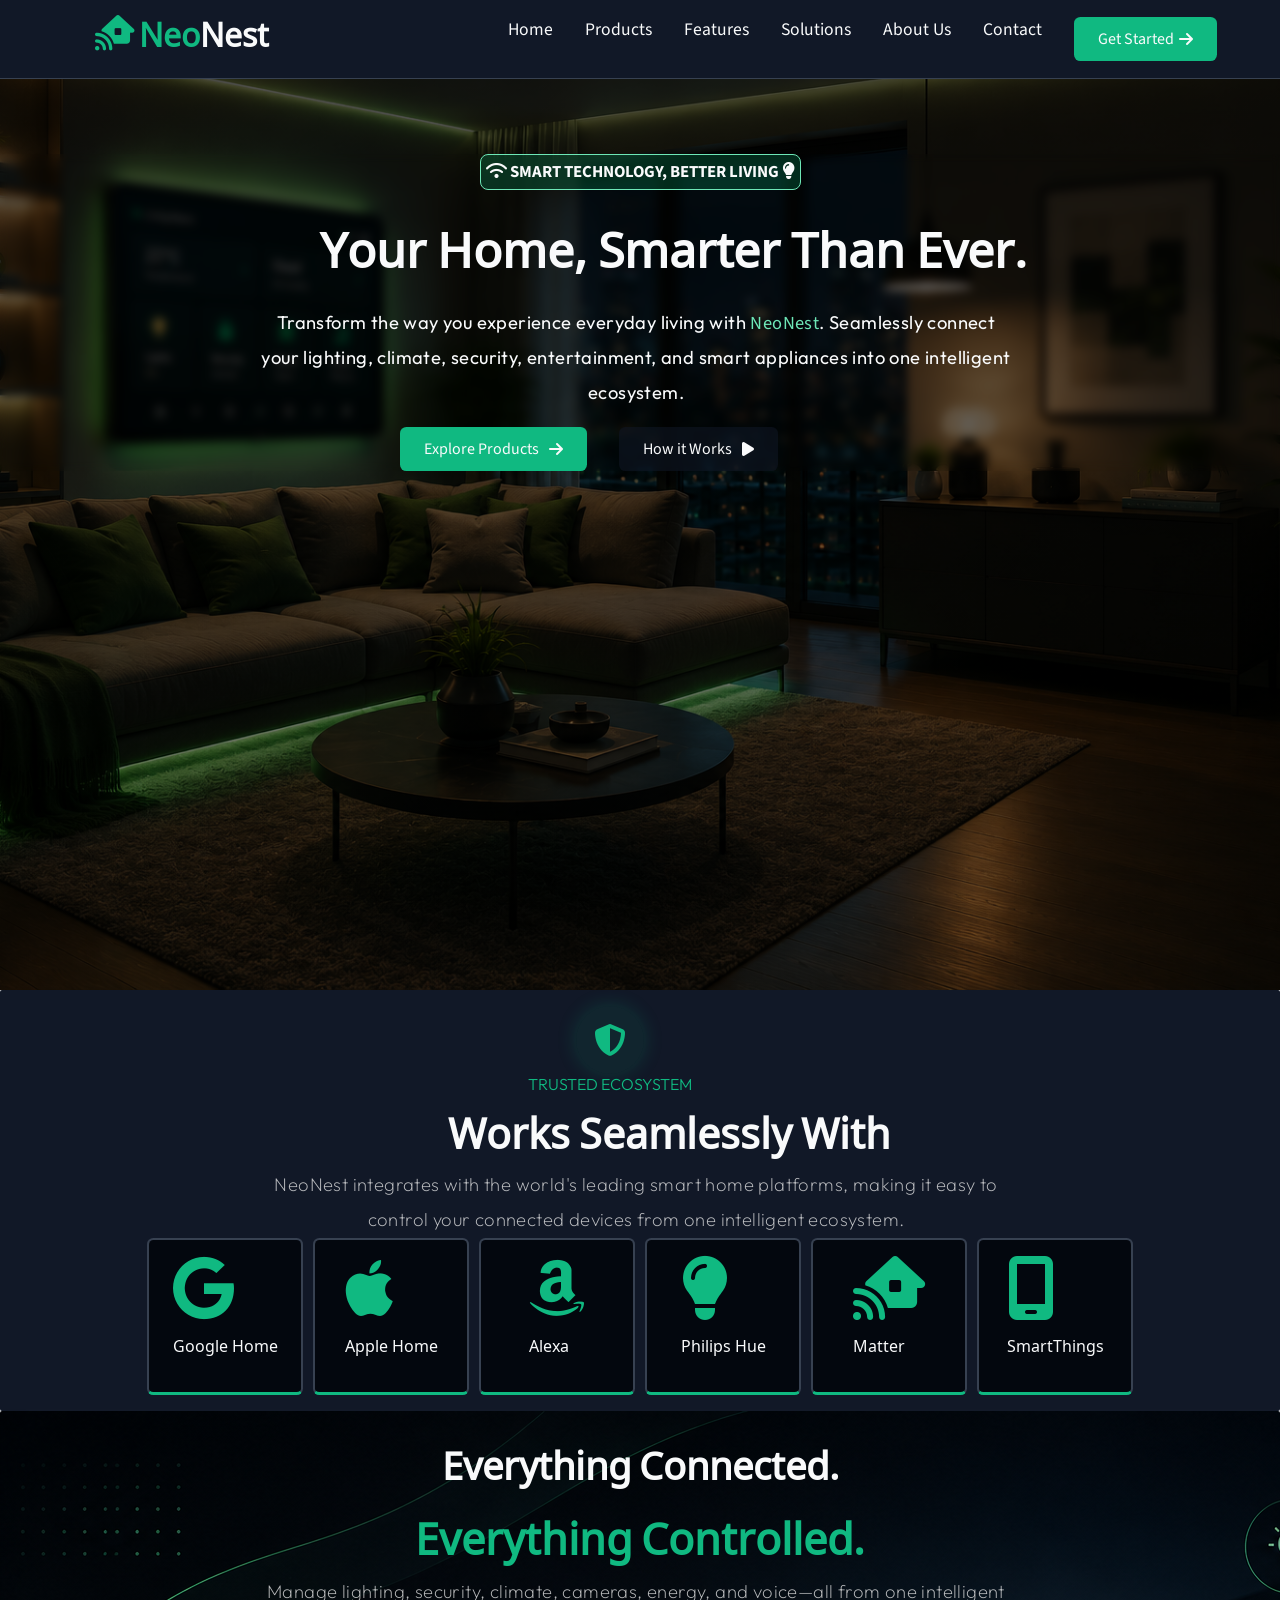
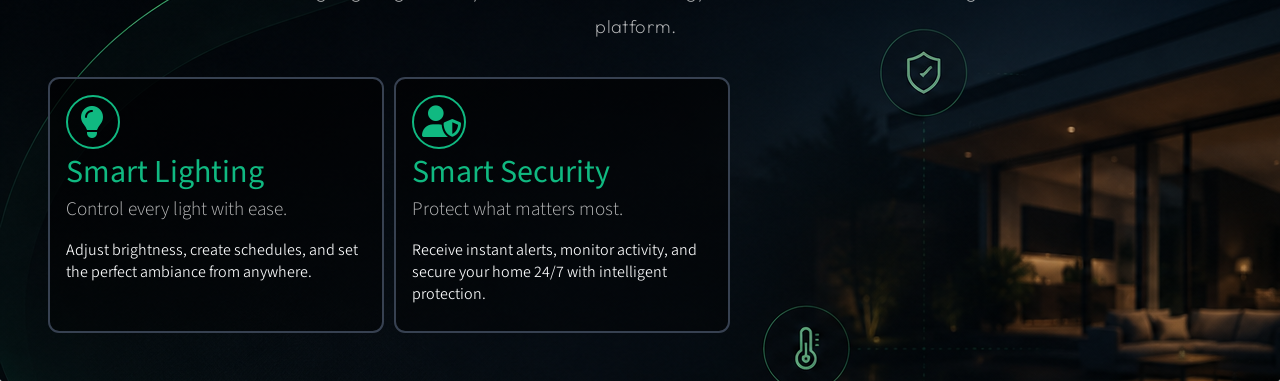
==== index.html @ 8cafb837 "Add files via upload" ====
<!DOCTYPE html>
<html lang="en">
<head>
    <meta charset="UTF-8">
    <meta name="viewport" content="width=device-width, initial-scale=1.0">
    <title>NeoNest</title>
    <link rel="icon" type="image/svg+xml" href="favicon.svg">
    <link rel="stylesheet" href="style.css">
    <link rel="stylesheet" href="https://cdnjs.cloudflare.com/ajax/libs/font-awesome/6.7.2/css/all.min.css">
    <link rel="preconnect" href="https://fonts.googleapis.com">
    <link rel="preconnect" href="https://fonts.gstatic.com" crossorigin>
    <link href="https://fonts.googleapis.com/css2?family=Noto+Sans+Bhaiksuki&family=Outfit:wght@100..900&family=Source+Sans+3:ital,wght@0,200..900;1,200..900&display=swap" rel="stylesheet">
</head>
<body>

 <!-- HEADER  -->

 <!-- NAVBAR  -->

    <header>
        <div class="nav-bar">
            <div class="logo-ctn">
                <div class="curved-line"></div>
             <div class="brand-ctn">
                 <div class="icon-ctn">
              <i class="fa-solid fa-house-signal logo-icon" ></i>  
             </div>
             <div class="name-ctn">
                <h1>Neo<span>Nest</span></h1>
             </div>
             </div>
            </div>
         <nav id="nav-menu" class="nav-menu">
            <ul class="nav-links" id="nav-links">
                <li><a href="#">Home</a></li>
                <li><a href="#">Products</a></li>
                <li><a href="#">Features</a></li>
                <li><a href="#">Solutions</a></li>
                <li><a href="#">About Us</a></li>
                <li><a href="#">Contact</a></li>
            </ul>
            <button class="nav-btn">
                <a href="#">Get Started   </a>
                <i class="fa-solid fa-arrow-right arrow-icon"></i>
            </button>
         </nav>
         <div class="hamburger" id="hamburger">
            <span></span>
            <span></span>
            <span></span>
         </div>
        </div>

        <div class="hero-section">
            <div class="highlight-text">
                <h2><i class="fa-solid fa-wifi"></i>   SMART TECHNOLOGY, BETTER LIVING <i class="fa-solid fa-lightbulb bulb-icon"></i> </h2>
            </div>
            <div class="header-txt">
                <h1 class="hdr1">Your Home, Smarter Than Ever.</h1>
            </div>
            <div class="subtle-ctn">
                <p class="subtle-text">
                    Transform the way you experience everyday living with <span>NeoNest</span>.
                    Seamlessly connect your lighting, climate, security,
                    entertainment, and smart appliances into one intelligent ecosystem.
                </p>
            </div>
            <div class="ctn-btn">
                <button class="ctn1"> 
                    Explore Products <i class="fa-solid fa-arrow-right arrow-icon"></i> 
                </button>
                <button class="ctn2">How it Works <i class="fa-solid fa-play"></i></button>
            </div>
        </div>
    </header>
    <section class="compatibility">
      <div class="container">
            <i class="fa-solid fa-shield-halved security-icon"></i>
        <p class="compatibility-tag">
            TRUSTED ECOSYSTEM
        </p>

        <h2>
            Works Seamlessly With
        </h2>

        <p class="compatibility-text">
            NeoNest integrates with the world's leading smart home
            platforms, making it easy to control your connected devices
            from one intelligent ecosystem.
        </p>

        <div class="brand-logos">

            <div class="brand">
                <i class="fa-brands fa-google google-icon"></i>
                <span>Google Home</span>
            </div>

            <div class="brand">
                <i class="fa-brands fa-apple apple-icon" ></i>
                <span>Apple Home</span>
            </div>

            <div class="brand">
                <i class="fa-brands fa-amazon alexa-icon"></i>
                <span>Alexa</span>
            </div>

            <div class="brand">
                <i class="fa-solid fa-lightbulb philip-icon"></i>
                <span>Philips Hue</span>
            </div>

            <div class="brand">
                <i class="fa-solid fa-house-signal matter-icon"></i>
                <span>Matter</span>
            </div>

            <div class="brand">
                <i class="fa-solid fa-mobile-screen smart-icon"></i>
                <span>SmartThings</span>
            </div>

        </div>

     </div>
    </section>
    <section class="features">
        <div class="features-ctn">
            <h1 class="first-hdr">Everything Connected.</h1>
            <h1 class="sec-hdr">Everything Controlled.</h1>
            <p class="feature-txt">Manage lighting, security, climate, cameras, energy, and voice—all from one intelligent platform.</p>
            <div class="feature-cards">
                <div class="cards">
                    <div class="card-content1">
                        <div class="round-border">
                         <i class="fa-solid fa-lightbulb light-icon"></i>
                        </div>
                       <div class="text-ctn">
                         <h2>Smart Lighting</h2>
                         <h3>Control every light with ease.</h3>
                         <p>Adjust brightness, create schedules, and set the perfect ambiance from anywhere.</p>
                       </div>
                    </div>
                </div>
                <div class="cards">
                    <div class="card-content2">
                        <div class="round-border">
                            <i class="fa-solid fa-user-shield user-shield-icon"></i>
                        </div>
                       <div class="text-ctn">
                         <h2>Smart Security</h2>
                         <h3>Protect what matters most.</h3>
                         <p>Receive instant alerts, monitor activity, and secure your home 24/7 with intelligent protection.</p>
                       </div>
                    </div>
                </div>
            </div>
        </div>
    </section>

    
    <script src="script.js"></script>
</body>
</html>
---- style.css ----
*{
    margin: 0;
    padding: 0;
}

:root{
    --Emerald-green:#10B981;
    --Charcoal:#111827;
    --Off-White:#F9FAFB;
    --Slate:#374151;
    --Mint:#6EE7B7;
}
body{
    background-color: var(--Off-White);
}

header{
    background: 
    linear-gradient(
        rgba(0, 0, 0, 0.712),
        rgba(0, 0, 0, 0.486)
    ),
    url(bg-house.png);
    background-repeat: no-repeat;
    background-position: center;
    background-size: cover;
    min-height: 100vh;
    /* display: flex;
    justify-content: space-between;
    align-items: center;
    padding-bottom: 120px; */
    
    position: relative;
     padding-top: 90px;

}
header::before{
    content:"";
    position:absolute;
    inset:0;

    background:
    linear-gradient(rgba(0,0,0,.6),rgba(0,0,0,.4)),
    url(bg-phone.png);

    background-size:cover;
    background-position:center;

    opacity:0;

    animation:fadeBg 15s infinite ease-in-out;

    z-index:0;
}
header>*{
    position:relative;
    z-index:2;
}
.nav-bar{
    display: flex;
    justify-content: space-around;
    align-items: center;
    backdrop-filter: blur(10px);
    position: fixed;
     top: 0;
    left: 0;
    width: 100%;
    border-bottom: 1px #374151 solid;
    padding: 1rem;
    animation: fadeIn 1.5s ease-in-out;
    z-index: 9999;
    background: #111827;
}
.brand-ctn{
    display: inline-flex;
    color: #10B981;
    gap:5px;
    font-family: "Noto Sans Bhaiksuki";
}

.brand-ctn span{
    color: var(--Off-White);
}
.logo-icon{
    font-size: 35px;
}
nav ul{
    list-style: none;
    display: flex;
    font-size: 1.1rem;
    gap: 2rem;
    margin-left: 5rem;
}
nav ul li a{
    text-decoration: none;
    color: var(--Off-White);
    font-family: "Source Sans 3";
    /* letter-spacing: 1.1; */
    position: relative;
}
.nav-btn a{
    text-decoration: none;
    color: var(--Off-White);
    font-family: "Source Sans 3";
    letter-spacing: 1.1;
    font-size:1rem;
}
nav ul li a:after{
    position: absolute;
    content: "";
    bottom: -5px;
    left: 0;
    width: 0;
    height: 1px;
    background: #6EE7B7;
    transition: width .3s ease;
    border-radius: 2px;
}
nav ul li a:hover::after{
    width: 100%;
}
.nav-menu{
    display: flex;
}

.nav-btn{
    display: flex;
    align-items: center;
    justify-content: center;

    background-color: var(--Emerald-green);
    color: var(--Off-White);
    border: none;
    border-radius: 0.4rem;

    padding: 0.7rem 1.5rem;
    font-size: 1rem;
    font-family: "Source Sans 3";
    gap: 5px;
    margin-left: 2rem;

    animation: slideIn 2s ease;
}
.nav-btn:hover{
    transform: scale( 1.05);
    transition: ease 1s;
    background-color: #016141;
}
.arrow-icon{
    font-size: 1rem;
}
.hamburger{
    display: none;
    flex-direction: column;
    cursor: pointer;
    
    gap: 6px;
    transition: all .3s ease;

}
.hamburger span{
    background-color: var(--Emerald-green);
    width: 25px;
    height: 3px;
    border-radius:2px ;

}
.hamburger.active span:nth-child(1){
    transform: rotate(45deg) translate(10px , 10px);
}

.hamburger.active span:nth-child(2){
    opacity:0;
}
.hamburger.active span:nth-child(3){
    transform: rotate(-45deg) translate(7px , -7px);
}



/* HERO SECTION */


.hero-section{
    /* margin-left: 20rem; */
    margin-top: 4rem;
    backdrop-filter: blur(5px);
}
.highlight-text{
    margin-left: 30rem;
    backdrop-filter: blur (5px);
    background: #09946148;
    border: 1px solid var(--Mint);
    border-radius: 0.5rem;
    color: var(--Off-White);
    font-size: 0.7rem;
    font-family: "Source Sans 3";
    width: max-content;
    padding: .3rem;
    font-weight: 100;
    animation: slideUp 1.5s ease-out;
    cursor: pointer;

}

.hdr1{
 color: var(--Off-White);
 font-family: "Noto Sans Bhaiksuki";
 font-size: 3rem;
 animation: slideIn 1.5s  ease-in;
 margin-left: 20rem;
 margin-top: 2rem;
}
.subtle-ctn{
    padding: 1rem;
}
.subtle-text{
    color: var(--Off-White);
    font-size: 1.15rem;
    font-weight: 400;
    line-height: 1.9;
    letter-spacing: 0.4px;
    animation: fadeIn 2s ease-in-out;
    text-align: center;
    font-family: "Outfit";
   max-width:760px;
   width:90%;
   margin-left: 15rem;
    
}
.subtle-text span{
    color: var(--Mint);
    font-family: "Source sans 3";
    cursor: pointer;
}
.ctn-btn{
    display: flex;
    gap: 2rem;
    margin-left: 25rem;
}
.ctn1{
    display: flex;
    align-items: center;
    justify-content: center;
    background-color: var(--Emerald-green);
    color: var(--Off-White);
    border: none;
    border-radius: 0.4rem;

    padding: 0.7rem 1.5rem;
    font-size: 1rem;
    font-family: "Source Sans 3";
    gap: 10px;


    animation: slideIn 2s ease;
}
.ctn1:hover{
    background-color: #016141;
    box-shadow: inset rgba(0, 0, 0, 0)  ;
    transform: scale(1.1);
    transition: .5s ease;
}
.ctn2{
     display: flex;
    align-items: center;
    justify-content: center;
    backdrop-filter: blur(15px);
    background: #1118278e;
    border: var(--Slate) 2px solid;
    color: var(--Off-White);
    border: none;
    border-radius: 0.4rem;

    padding: 0.7rem 1.5rem;
    font-size: 1rem;
    font-family: "Source Sans 3";
    gap: 10px;


    animation: slideIn 2s ease;
}
.ctn2:hover{
    box-shadow: inset rgba(0, 0, 0, 0)  ;
    transform: scale(1.1);
    transition: .5s ease;
    background: var(--Charcoal);
    box-shadow: inset rgba(0, 0, 0, 0) 2px 4px 15px;
}


/* COMPATIBILTY CTN */

.compatibility{
    background: #111827;
    box-shadow: 20px 20px 20px 0 var(--Off-White);
    border-radius: 2px;
    padding: 1rem;
}

.security-icon{
    color: var(--Emerald-green);
    font-size: 2rem;
    background: rgba(16,185,129,.08);
    padding: 18px;
    border-radius: 50%;
    box-shadow: 0 0 20px rgba(16,185,129,.2);
    margin-left: 35rem;
}
.compatibility-tag{
    margin-left: 32rem;
    font-size: 1rem;
    font-family: "Outfit";
    font-weight: 300;
  color: var(--Emerald-green);
}
.compatibility h2{
    color: var(--Off-White);
 font-family: "Noto Sans Bhaiksuki";
 font-size: 2.56rem;
 animation: slideIn 1.5s  ease-in;
 margin-left: 27rem;
 margin-top: 1rem;
}
.compatibility-text{
     color:#eeeeeec4;
    font-size: 1.15rem;
    font-weight: 200;
    line-height: 1.9;
    letter-spacing: 0.4px;
    animation: fadeIn 2s ease-in-out;
    text-align: center;
    font-family: "Outfit";
   max-width:760px;
   width:90%;
   margin-left: 15rem;
}
.brand-logos{
    display: flex;
    flex-wrap: wrap;
    justify-content: center;
    align-items: center;
    gap: 10px;
    
}
.brand{
    display: grid;
    justify-content: center;
    border: #374151 2px solid;
    padding: 1rem;
    color: var(--Off-White);
    background: #03070e;
    border-radius: 0.4rem;
    width: 120px;
    height: 120px;
    border-bottom: #10B981 3px solid;
    font-family: "Noto Sans Bhaiksuki";
}
.google-icon, .apple-icon, .alexa-icon,.matter-icon, .philip-icon , .smart-icon{
    font-size: 4rem;
    color: #10B981;
}

.features{
   background: url(features-bg.png);
    box-shadow: 20px 20px 20px 0 var(--Off-White);
    border-radius: 2px;
    padding: 1rem;
    
}
.first-hdr{
     color: var(--Off-White);
 font-family: "Noto Sans Bhaiksuki";
 font-size: 2.4rem;
 animation: slideIn 1.5s  ease-in;
 text-align: center;
 margin-top: 1rem;
}
.sec-hdr{
 color: var(--Emerald-green);
 font-family: "Noto Sans Bhaiksuki";
 font-size: 2.66rem;
 animation: slideRight 1.5s  ease-in;
 text-align: center;
 margin-top: 1rem;
}
.feature-txt{
     color: #eeeeeec4;
    font-size: 1.15rem;
    font-weight: 200;
    line-height: 1.9;
    letter-spacing: 0.4px;
    animation: fadeIn 2s ease-in-out;
    text-align: center;
    font-family: "Outfit";
   max-width:760px;
   width:90%;
   margin-left: 15rem;
}
.feature-cards{
    display: flex;
    flex-wrap: wrap;
    margin: 2rem;
    gap : 10px;
}

.card-content1{
    background: linear-gradient(rgba(0, 0, 1, 0.664), rgba(0, 0, 0, 0.397)) , url(https://plus.unsplash.com/premium_photo-1728776080538-653e418842c9?w=500&auto=format&fit=crop&q=60&ixlib=rb-4.1.0&ixid=M3wxMjA3fDB8MHxzZWFyY2h8MjV8fHNtYXJ0JTIwbGlnaHRpbmd8ZW58MHx8MHx8fDA%3D);
    background-position: center;
    background-size: cover;
    padding: 1rem; 
     border: 2.5px solid var(--Slate);
    border-radius: 0.7rem;
    color: var(--Off-White);
    width: 300px;
    height: 220px;
}
.card-content2{
    background: linear-gradient(rgba(0, 0, 1, 0.664), rgba(0, 0, 0, 0.397)) , url(https://plus.unsplash.com/premium_photo-1729436833449-225649403fc0?w=500&auto=format&fit=crop&q=60&ixlib=rb-4.1.0&ixid=M3wxMjA3fDB8MHxzZWFyY2h8MXx8c21hcnQlMjBsb2NrfGVufDB8fDB8fHww);
    background-position: center;
    background-size: cover;
    padding: 1rem; 
     border: 2.5px solid var(--Slate);
    border-radius: 0.7rem;
    color: var(--Off-White);
    width: 300px;
    height: 220px;
}
.round-border{
    border: 2px solid var(--Emerald-green);
    border-radius: 50%;
    width: 50px;
    height: 50px;
}
.light-icon{
    font-size: 2rem;
    color: var(--Emerald-green);
    margin-left: 0.75rem;
    margin-top: 0.6rem;
}
.user-shield-icon{
    font-size: 1.95rem;
    color: var(--Emerald-green);
    margin-left: 0.5rem;
    margin-top: 0.6rem;
}
.text-ctn h2{
    font-family: "Source Sans 3";
    color: var(--Emerald-green);
    font-weight: 400;
    font-size: 2rem;
}
.text-ctn h3{
     font-family: "Source Sans 3";
    color: #eeeeeec4;
    font-weight: 300;
    font-size: 1.2rem;
}
.text-ctn p{
    font-weight: 350;
    font-size: 1rem;
    color: var(--Off-White);
    font-family: "Source Sans 3";
    margin-top: 1rem;
}
/* large screeen */

@media screen and (max-width:1024px){

.nav-bar{
    padding:1rem 2rem;
}

nav ul{
    gap:1.5rem;
    margin-left:2rem;
}

.hero-section{
    margin-top:3rem;
}

.highlight-text{
    margin-left:20rem;
}

.hdr1{
    margin-left:10rem;
    font-size:2.7rem;
}

.subtle-text{
    margin-left:8rem;
    max-width:650px;
    font-size:1.05rem;
}

.ctn-btn{
    margin-left:15rem;
}
.security-icon{
    margin-left:28rem;
}

.compatibility-tag{
    margin-left:25rem;
}

.compatibility h2{
    margin-left:18rem;
    font-size:2.2rem;
}

.compatibility-text{
    margin-left:8rem;
    max-width:650px;
}

.brand{
    width:110px;
    height:110px;
}

.google-icon,
.apple-icon,
.alexa-icon,
.matter-icon,
.philip-icon,
.smart-icon{
    font-size:3.5rem;
}


.features{
    padding:2rem;
}

.first-hdr{
    font-size:2.1rem;
}

.sec-hdr{
    font-size:2.3rem;
}

.feature-txt{
    margin:0 auto;
    max-width:700px;
    font-size:1.05rem;
}

.feature-cards{
    justify-content:center;
    gap:1.5rem;
}

.card-content1,
.card-content2{
    width:280px;
    height:220px;
}

}


/*  TABLETT  */

@media screen and (max-width:768px){

    /* ---------- NAVBAR ---------- */
  
    .hamburger{
        display: flex;
    }
    nav ul{
        display:grid;
    }
    .nav-menu {
    position: absolute;
    top: 70px;
    right: 0px;
    width: 50%;
    flex-direction: column;
    backdrop-filter: blur(15px);
    background-color: #111827;
    gap: 0;
     max-height: 0; 
     overflow: hidden; 
    transition: max-height 0.3s ease;
   z-index: 9999;
   border-radius: 0.4rem;
   

  }

        
    .nav-btn{
        padding: 0.3rem;
        font-size: 0.65rem;
        margin-left: 1.5rem;
        width: 200px;
        margin-top: 2rem;
        margin-bottom: 1rem;
    }

    .arrow-icon{
        font-size: 0.8rem;
    }
    .nav-menu.active {
    max-height: 1000px;
  }

   
    /* ---------- HERO ---------- */

    .hero-section{
        margin-top: 3rem;
        padding: 0 2rem;
        text-align: center;
    }

    .highlight-text{
        margin: 0 auto;
        font-size: .8rem;
    }

    .hdr1{
        margin: 2rem auto 1rem;
        font-size: 2.5rem;
        max-width: 650px;
    }

    .subtle-text{
        margin: 0 auto;
        max-width: 650px;
        font-size: 1rem;
    }

    .ctn-btn{
        justify-content: center;
        margin: 2rem auto 0;
        flex-wrap: wrap;
    }

    /* ---------- COMPATIBILITY ---------- */

    .security-icon{
        display: block;
        margin-left: 20rem;
    }

    .compatibility-tag{
        margin: 1rem auto;
        text-align: center;
    }

    .compatibility h2{
        margin: 1rem auto;
        text-align: center;
        font-size: 2.2rem;
    }

    .compatibility-text{
        margin: 0 auto;
        max-width: 650px;
    }

    .brand-logos{
        gap: 1rem;
    }

    .brand{
        width: 110px;
        height: 110px;
    }

    .google-icon,
    .apple-icon,
    .alexa-icon,
    .matter-icon,
    .philip-icon,
    .smart-icon{
        font-size: 3rem;
    }

.first-hdr{
    font-size:1.9rem;
}

.sec-hdr{
    font-size:2rem;
}

.feature-txt{
    margin:0 auto;
    width:95%;
    font-size:1rem;
}

.feature-cards{
    justify-content:center;
}

.card-content1,
.card-content2{
    width:320px;
    height:220px;
}

.text-ctn h2{
    font-size:1.7rem;
}

.text-ctn h3{
    font-size:1rem;
}

.text-ctn p{
    font-size:.95rem;
}


}


/* MOBILE PHONES RESPONSIVENESS */


@media screen and (max-width:428px){
    .hamburger{
        display: flex;
    }
    nav ul{
        display:grid;
    }
    .nav-menu {
    position: absolute;
    top: 70px;
    right: 0px;
    width: 50%;
    flex-direction: column;
    backdrop-filter: blur(15px);
    background-color: #111827;
    gap: 0;
     max-height: 0; 
     overflow: hidden; 
    transition: max-height 0.3s ease;
   z-index: 9999;
   border-radius: 0.4rem;
   

  }

        
    .nav-btn{
        padding: 0.3rem;
        font-size: 0.65rem;
        margin-left: 1.5rem;
        width: 200px;
        margin-top: 2rem;
        margin-bottom: 1rem;
    }

    .arrow-icon{
        font-size: 0.8rem;
    }


  /* When menu has 'active' class, show it */
  .nav-menu.active {
    max-height: 1000px;
  }

  .hero-section{
    margin: 1rem;
  }

  .highlight-text{
    font-size: 0.5rem;
    margin-top: 4rem;
    margin-left: 8rem;
  }
  .header-text{
    margin-top: 1rem ;
  }
  .hdr1,.compatibility h2{
    font-size: 1.2rem;
    margin-left: 0;
    text-align: center;
  }
  .subtle-text,.compatibility-text{
    margin-left: 0;
    text-align: center;
    font-size: 1rem;
    max-width: fit-content;
  }
  .ctn-btn{
    flex-direction: column;
    margin-left: 0;
  }
  .security-icon{
 margin-left: 15rem;
}
.compatibility-tag{
    margin-left:0 ;
    text-align: center;
    font-size: 0.7rem;
}

.brand{
    height: 100px;
    width: 100px;
}
.google-icon, .apple-icon, .alexa-icon,.matter-icon, .philip-icon , .smart-icon{
    font-size: 3rem;
}

.features{
    padding:1.5rem 1rem;
}

.first-hdr{
    font-size:1.6rem;
}

.sec-hdr{
    font-size:1.8rem;
}

.feature-txt{
    margin:0 auto;
    width:100%;
    font-size:.95rem;
}

.feature-cards{
    margin:1rem 0;
}

.card-content1,
.card-content2{
    width:95%;
    height:auto;
    min-height:220px;
}

.round-border{
    width:45px;
    height:45px;
}

.light-icon,
.user-shield-icon{
    font-size:1.7rem;
}

.text-ctn h2{
    font-size:1.5rem;
}

.text-ctn h3{
    font-size:.95rem;
}

.text-ctn p{
    font-size:.9rem;
}


}
@media screen and (max-width:390px){

    /* ==========================
       NAVBAR
    ========================== */

    .nav-bar{
        justify-content: space-around;
        padding: .8rem 1rem;
    }

    .brand-ctn h1{
        font-size: 1.2rem;
    }

    .logo-icon{
        font-size: 28px;
    }

    .hamburger{
        display: flex;
    }

    .nav-menu{
        position: absolute;
        top: 70px;
        right: 10px;
        width: 75%;
        display: flex;
        flex-direction: column;
        background: #111827;
        backdrop-filter: blur(15px);
        border-radius: .5rem;
        max-height: 0;
        overflow: hidden;
        transition: max-height .35s ease;
    }

    .nav-menu.active{
        max-height: 600px;
    }

    nav ul{
        flex-direction: column;
        gap: 1.3rem;
        margin: 1.5rem 0;
        text-align: center;
    }

    .nav-btn{
        width: 85%;
        margin: 0 auto 1.2rem;
        font-size: .85rem;
        padding: .7rem;
    }

    /* ==========================
       HERO
    ========================== */

    .hero-section{
        margin-top: 2rem;
        padding: 0 1rem;
        text-align: center;
    }

    .highlight-text{
        margin: 0 auto;
        font-size: .65rem;
        padding: .35rem .6rem;
    }

    .hdr1{
        margin: 1.5rem auto;
        font-size: 1.8rem;
        line-height: 1.3;
    }

    .subtle-text{
        margin: 0 auto;
        width: 100%;
        font-size: .95rem;
        line-height: 1.7;
    }

    .ctn-btn{
        margin: 2rem auto 0;
        flex-direction: column;
        align-items: center;
        gap: 1rem;
    }

    .ctn1,
    .ctn2{
        width: 100%;
        justify-content: center;
    }

    /* ==========================
       COMPATIBILITY
    ========================== */

    .compatibility{
        padding: 2rem 1rem;
    }

    .security-icon{
        display: block;
        margin-left: 14rem;
        font-size: 1.8rem;
    }

    .compatibility-tag{
        margin: 1rem auto;
        text-align: center;
        font-size: .8rem;
    }

    .compatibility h2{
        margin: 1rem auto;
        text-align: center;
        font-size: 1.7rem;
        line-height: 1.3;
    }

    .compatibility-text{
        margin: 0 auto;
        width: 100%;
        font-size: .95rem;
        line-height: 1.7;
    }

    .brand-logos{
        gap: .8rem;
    }

    .brand{
        width: 90px;
        height: 90px;
        padding: .8rem;
        font-size: .75rem;
    }

    .google-icon,
    .apple-icon,
    .alexa-icon,
    .matter-icon,
    .philip-icon,
    .smart-icon{
        font-size: 2.5rem;
    }


.first-hdr{
    font-size:1.45rem;
}

.sec-hdr{
    font-size:1.65rem;
}

.feature-txt{
    font-size:.9rem;
}

.card-content1,
.card-content2{
    padding:1rem;
}

.text-ctn h2{
    font-size:1.35rem;
}

.text-ctn h3{
    font-size:.9rem;
}

.text-ctn p{
    font-size:.85rem;
}


}

/* SMALL SCREENS SIZED PHONES */
@media screen and (max-width:360px){

.brand-ctn h1{
    font-size:1rem;
}

.logo-icon{
    font-size:24px;
}

.nav-menu{
    width:82%;
}

.highlight-text{
    font-size:.55rem;
}

.hdr1{
    font-size:1.6rem;
}

.subtle-text{
    font-size:.9rem;
}

.ctn1,
.ctn2{
    width:100%;
    font-size:.9rem;
}

.compatibility h2{
    font-size:1.5rem;
}

.compatibility-text{
    font-size:.9rem;
}

.brand{
    width:80px;
    height:80px;
}
.security-icon{
    margin-left: 13rem;
}

.google-icon,
.apple-icon,
.alexa-icon,
.matter-icon,
.philip-icon,
.smart-icon{
    font-size:2rem;
}

}


/* SMALLER SCREEN SIZED PHONE 32OPX */


@media screen and (max-width:320px){

.nav-bar{
    padding:.8rem;
}

.brand-ctn h1{
    font-size:.9rem;
}

.logo-icon{
    font-size:22px;
}

.nav-menu{
    width:90%;
    right:5%;
}

.highlight-text{
    font-size:.5rem;
    padding:.25rem .5rem;
}

.hdr1{
    font-size:1.35rem;
    line-height:1.3;
}

.subtle-text{
    font-size:.82rem;
    line-height:1.6;
}

.ctn-btn{
    gap:.8rem;
}

.ctn1,
.ctn2{
    width:100%;
    padding:.7rem;
    font-size:.85rem;
}

.security-icon{
    font-size:1.5rem;
}

.compatibility-tag{
    font-size:.7rem;
}

.compatibility h2{
    font-size:1.3rem;
}

.compatibility-text{
    font-size:.82rem;
}

.brand{
    width:70px;
    height:70px;
    font-size:.65rem;
}

.google-icon,
.apple-icon,
.alexa-icon,
.matter-icon,
.philip-icon,
.smart-icon{
    font-size:1.8rem;
}

}



@keyframes fadeBg{

    0%,45%{
        opacity:0;
    }

    50%,95%{
        opacity:1;
    }

    100%{
        opacity:0;
    }

}
@keyframes slideIn {
    0%{
        opacity: 0;
        transform: translateX(50%);
    }
    100%{
        opacity: 1;
         transform: translateX(0);
    }
}
@keyframes fadeIn{
    0%{
        opacity: 0;
    }
    100%{
        opacity:1;
    }
}
@keyframes slideUp{
    0%{
        opacity: 0;
        transform: translateY(70%);
    }
    100%{
        opacity: 1;
        transform: translateY(0);
    }
}
@keyframes slideRight{
    0%{
        opacity:0 ;
        transform: translateX(-50%);
    }
    100%{
        opacity: 1;
        transform: translateX(0);
    }
}
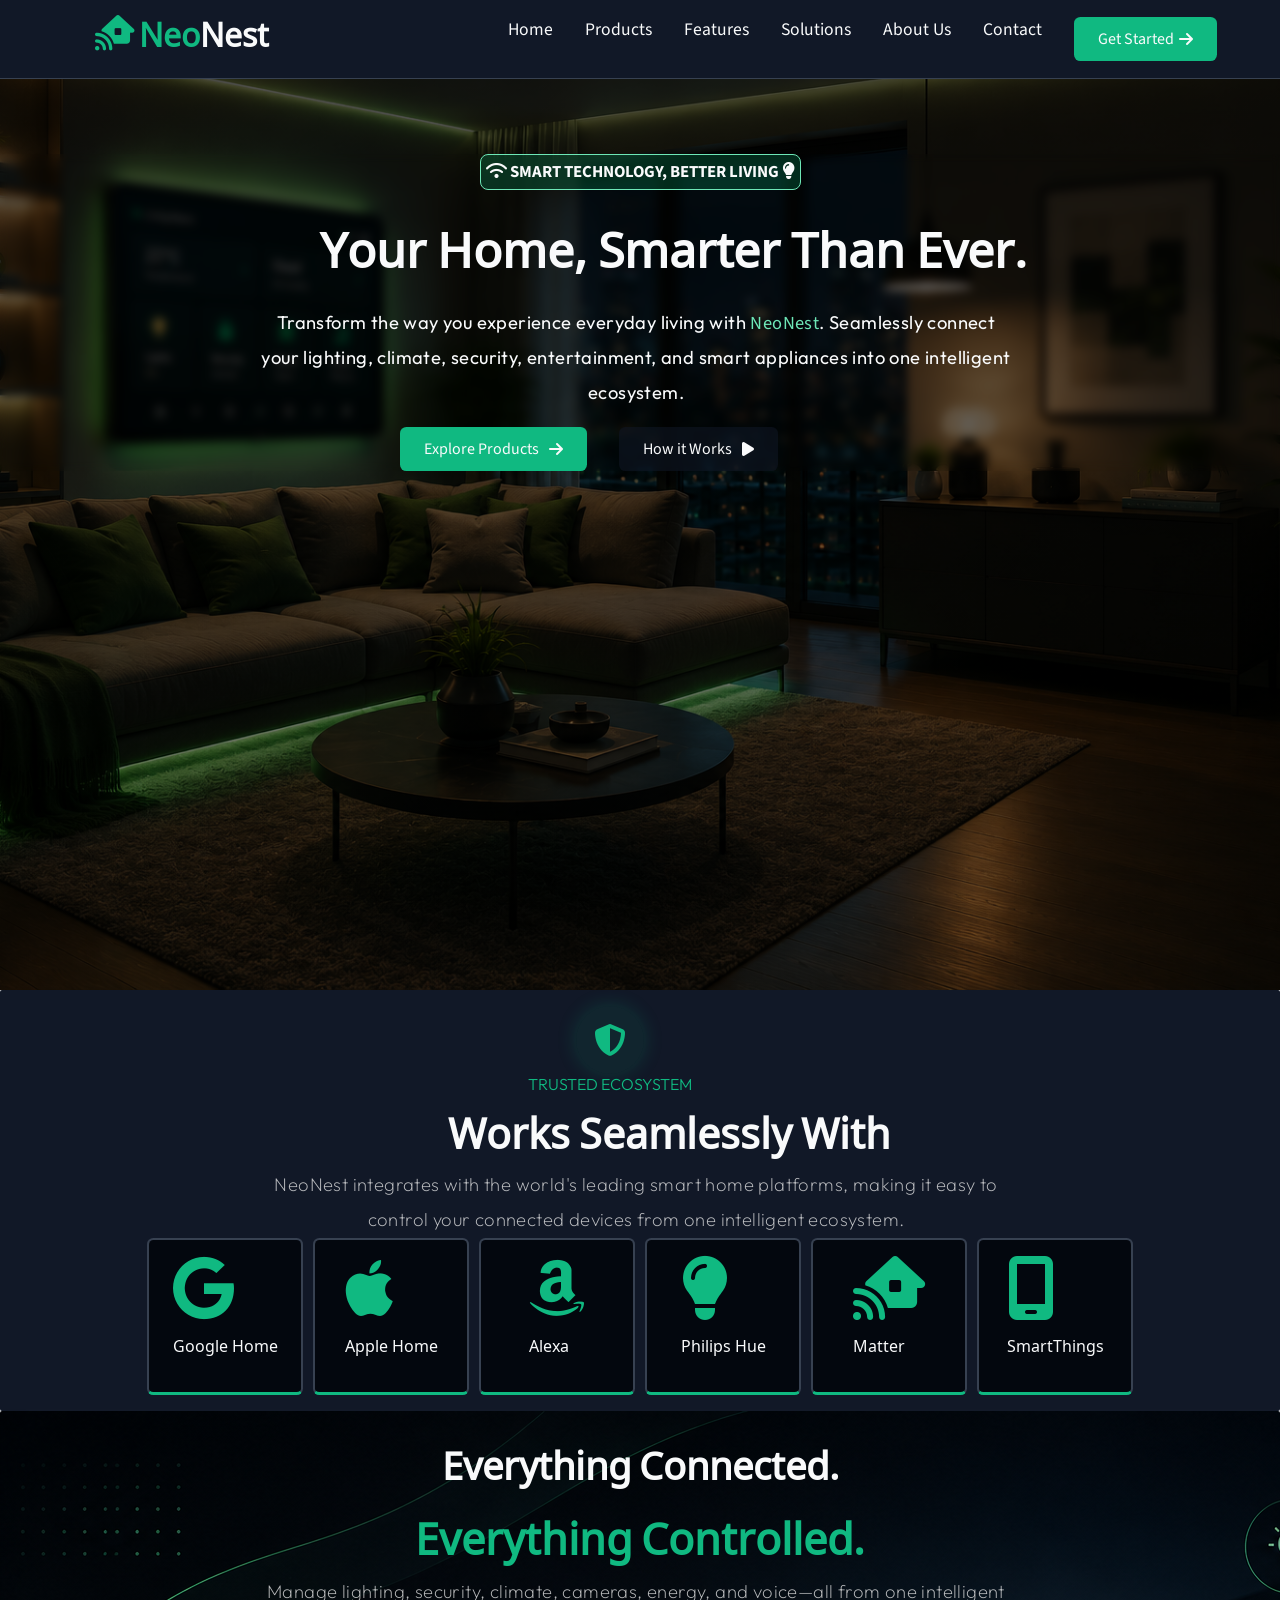
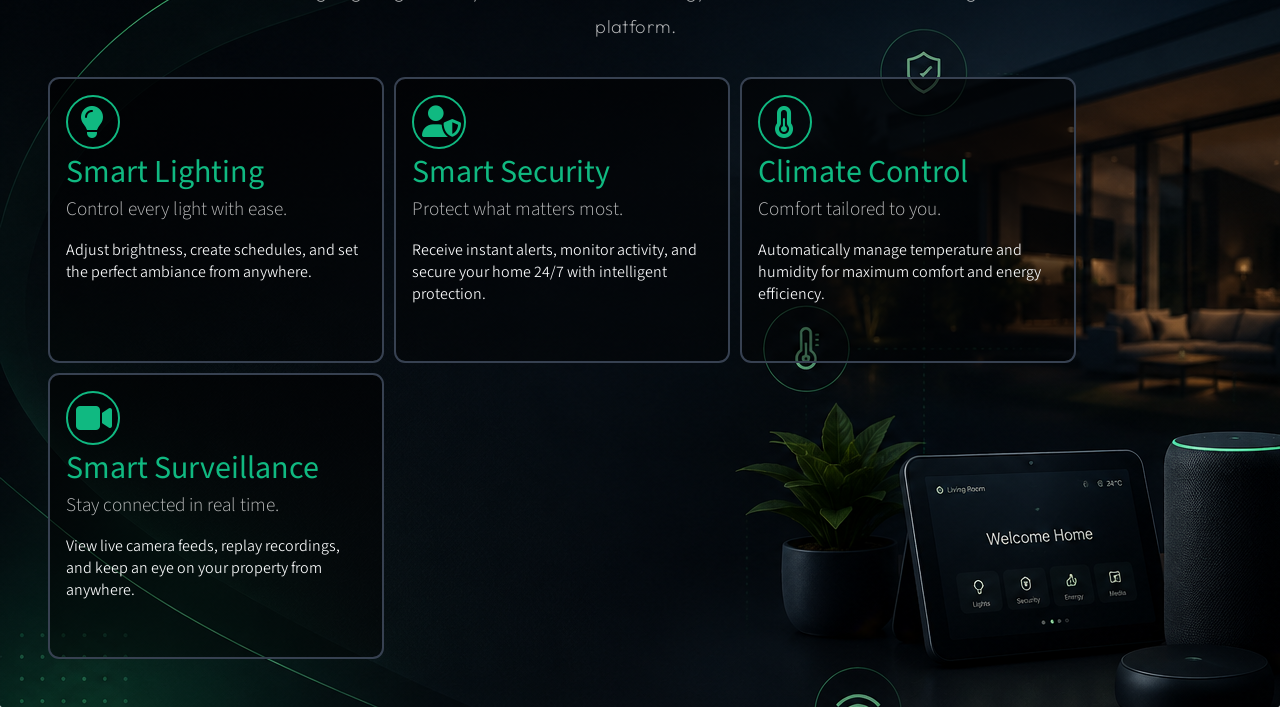
==== commit 5abdceee: "Add files via upload" ====
--- a/index.html
+++ b/index.html
@@ -4,7 +4,7 @@
     <meta charset="UTF-8">
     <meta name="viewport" content="width=device-width, initial-scale=1.0">
     <title>NeoNest</title>
-    <link rel="icon" type="image/svg+xml" href="favicon.svg">
+    <link rel="icon" type="image/svg+xml" href="neonest2.svg">
     <link rel="stylesheet" href="style.css">
     <link rel="stylesheet" href="https://cdnjs.cloudflare.com/ajax/libs/font-awesome/6.7.2/css/all.min.css">
     <link rel="preconnect" href="https://fonts.googleapis.com">
@@ -156,6 +156,31 @@
                        </div>
                     </div>
                 </div>
+                <div class="cards">
+                    <div class="card-content3">
+                        <div class="round-border">
+                            <i class="fa-solid fa-temperature-half temp-icon"></i>
+                        </div>
+                       <div class="text-ctn">
+                         <h2>Climate Control</h2>
+                         <h3>Comfort tailored to you.</h3>
+                         <p>Automatically manage temperature and humidity for maximum comfort and energy efficiency.</p>
+                       </div>
+                    </div>
+                </div>
+                <div class="cards">
+                    <div class="card-content4">
+                        <div class="round-border">
+                            <i class="fa-solid fa-video video-icon"></i>
+                        </div>
+                       <div class="text-ctn">
+                         <h2>Smart Surveillance</h2>
+                         <h3>Stay connected in real time.</h3>
+                         <p>View live camera feeds, replay recordings, and keep an eye on your property from anywhere.</p>
+                       </div>
+                    </div>
+                </div>
+            </div>
             </div>
         </div>
     </section>
--- a/style.css
+++ b/style.css
@@ -400,12 +400,12 @@
 .feature-cards{
     display: flex;
     flex-wrap: wrap;
+    flex: 2;
     margin: 2rem;
     gap : 10px;
 }
 
-.card-content1{
-    background: linear-gradient(rgba(0, 0, 1, 0.664), rgba(0, 0, 0, 0.397)) , url(https://plus.unsplash.com/premium_photo-1728776080538-653e418842c9?w=500&auto=format&fit=crop&q=60&ixlib=rb-4.1.0&ixid=M3wxMjA3fDB8MHxzZWFyY2h8MjV8fHNtYXJ0JTIwbGlnaHRpbmd8ZW58MHx8MHx8fDA%3D);
+.card-content1,.card-content2, .card-content3, .card-content4{
     background-position: center;
     background-size: cover;
     padding: 1rem; 
@@ -413,18 +413,22 @@
     border-radius: 0.7rem;
     color: var(--Off-White);
     width: 300px;
-    height: 220px;
+    height: 250px;
+}
+.card-content3{
+    background: linear-gradient(rgba(0, 0, 1, 0.664), rgba(0, 0, 0, 0.397)) , url(https://media.istockphoto.com/id/1678741974/photo/mother-and-son-at-home-using-a-smart-thermostat.jpg?b=1&s=612x612&w=0&k=20&c=F-74yQ2TMoO8t30bte263fWEkOr9nvjWxRrM4S5ifmE=);
+    background-repeat: no-repeat;
+    background-position: top;
+}
+.card-content4{
+     background: linear-gradient(rgba(0, 0, 1, 0.664), rgba(0, 0, 0, 0.397)) , url(https://plus.unsplash.com/premium_photo-1675016457613-2291390d1bf6?w=500&auto=format&fit=crop&q=60&ixlib=rb-4.1.0&ixid=M3wxMjA3fDB8MHxzZWFyY2h8MXx8Y2N0diUyMG1vbml0b3JpbmclMjBzbWFydCUyMGhvbWVzfGVufDB8fDB8fHww);
+     background-position:right;
+}
+.card-content1{
+    background: linear-gradient(rgba(0, 0, 1, 0.664), rgba(0, 0, 0, 0.397)) , url(https://plus.unsplash.com/premium_photo-1728776080538-653e418842c9?w=500&auto=format&fit=crop&q=60&ixlib=rb-4.1.0&ixid=M3wxMjA3fDB8MHxzZWFyY2h8MjV8fHNtYXJ0JTIwbGlnaHRpbmd8ZW58MHx8MHx8fDA%3D);
 }
 .card-content2{
     background: linear-gradient(rgba(0, 0, 1, 0.664), rgba(0, 0, 0, 0.397)) , url(https://plus.unsplash.com/premium_photo-1729436833449-225649403fc0?w=500&auto=format&fit=crop&q=60&ixlib=rb-4.1.0&ixid=M3wxMjA3fDB8MHxzZWFyY2h8MXx8c21hcnQlMjBsb2NrfGVufDB8fDB8fHww);
-    background-position: center;
-    background-size: cover;
-    padding: 1rem; 
-     border: 2.5px solid var(--Slate);
-    border-radius: 0.7rem;
-    color: var(--Off-White);
-    width: 300px;
-    height: 220px;
 }
 .round-border{
     border: 2px solid var(--Emerald-green);
@@ -440,6 +444,18 @@
 }
 .user-shield-icon{
     font-size: 1.95rem;
+    color: var(--Emerald-green);
+    margin-left: 0.5rem;
+    margin-top: 0.6rem;
+}
+.temp-icon{
+    font-size: 2rem;
+    color: var(--Emerald-green);
+    margin-left: 0.9rem;
+    margin-top: 0.6rem;
+}
+.video-icon{
+    font-size: 2rem;
     color: var(--Emerald-green);
     margin-left: 0.5rem;
     margin-top: 0.6rem;
@@ -462,6 +478,7 @@
     color: var(--Off-White);
     font-family: "Source Sans 3";
     margin-top: 1rem;
+    max-width: 330px;
 }
 /* large screeen */
 
@@ -773,6 +790,7 @@
 
   .hero-section{
     margin: 1rem;
+    padding-top: 2rem;
   }
 
   .highlight-text{
@@ -799,7 +817,7 @@
     margin-left: 0;
   }
   .security-icon{
- margin-left: 15rem;
+ margin-left: 10rem;
 }
 .compatibility-tag{
     margin-left:0 ;
@@ -817,6 +835,7 @@
 
 .features{
     padding:1.5rem 1rem;
+    margin-bottom: 1rem;
 }
 
 .first-hdr{
@@ -837,12 +856,12 @@
     margin:1rem 0;
 }
 
-.card-content1,
-.card-content2{
-    width:95%;
+.card-content1,.card-content2, .card-content3, .card-content4{
+    width:90%;
     height:auto;
     min-height:220px;
 }
+
 
 .round-border{
     width:45px;
@@ -850,7 +869,7 @@
 }
 
 .light-icon,
-.user-shield-icon{
+.user-shield-icon, .temp-icon, .video-icon{
     font-size:1.7rem;
 }
 
@@ -976,7 +995,7 @@
 
     .security-icon{
         display: block;
-        margin-left: 14rem;
+        margin-left: 9.5rem;
         font-size: 1.8rem;
     }
 
@@ -1034,7 +1053,9 @@
 }
 
 .card-content1,
-.card-content2{
+.card-content2, 
+.card-content3,
+.card-content4{
     padding:1rem;
 }
 
@@ -1099,7 +1120,7 @@
     height:80px;
 }
 .security-icon{
-    margin-left: 13rem;
+    margin-left: 9rem;
 }
 
 .google-icon,
@@ -1111,7 +1132,65 @@
     font-size:2rem;
 }
 
-}
+
+
+.first-hdr{
+    font-size:1.3rem;
+}
+
+.sec-hdr{
+    font-size:1.45rem;
+}
+
+.feature-txt{
+    font-size:.85rem;
+    line-height:1.7;
+}
+
+.card-content1,
+.card-content2,
+.card-content3,
+.card-content4{
+    min-height:200px;
+}
+
+.round-border{
+    width:40px;
+    height:40px;
+}
+
+.light-icon,
+.user-shield-icon{
+    font-size:1.5rem;
+    margin-top:.45rem;
+    margin-left:.55rem;
+}
+.temp-icon,
+.video-icon{
+    font-size:1.5rem;
+    margin-top:.45rem;
+    margin-left:0.4rem;
+}
+.temp-icon{
+    font-size:1.5rem;
+    margin-top:.45rem;
+    margin-left:0.6rem;
+}
+.text-ctn h2{
+    font-size:1.2rem;
+}
+
+.text-ctn h3{
+    font-size:.85rem;
+}
+
+.text-ctn p{
+    font-size:.8rem;
+}
+
+}
+
+
 
 
 /* SMALLER SCREEN SIZED PHONE 32OPX */
@@ -1193,6 +1272,58 @@
     font-size:1.8rem;
 }
 
+.features{
+    padding:1rem .8rem;
+}
+
+.first-hdr{
+    font-size:1.15rem;
+}
+
+.sec-hdr{
+    font-size:1.3rem;
+}
+
+.feature-txt{
+    font-size:.8rem;
+}
+
+.card-content1,
+.card-content2,
+.card-content3,
+.card-content4{
+    padding:.8rem;
+    min-height:190px;
+}
+
+.round-border{
+    width:35px;
+    height:35px;
+}
+
+.light-icon,
+.user-shield-icon,
+.temp-icon,
+.video-icon{
+    font-size:1.3rem;
+    margin-left:.45rem;
+    margin-top:.4rem;
+}
+
+.text-ctn h2{
+    font-size:1.1rem;
+}
+
+.text-ctn h3{
+    font-size:.8rem;
+}
+
+.text-ctn p{
+    font-size:.75rem;
+}
+
+
+
 }
 
 
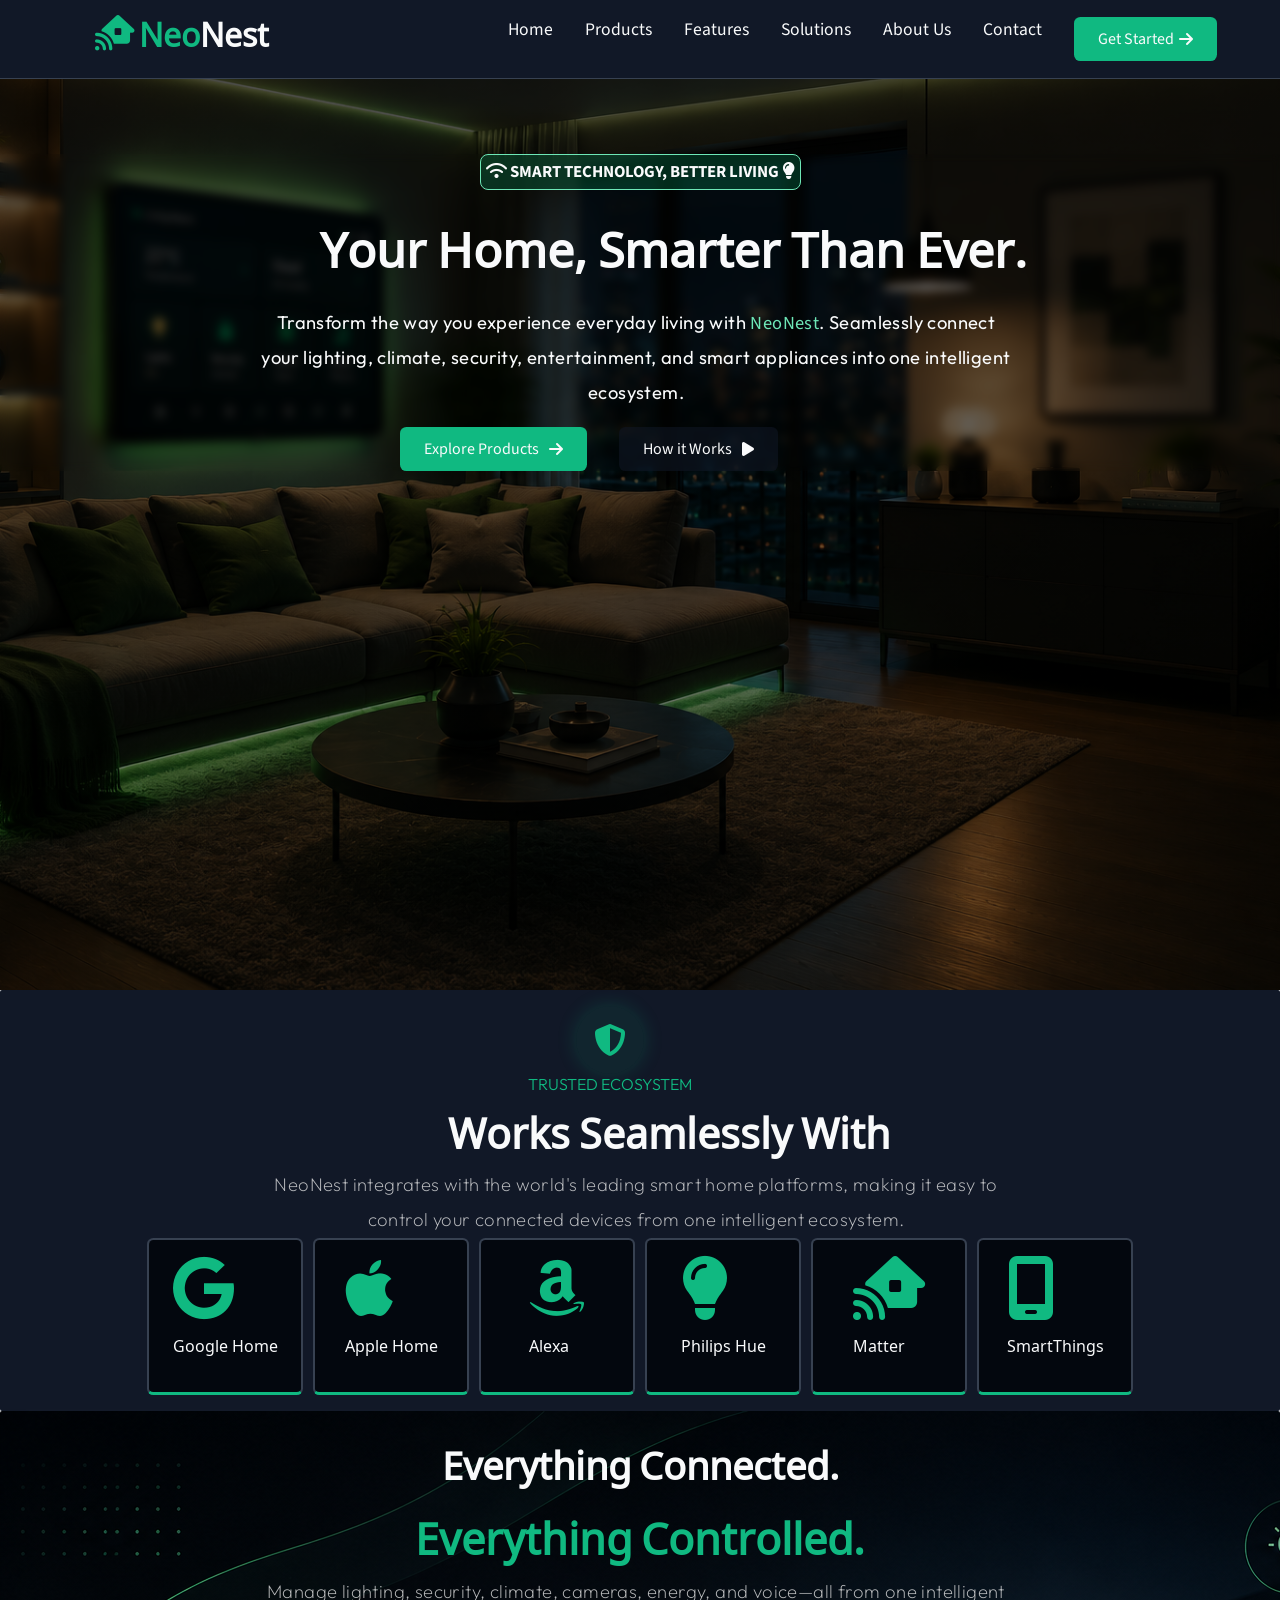
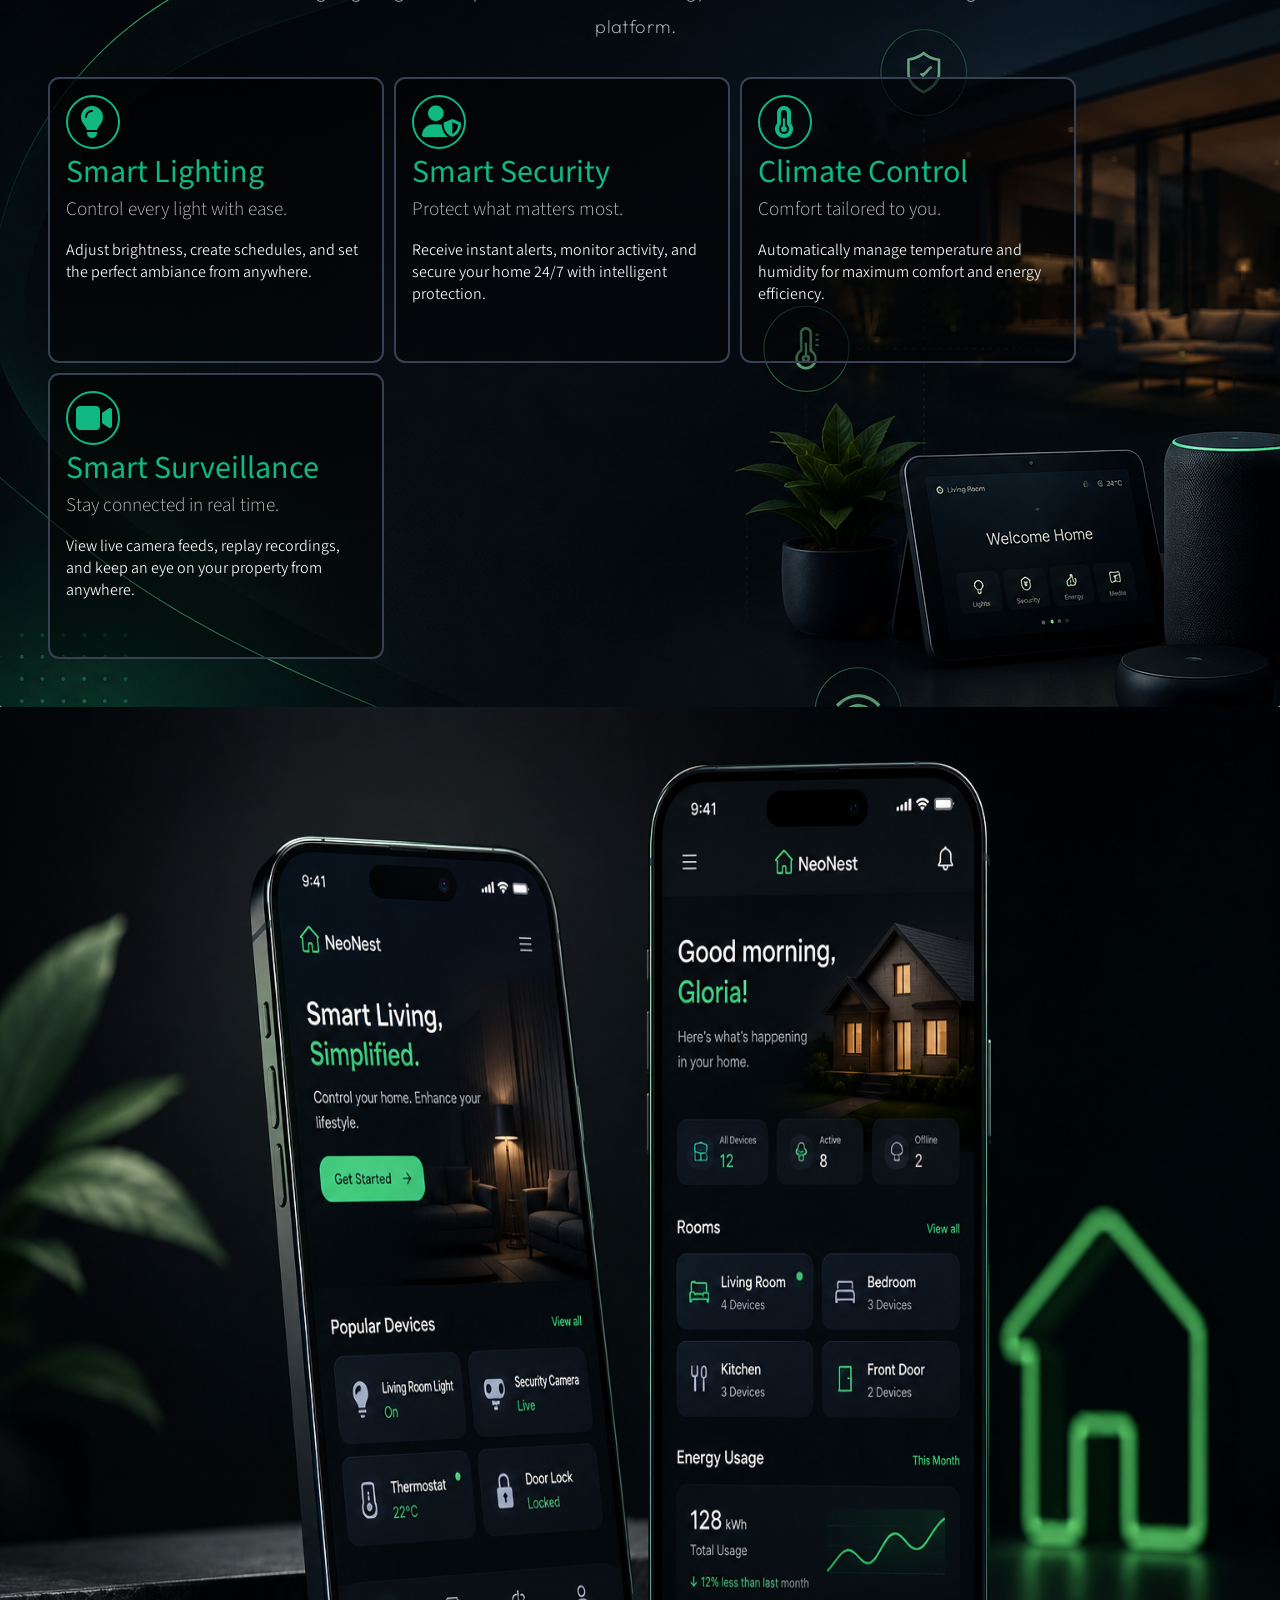
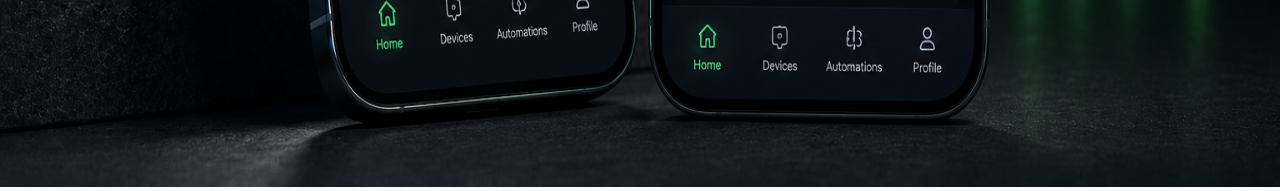
==== commit c90b21f1: "Add files via upload" ====
--- a/index.html
+++ b/index.html
@@ -133,7 +133,7 @@
             <p class="feature-txt">Manage lighting, security, climate, cameras, energy, and voice—all from one intelligent platform.</p>
             <div class="feature-cards">
                 <div class="cards">
-                    <div class="card-content1">
+                    <div class="card-content1 card">
                         <div class="round-border">
                          <i class="fa-solid fa-lightbulb light-icon"></i>
                         </div>
@@ -145,7 +145,7 @@
                     </div>
                 </div>
                 <div class="cards">
-                    <div class="card-content2">
+                    <div class="card-content2 card">
                         <div class="round-border">
                             <i class="fa-solid fa-user-shield user-shield-icon"></i>
                         </div>
@@ -157,7 +157,7 @@
                     </div>
                 </div>
                 <div class="cards">
-                    <div class="card-content3">
+                    <div class="card-content3 card" >
                         <div class="round-border">
                             <i class="fa-solid fa-temperature-half temp-icon"></i>
                         </div>
@@ -169,7 +169,7 @@
                     </div>
                 </div>
                 <div class="cards">
-                    <div class="card-content4">
+                    <div class="card-content4 card">
                         <div class="round-border">
                             <i class="fa-solid fa-video video-icon"></i>
                         </div>
@@ -185,6 +185,12 @@
         </div>
     </section>
 
+    <section class="showcase">
+        <div>
+            <img src="phone.png" alt="" >
+        </div>
+    </section>
+
     
     <script src="script.js"></script>
 </body>
--- a/style.css
+++ b/style.css
@@ -361,6 +361,11 @@
     color: #10B981;
 }
 
+
+/* FEATURE SECTION */
+
+
+
 .features{
    background: url(features-bg.png);
     box-shadow: 20px 20px 20px 0 var(--Off-White);
@@ -405,7 +410,7 @@
     gap : 10px;
 }
 
-.card-content1,.card-content2, .card-content3, .card-content4{
+.card{
     background-position: center;
     background-size: cover;
     padding: 1rem; 
@@ -415,6 +420,11 @@
     width: 300px;
     height: 250px;
 }
+.card:hover{
+    transform: translateY(-10px);
+    background: #111827;
+    transition: .3s ease-in-out;
+}
 .card-content3{
     background: linear-gradient(rgba(0, 0, 1, 0.664), rgba(0, 0, 0, 0.397)) , url(https://media.istockphoto.com/id/1678741974/photo/mother-and-son-at-home-using-a-smart-thermostat.jpg?b=1&s=612x612&w=0&k=20&c=F-74yQ2TMoO8t30bte263fWEkOr9nvjWxRrM4S5ifmE=);
     background-repeat: no-repeat;
@@ -430,6 +440,7 @@
 .card-content2{
     background: linear-gradient(rgba(0, 0, 1, 0.664), rgba(0, 0, 0, 0.397)) , url(https://plus.unsplash.com/premium_photo-1729436833449-225649403fc0?w=500&auto=format&fit=crop&q=60&ixlib=rb-4.1.0&ixid=M3wxMjA3fDB8MHxzZWFyY2h8MXx8c21hcnQlMjBsb2NrfGVufDB8fDB8fHww);
 }
+
 .round-border{
     border: 2px solid var(--Emerald-green);
     border-radius: 50%;
@@ -479,6 +490,16 @@
     font-family: "Source Sans 3";
     margin-top: 1rem;
     max-width: 330px;
+}
+
+
+/* SHOW CASE IMAGE */
+
+
+.showcase img{
+   width: 100%;
+   height: 120vh;
+
 }
 /* large screeen */
 
@@ -735,7 +756,9 @@
 .text-ctn p{
     font-size:.95rem;
 }
-
+.showcase img{
+    height: 60vh;
+}
 
 }
 
@@ -744,6 +767,7 @@
 
 
 @media screen and (max-width:428px){
+
     .hamburger{
         display: flex;
     }
@@ -790,13 +814,13 @@
 
   .hero-section{
     margin: 1rem;
-    padding-top: 2rem;
+    /* padding-top: 2rem; */
   }
 
   .highlight-text{
     font-size: 0.5rem;
     margin-top: 4rem;
-    margin-left: 8rem;
+    margin-left: 4rem;
   }
   .header-text{
     margin-top: 1rem ;
@@ -834,8 +858,8 @@
 }
 
 .features{
-    padding:1.5rem 1rem;
-    margin-bottom: 1rem;
+    /* padding-bottom:1.5rem;
+    margin-bottom: 1rem; */
 }
 
 .first-hdr{
@@ -885,7 +909,10 @@
     font-size:.9rem;
 }
 
-
+.showcase img{
+    height:50vh;
+    padding: 0;
+}
 }
 @media screen and (max-width:390px){
 
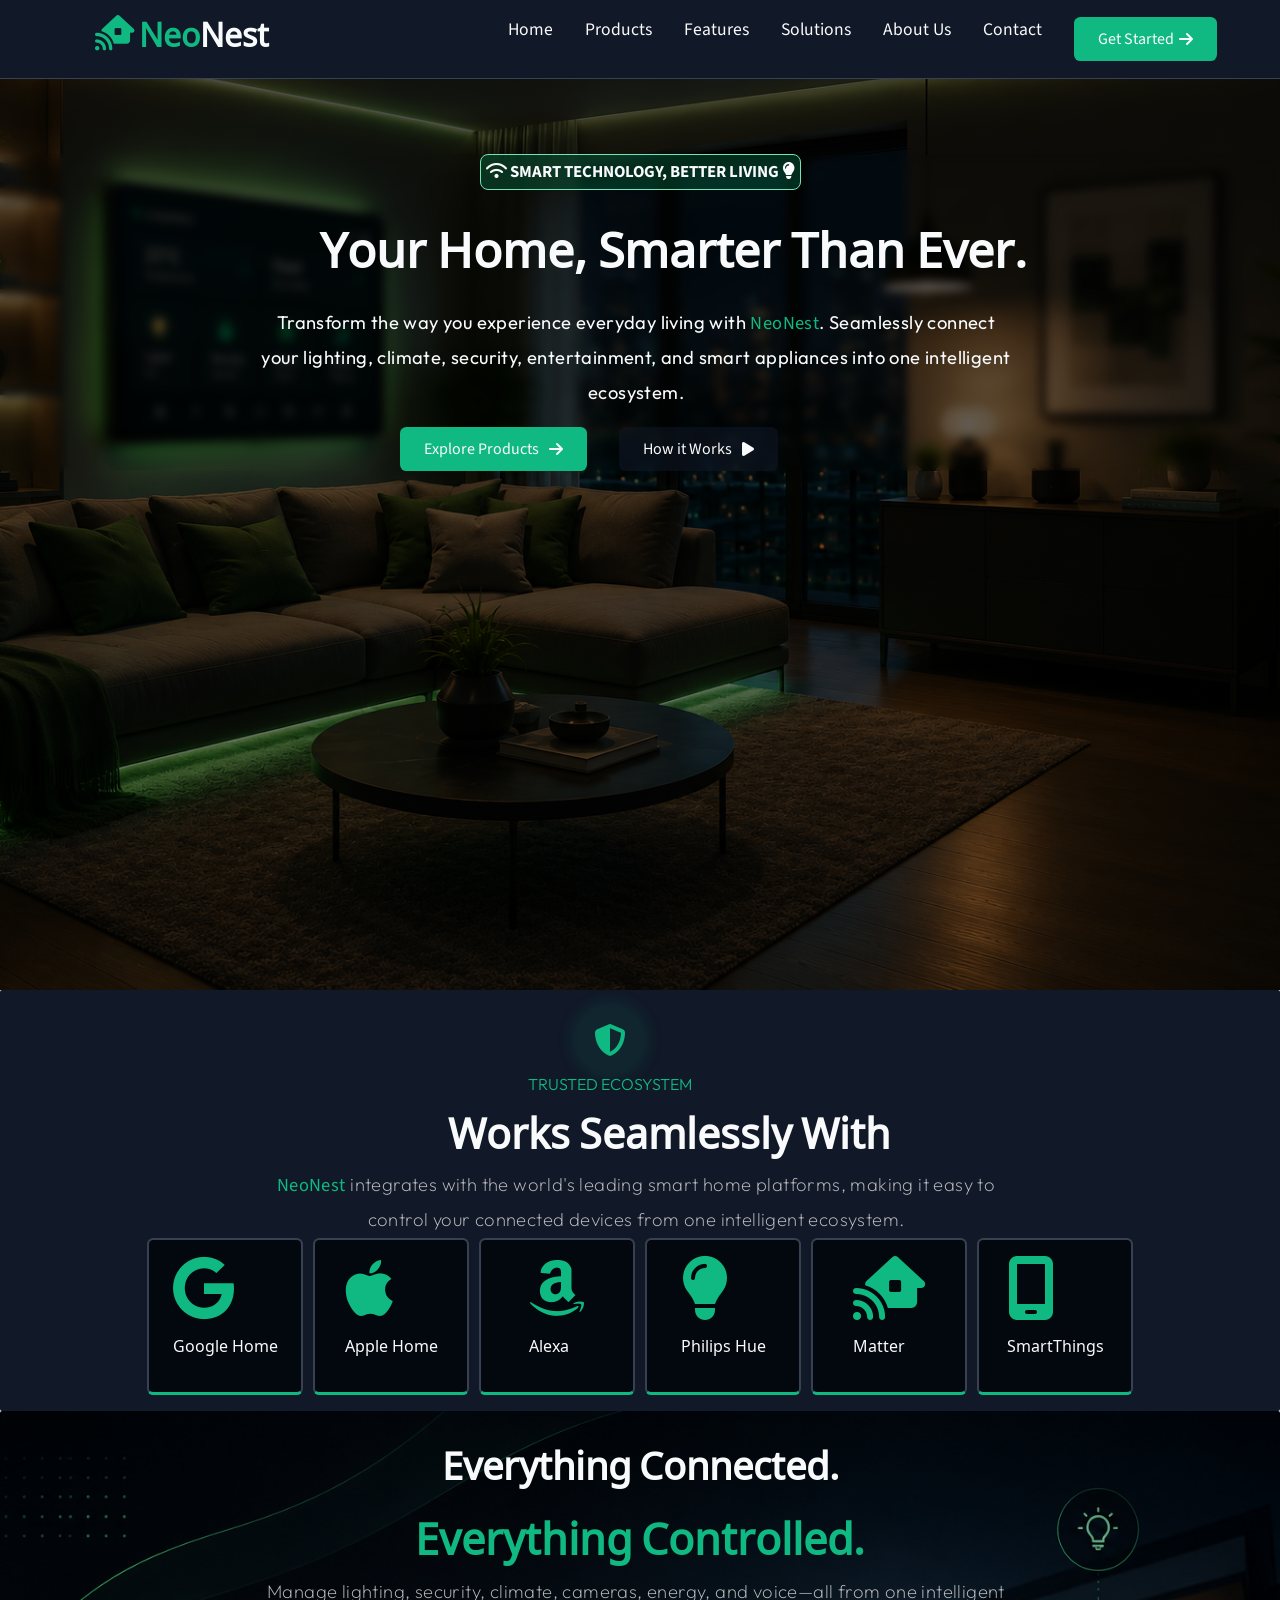
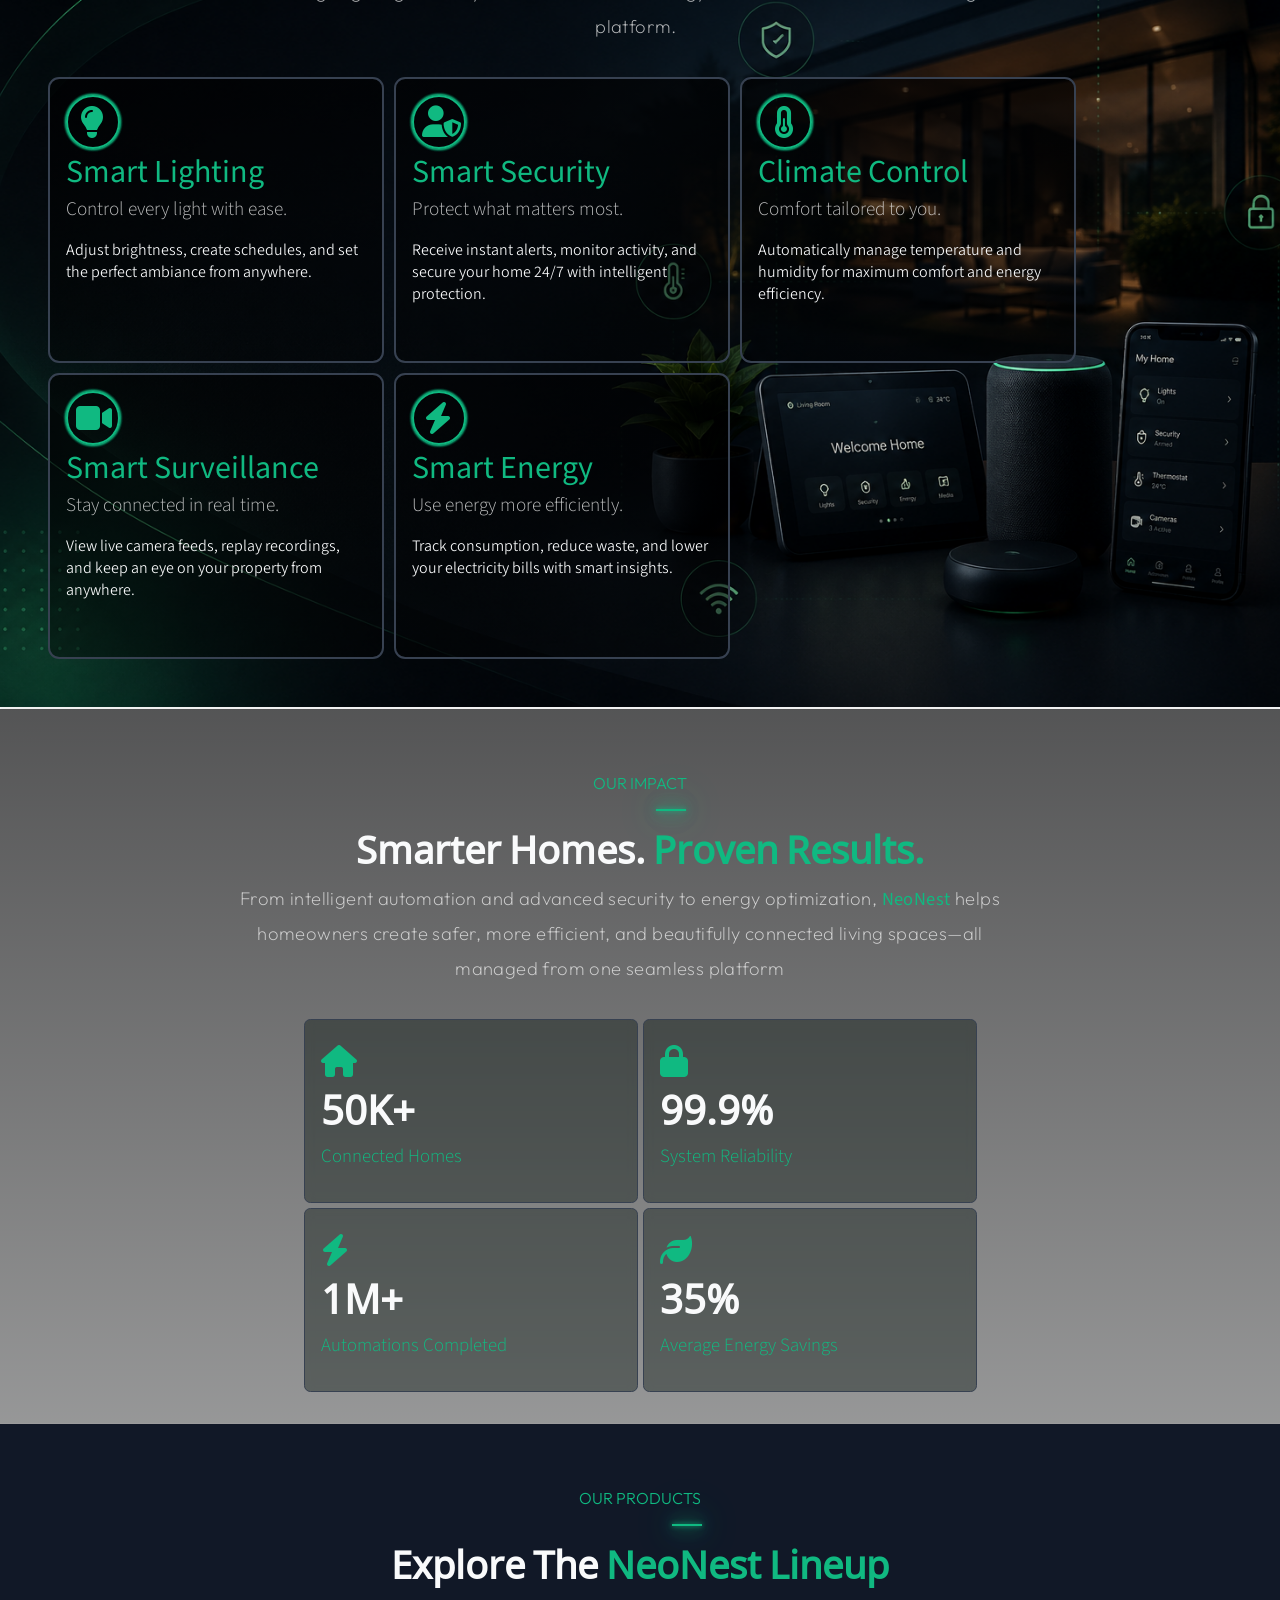
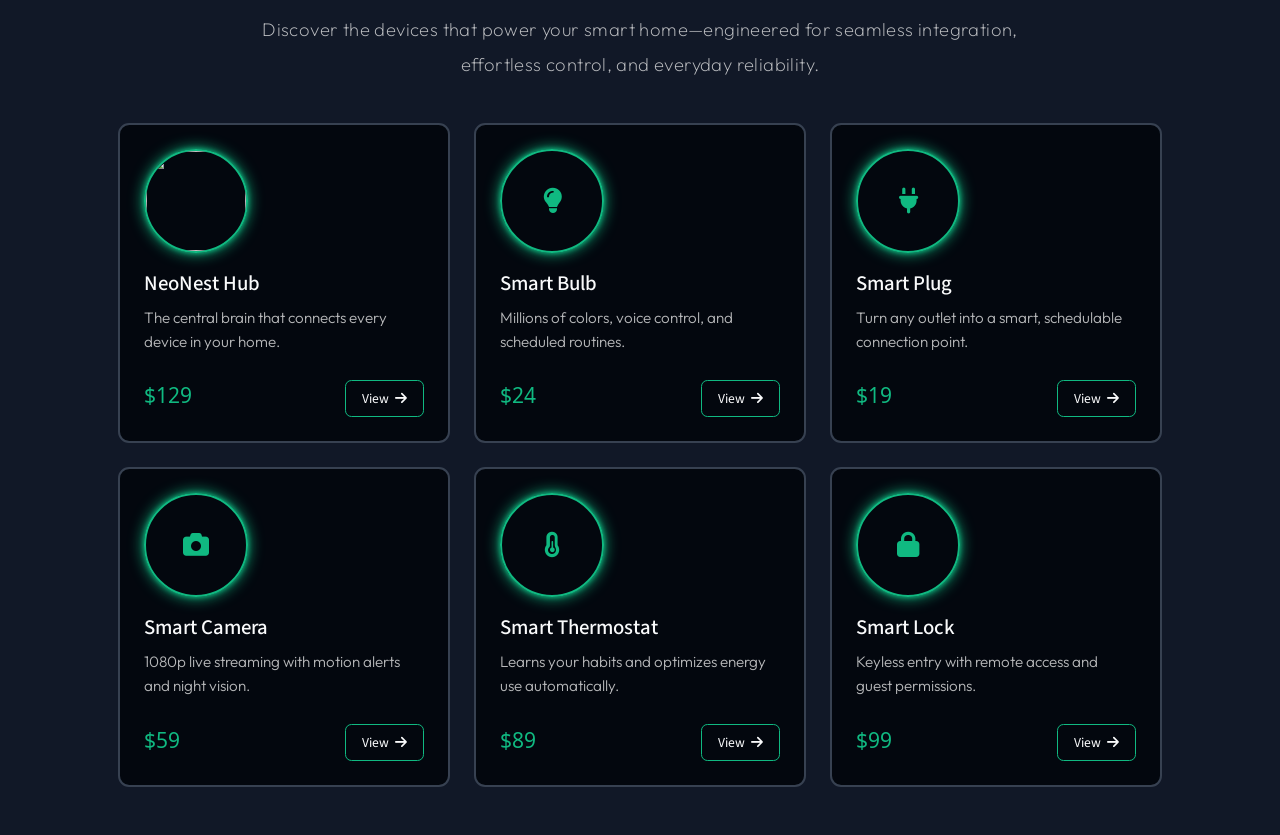
==== commit 1ba97093: "Add files via upload" ====
--- a/index.html
+++ b/index.html
@@ -33,7 +33,7 @@
          <nav id="nav-menu" class="nav-menu">
             <ul class="nav-links" id="nav-links">
                 <li><a href="#">Home</a></li>
-                <li><a href="#">Products</a></li>
+                <li><a href="products.html">Products</a></li>
                 <li><a href="#">Features</a></li>
                 <li><a href="#">Solutions</a></li>
                 <li><a href="#">About Us</a></li>
@@ -60,7 +60,7 @@
             </div>
             <div class="subtle-ctn">
                 <p class="subtle-text">
-                    Transform the way you experience everyday living with <span>NeoNest</span>.
+                    Transform the way you experience everyday living with <span class="green-txt">NeoNest</span>.
                     Seamlessly connect your lighting, climate, security,
                     entertainment, and smart appliances into one intelligent ecosystem.
                 </p>
@@ -85,7 +85,7 @@
         </h2>
 
         <p class="compatibility-text">
-            NeoNest integrates with the world's leading smart home
+            <span class="green-txt">NeoNest</span> integrates with the world's leading smart home
             platforms, making it easy to control your connected devices
             from one intelligent ecosystem.
         </p>
@@ -180,16 +180,146 @@
                        </div>
                     </div>
                 </div>
+                <div class="cards">
+                    <div class="card-content5 card">
+                        <div class="round-border">
+                            <i class="fa-solid fa-bolt bolt-icon"></i>
+                        </div>
+                       <div class="text-ctn">
+                         <h2>Smart Energy</h2>
+                         <h3>Use energy more efficiently.</h3>
+                         <p>Track consumption, reduce waste, and lower your electricity bills with smart insights.</p>
+                       </div>
+                    </div>
+                </div>
             </div>
             </div>
         </div>
     </section>
 
-    <section class="showcase">
-        <div>
-            <img src="phone.png" alt="" >
+    <!-- STATISTICS -->
+
+    <section class="statistics">
+        <div class="stats-ctn">
+            <p class="stats-tag">OUR IMPACT</p>
+            <div class="underline"></div>
+            <h2>Smarter Homes. 
+                <span>Proven Results.</span>
+            </h2>
+            <p class="stats-desc">From intelligent automation and advanced security to energy optimization, <span class="green-txt">NeoNest</span> helps homeowners create safer, more efficient, and beautifully connected living spaces—all managed from one seamless platform</p>
+            <div class="stats">
+                <div class="stat">
+                    <i class="fa-solid fa-house stat-icon"></i>
+                    <h1>50K+</h1>
+                    <h3>Connected Homes</h3>
+                </div>
+                <div class="stat">
+                    <i class="fa-solid fa-lock stat-icon"></i>
+                    <h1>99.9%</h1>
+                    <h3>System Reliability</h3>
+                </div>
+                <div class="stat">
+                    <i class="fa-solid fa-bolt stat-icon"></i>
+                    <h1>1M+</h1>
+                    <h3>Automations Completed</h3>
+                </div>
+                <div class="stat">
+                    <i class="fa-solid fa-leaf stat-icon"></i>
+                    <h1>35%</h1>
+                    <h3>Average Energy Savings</h3>
+                </div>
+            </div>
         </div>
     </section>
+    <!-- PRODUCTS -->
+
+<section class="products">
+    <div class="products-ctn">
+        <p class="products-tag">OUR PRODUCTS</p>
+        <div class="underline"></div>
+        <h2>Explore The <span>NeoNest Lineup</span></h2>
+        <p class="products-desc">
+            Discover the devices that power your smart home—engineered for
+            seamless integration, effortless control, and everyday reliability.
+        </p>
+
+        <div class="product-cards">
+
+            <div class="product">
+                <div class="product-img">
+                    <img src="https://images.unsplash.com/photo-1621685634155-dcb444e2ec98?w=500&auto=format&fit=crop&q=60&ixlib=rb-4.1.0&ixid=M3wxMjA3fDB8MHxzZWFyY2h8NDN8fHNtYXJ0JTIwaG9tZSUyMGNwdXxlbnwwfHwwfHx8MA%3D%3D" alt="">
+                </div>
+                <h3>NeoNest Hub</h3>
+                <p>The central brain that connects every device in your home.</p>
+                <div class="product-footer">
+                    <span class="price">$129</span>
+                    <button class="product-btn">View <i class="fa-solid fa-arrow-right"></i></button>
+                </div>
+            </div>
+
+            <div class="product">
+                <div class="product-img">
+                    <i class="fa-solid fa-lightbulb product-icon"></i>
+                </div>
+                <h3>Smart Bulb</h3>
+                <p>Millions of colors, voice control, and scheduled routines.</p>
+                <div class="product-footer">
+                    <span class="price">$24</span>
+                    <button class="product-btn">View <i class="fa-solid fa-arrow-right"></i></button>
+                </div>
+            </div>
+
+            <div class="product">
+                <div class="product-img">
+                    <i class="fa-solid fa-plug product-icon"></i>
+                </div>
+                <h3>Smart Plug</h3>
+                <p>Turn any outlet into a smart, schedulable connection point.</p>
+                <div class="product-footer">
+                    <span class="price">$19</span>
+                    <button class="product-btn">View <i class="fa-solid fa-arrow-right"></i></button>
+                </div>
+            </div>
+
+            <div class="product">
+                <div class="product-img">
+                    <i class="fa-solid fa-camera product-icon"></i>
+                </div>
+                <h3>Smart Camera</h3>
+                <p>1080p live streaming with motion alerts and night vision.</p>
+                <div class="product-footer">
+                    <span class="price">$59</span>
+                    <button class="product-btn">View <i class="fa-solid fa-arrow-right"></i></button>
+                </div>
+            </div>
+
+            <div class="product">
+                <div class="product-img">
+                    <i class="fa-solid fa-temperature-half product-icon"></i>
+                </div>
+                <h3>Smart Thermostat</h3>
+                <p>Learns your habits and optimizes energy use automatically.</p>
+                <div class="product-footer">
+                    <span class="price">$89</span>
+                    <button class="product-btn">View <i class="fa-solid fa-arrow-right"></i></button>
+                </div>
+            </div>
+
+            <div class="product">
+                <div class="product-img">
+                    <i class="fa-solid fa-lock product-icon"></i>
+                </div>
+                <h3>Smart Lock</h3>
+                <p>Keyless entry with remote access and guest permissions.</p>
+                <div class="product-footer">
+                    <span class="price">$99</span>
+                    <button class="product-btn">View <i class="fa-solid fa-arrow-right"></i></button>
+                </div>
+            </div>
+
+        </div>
+    </div>
+</section>
 
     
     <script src="script.js"></script>
--- a/style.css
+++ b/style.css
@@ -228,10 +228,11 @@
    margin-left: 15rem;
     
 }
-.subtle-text span{
-    color: var(--Mint);
+.green-txt{
+    color: var(--Emerald-green);
     font-family: "Source sans 3";
     cursor: pointer;
+    font-weight: 400;
 }
 .ctn-btn{
     display: flex;
@@ -371,7 +372,10 @@
     box-shadow: 20px 20px 20px 0 var(--Off-White);
     border-radius: 2px;
     padding: 1rem;
-    
+    background-repeat: no-repeat;
+    background-position: center;
+    background-size: cover;
+    border-bottom: 2px solid #eeeeeec4;    
 }
 .first-hdr{
      color: var(--Off-White);
@@ -389,7 +393,7 @@
  text-align: center;
  margin-top: 1rem;
 }
-.feature-txt{
+.feature-txt, .stats-desc{
      color: #eeeeeec4;
     font-size: 1.15rem;
     font-weight: 200;
@@ -421,7 +425,7 @@
     height: 250px;
 }
 .card:hover{
-    transform: translateY(-10px);
+    transform: translateY(-5px);
     background: #111827;
     transition: .3s ease-in-out;
 }
@@ -439,6 +443,9 @@
 }
 .card-content2{
     background: linear-gradient(rgba(0, 0, 1, 0.664), rgba(0, 0, 0, 0.397)) , url(https://plus.unsplash.com/premium_photo-1729436833449-225649403fc0?w=500&auto=format&fit=crop&q=60&ixlib=rb-4.1.0&ixid=M3wxMjA3fDB8MHxzZWFyY2h8MXx8c21hcnQlMjBsb2NrfGVufDB8fDB8fHww);
+}
+.card-content5{
+     background: linear-gradient(rgba(0, 0, 1, 0.664), rgba(0, 0, 0, 0.397)) , url(https://plus.unsplash.com/premium_photo-1729510247926-8e59b295375e?w=500&auto=format&fit=crop&q=60&ixlib=rb-4.1.0&ixid=M3wxMjA3fDB8MHxzZWFyY2h8MzM4fHxzbWFydCUyMGhvbWUlMjBlbmVyZ3l8ZW58MHx8MHx8fDA%3D)
 }
 
 .round-border{
@@ -446,12 +453,18 @@
     border-radius: 50%;
     width: 50px;
     height: 50px;
+    box-shadow:
+    0 0 3px  var(--Emerald-green),
+    0 0 3px var(--Emerald-green),
+    0 0 3px var(--Emerald-green),
+    0 0 3px var(--Emerald-green);
 }
 .light-icon{
     font-size: 2rem;
     color: var(--Emerald-green);
     margin-left: 0.75rem;
     margin-top: 0.6rem;
+
 }
 .user-shield-icon{
     font-size: 1.95rem;
@@ -471,6 +484,13 @@
     margin-left: 0.5rem;
     margin-top: 0.6rem;
 }
+.bolt-icon{ 
+    font-size: 2rem;
+    color: var(--Emerald-green);
+    margin-left: 0.6rem;
+    margin-top: 0.6rem;
+}
+
 .text-ctn h2{
     font-family: "Source Sans 3";
     color: var(--Emerald-green);
@@ -493,14 +513,253 @@
 }
 
 
-/* SHOW CASE IMAGE */
-
-
-.showcase img{
-   width: 100%;
-   height: 120vh;
-
-}
+/* Statistics */
+
+.statistics{
+    background: linear-gradient(rgba(0, 0, 1, 0.664), rgba(0, 0, 0, 0.397)) , url(https://images.unsplash.com/photo-1591452706295-06d0d6abc3aa?w=500&auto=format&fit=crop&q=60&ixlib=rb-4.1.0&ixid=M3wxMjA3fDB8MHxzZWFyY2h8MjAzfHxzbWFydCUyMGhvbWV8ZW58MHx8MHx8fDA%3D);
+    background-position: center;
+    background-size: cover;
+    background-repeat: no-repeat;
+}
+.stats-tag{
+    text-align: center;
+    font-size: 1rem;
+    font-family: "Outfit";
+    font-weight: 300;
+  color: var(--Emerald-green);
+   padding-top: 4rem;
+   cursor: pointer;
+}
+.underline{
+    width: 30px;
+    height: 2px;
+    background-color: var(--Emerald-green);
+    margin-left: 41rem;
+    margin-top: 1rem;
+      box-shadow:
+    0 0 5px  var(--Emerald-green),
+    0 0 15px var(--Emerald-green),
+    0 0 30px var(--Emerald-green),
+    0 0 45px var(--Emerald-green);
+    cursor: pointer;
+}
+
+.stats-ctn h2{
+     color: var(--Off-White);
+ font-family: "Noto Sans Bhaiksuki";
+ font-size: 2.4rem;
+ animation: slideIn 1.5s  ease-in;
+ text-align: center;
+ margin-top: 1rem;
+}
+.stats-ctn span{
+    color: var(--Emerald-green);
+}
+
+.stats-desc{
+     color: #eeeeeec4;
+    font-size: 1.15rem;
+    font-weight: 200;
+    line-height: 1.9;
+    letter-spacing: 0.4px;
+    animation: fadeIn 2s ease-in-out;
+    text-align: center;
+    font-family: "Outfit";
+   max-width:760px;
+   width:90%;
+   text-align: center;
+}
+
+.stats{
+  display: grid;
+  grid-template-columns: repeat(2,0.2fr);
+  padding: 2rem;
+  margin-left: 17rem;
+  gap: 5px;
+}
+
+
+.stat{
+     backdrop-filter: blur(5px);
+     background :#000e0962;
+    border:   #374151 0.5px solid;
+    padding: 1rem;
+    width: 300px;
+    border-radius: 0.4rem;
+    height: 150px;
+}
+.stat:hover{
+    transition: .2s ease;
+    background: #03070e;
+    transform: translateY(-5px);
+}
+.stat-icon{ 
+    font-size: 2rem;
+    color: var(--Emerald-green);
+    margin-top: 0.6rem;
+
+}
+.stat h1{
+    font-family: "Noto Sans Bhaiksuki";
+    font-size: 2.5rem;
+    color: var(--Off-White);
+    margin-top: 0.6rem;
+}
+.stat h3{
+    font-family: "Source Sans 3";
+    color: #10B981;
+    font-weight: 300;
+}
+.stat p{
+    font-weight: 350;
+    font-size: 1rem;
+    color: var(--Off-White);
+    font-family: "Source Sans 3";
+    margin-top: 1rem;
+    max-width: 330px;
+    line-height: 1.6;
+}
+
+
+/* PRODUCTS */
+
+.products{
+    background: var(--Charcoal);
+    padding: 3rem 1rem;
+}
+
+.products-tag{
+    text-align: center;
+    font-size: 1rem;
+    font-family: "Outfit";
+    font-weight: 300;
+    color: var(--Emerald-green);
+    padding-top: 1rem;
+    cursor: pointer;
+}
+
+.products-ctn h2{
+    color: var(--Off-White);
+    font-family: "Noto Sans Bhaiksuki";
+    font-size: 2.4rem;
+    text-align: center;
+    margin-top: 1rem;
+}
+
+.products-ctn span{
+    color: var(--Emerald-green);
+}
+
+.products-desc{
+    color: #eeeeeec4;
+    font-size: 1.15rem;
+    font-weight: 200;
+    line-height: 1.9;
+    letter-spacing: 0.4px;
+    text-align: center;
+    font-family: "Outfit";
+    max-width: 760px;
+    width: 90%;
+    margin: 1rem auto 0;
+}
+
+.product-cards{
+    display: flex;
+    flex-wrap: wrap;
+    justify-content: center;
+    gap: 1.5rem;
+    margin-top: 2.5rem;
+}
+
+.product{
+    background: #03070e;
+    border: 2px solid var(--Slate);
+    border-radius: 0.7rem;
+    padding: 1.5rem;
+    width: 280px;
+    transition: .3s ease-in-out;
+}
+
+.product:hover{
+    transform: translateY(-6px);
+    border-color: var(--Emerald-green);
+}
+
+.product-img{
+    width: 100px;
+    height: 100px;
+    display: flex;
+    align-items: center;
+    justify-content: center;
+    border: 2px solid var(--Emerald-green);
+    border-radius: 50%;
+    margin-bottom: 1rem;
+    box-shadow:
+        0 0 5px var(--Emerald-green),
+        0 0 15px var(--Emerald-green);
+}
+.product-img img{
+    width: 100px;
+    height: 100px;
+    object-fit: cover;
+    overflow: hidden;
+    border-radius: 50%;
+}
+.product-icon{
+    font-size: 1.6rem;
+    color: var(--Emerald-green);
+}
+
+.product h3{
+    font-family: "Source Sans 3";
+    color: var(--Off-White);
+    font-size: 1.3rem;
+    font-weight: 500;
+    margin-bottom: .5rem;
+}
+
+.product p{
+    font-family: "Outfit";
+    color: #eeeeeec4;
+    font-size: .95rem;
+    font-weight: 300;
+    line-height: 1.6;
+    min-height: 55px;
+}
+
+.product-footer{
+    display: flex;
+    justify-content: space-between;
+    align-items: center;
+    margin-top: 1.2rem;
+}
+
+.price{
+    font-family: "Noto Sans Bhaiksuki";
+    color: var(--Emerald-green);
+    font-size: 1.3rem;
+}
+
+.product-btn{
+    display: flex;
+    align-items: center;
+    gap: 6px;
+    background: transparent;
+    border: 1px solid var(--Emerald-green);
+    color: var(--Off-White);
+    font-family: "Source Sans 3";
+    font-size: .85rem;
+    padding: .5rem 1rem;
+    border-radius: 0.4rem;
+    cursor: pointer;
+    transition: .3s ease;
+}
+
+.product-btn:hover{
+    background: var(--Emerald-green);
+    color: var(--Charcoal);
+}
+
 /* large screeen */
 
 @media screen and (max-width:1024px){
@@ -597,6 +856,35 @@
     width:280px;
     height:220px;
 }
+
+
+.stats-ctn h2{
+    font-size:2.2rem;
+}
+
+.stats-desc{
+    margin:0 auto;
+    max-width:700px;
+    font-size:1.05rem;
+}
+
+.underline{
+    margin:1rem auto;
+}
+
+.stats{
+    grid-template-columns:repeat(2,1fr);
+    justify-content:center;
+    margin:2rem auto;
+    gap:1.5rem;
+    max-width:700px;
+}
+
+.stat{
+    width:280px;
+}
+
+
 
 }
 
@@ -756,9 +1044,45 @@
 .text-ctn p{
     font-size:.95rem;
 }
-.showcase img{
-    height: 60vh;
-}
+
+
+
+.stats-tag{
+    font-size:.9rem;
+}
+
+.underline{
+    margin:1rem auto;
+}
+
+.stats-ctn h2{
+    font-size:2rem;
+}
+
+.stats-desc{
+    width:95%;
+    margin:0 auto;
+    font-size:1rem;
+}
+
+.stats{
+    grid-template-columns:1fr 1fr;
+    margin:2rem auto;
+    justify-content:center;
+    gap:1rem;
+    max-width:650px;
+}
+
+.stat{
+    width:280px;
+    height:auto;
+    min-height:170px;
+}
+
+.stat h1{
+    font-size:2.2rem;
+}
+
 
 }
 
@@ -857,10 +1181,6 @@
     font-size: 3rem;
 }
 
-.features{
-    /* padding-bottom:1.5rem;
-    margin-bottom: 1rem; */
-}
 
 .first-hdr{
     font-size:1.6rem;
@@ -880,7 +1200,7 @@
     margin:1rem 0;
 }
 
-.card-content1,.card-content2, .card-content3, .card-content4{
+.card-content1,.card-content2, .card-content3, .card-content4, .card-content5{
     width:90%;
     height:auto;
     min-height:220px;
@@ -893,7 +1213,7 @@
 }
 
 .light-icon,
-.user-shield-icon, .temp-icon, .video-icon{
+.user-shield-icon, .temp-icon, .video-icon, .bolt-icon{
     font-size:1.7rem;
 }
 
@@ -909,11 +1229,56 @@
     font-size:.9rem;
 }
 
-.showcase img{
-    height:50vh;
-    padding: 0;
-}
-}
+
+
+.statistics{
+    padding-bottom:2rem;
+}
+
+.stats-tag{
+    font-size:.8rem;
+}
+
+.underline{
+    margin:1rem auto;
+}
+
+.stats-ctn h2{
+    font-size:1.7rem;
+}
+
+.stats-desc{
+    width:95%;
+    margin:0 auto;
+    font-size:.95rem;
+}
+
+.stats{
+    grid-template-columns:1fr;
+    margin:2rem auto;
+    padding:1rem;
+
+}
+
+.stat{
+    width:90%;
+    height:max-content;
+}
+
+.stat h1{
+    font-size:2rem;
+}
+
+.stat p{
+    font-size:.9rem;
+}
+
+
+}
+
+
+
+
 @media screen and (max-width:390px){
 
     /* ==========================
@@ -1098,6 +1463,35 @@
     font-size:.85rem;
 }
 
+.stats-ctn h2{
+    font-size:1.55rem;
+}
+
+.stats-desc{
+    font-size:.9rem;
+}
+
+.stat{
+    padding:.9rem;
+}
+
+.stat-icon{
+    font-size:1.8rem;
+}
+
+.stat h1{
+    font-size:1.8rem;
+}
+
+.stat h3{
+    font-size:1rem;
+}
+
+.stat p{
+    font-size:.85rem;
+}
+
+
 
 }
 
@@ -1192,7 +1586,6 @@
     margin-top:.45rem;
     margin-left:.55rem;
 }
-.temp-icon,
 .video-icon{
     font-size:1.5rem;
     margin-top:.45rem;
@@ -1214,6 +1607,43 @@
 .text-ctn p{
     font-size:.8rem;
 }
+
+
+
+.stats-tag{
+    font-size:.75rem;
+}
+
+.stats-ctn h2{
+    font-size:1.4rem;
+}
+
+.stats-desc{
+    font-size:.85rem;
+    line-height:1.7;
+}
+
+.stat{
+    min-height:160px;
+}
+
+.stat-icon{
+    font-size:1.6rem;
+}
+
+.stat h1{
+    font-size:1.6rem;
+}
+
+.stat h3{
+    font-size:.95rem;
+}
+
+.stat p{
+    font-size:.8rem;
+}
+
+
 
 }
 
@@ -1350,6 +1780,40 @@
 }
 
 
+.stats-tag{
+    font-size:.7rem;
+}
+
+.stats-ctn h2{
+    font-size:1.25rem;
+}
+
+.stats-desc{
+    font-size:.8rem;
+}
+
+.stat{
+    padding:.8rem;
+}
+
+.stat-icon{
+    font-size:1.4rem;
+}
+
+.stat h1{
+    font-size:1.4rem;
+}
+
+.stat h3{
+    font-size:.85rem;
+}
+
+.stat p{
+    font-size:.75rem;
+    line-height:1.5;
+}
+
+
 
 }
 
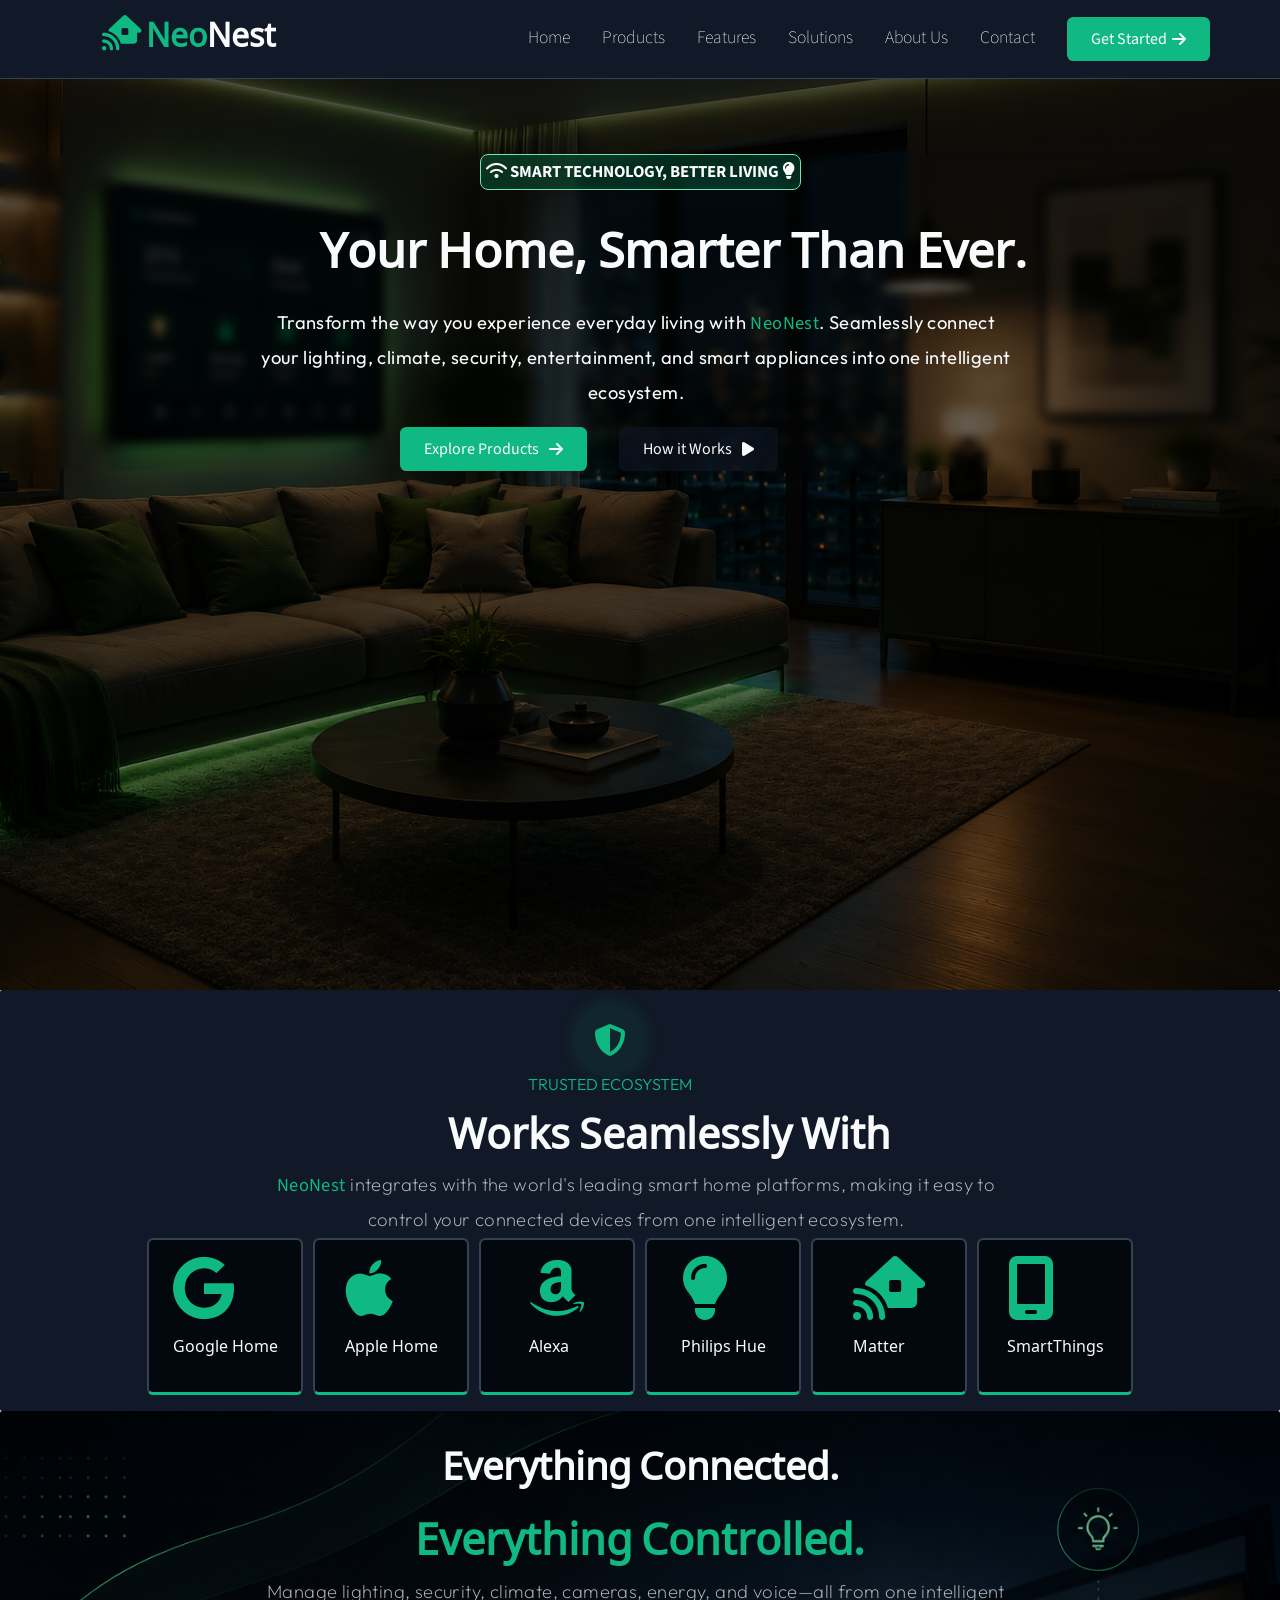
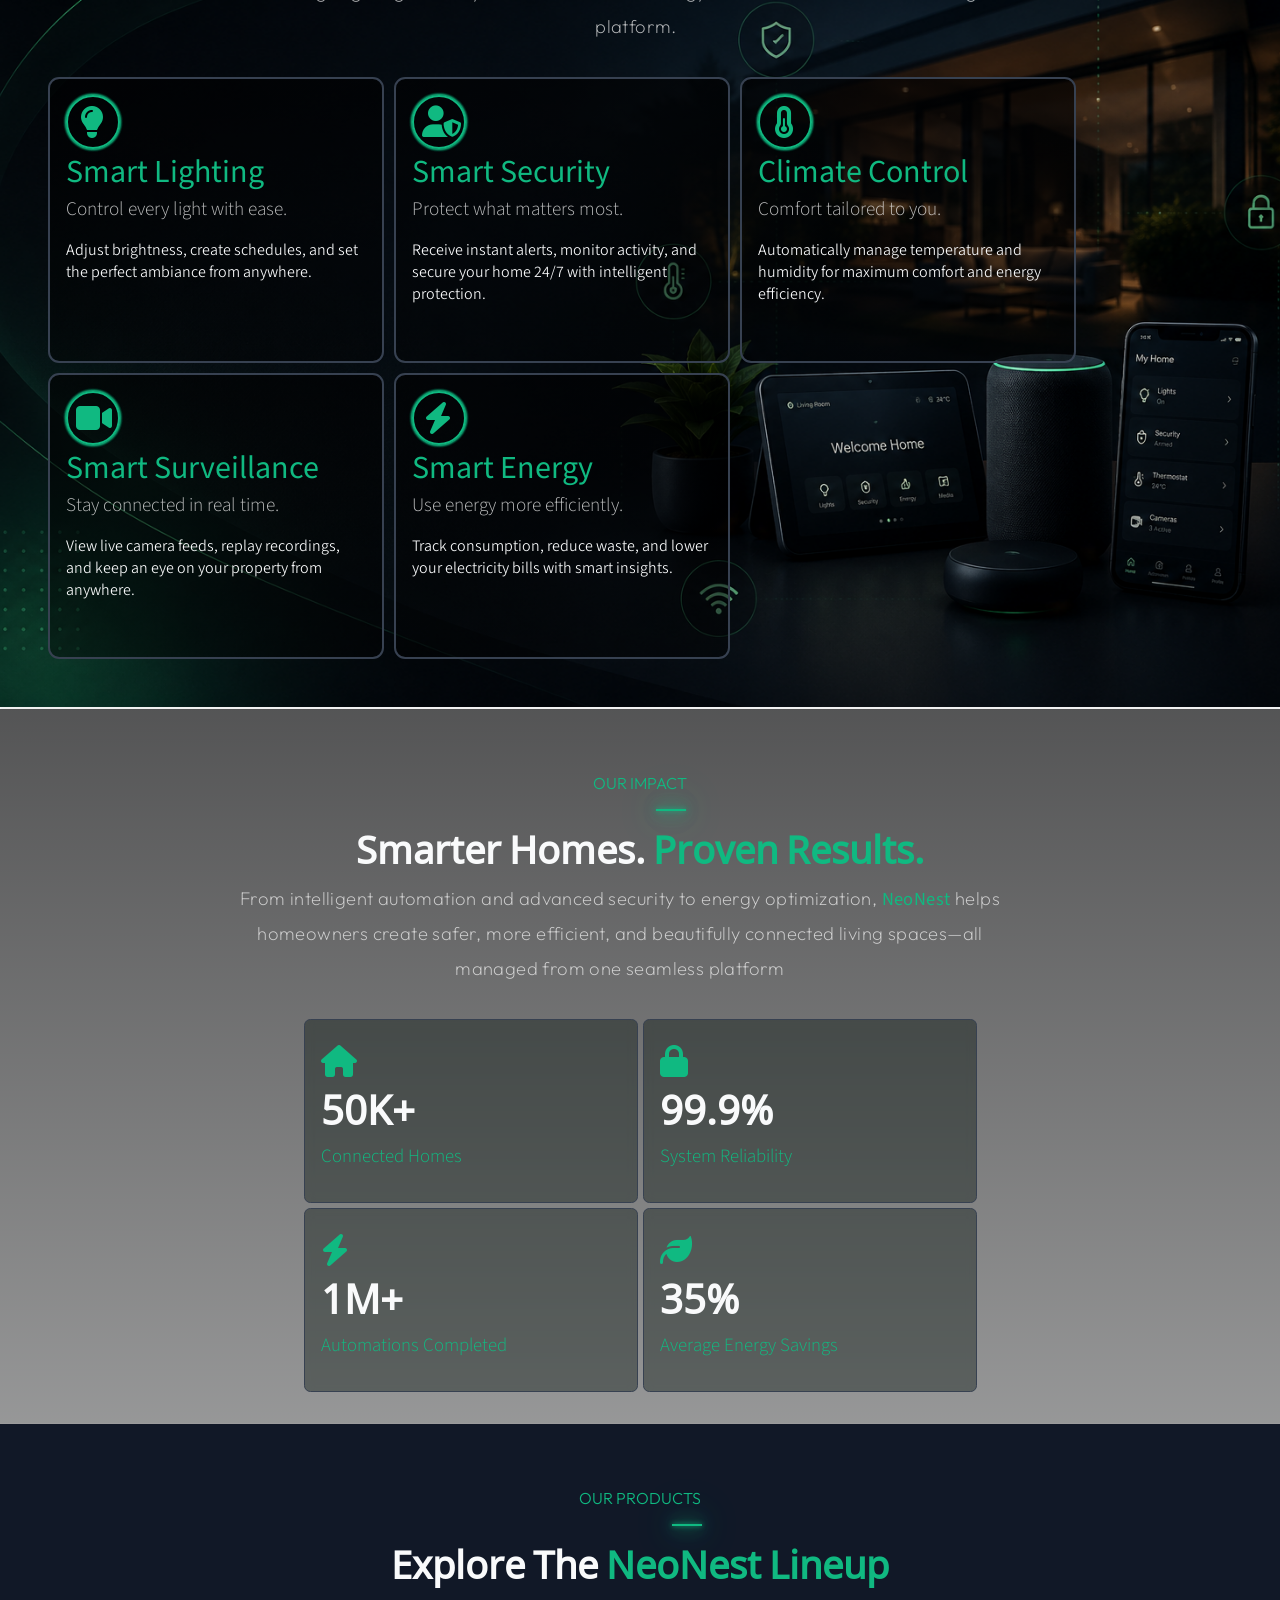
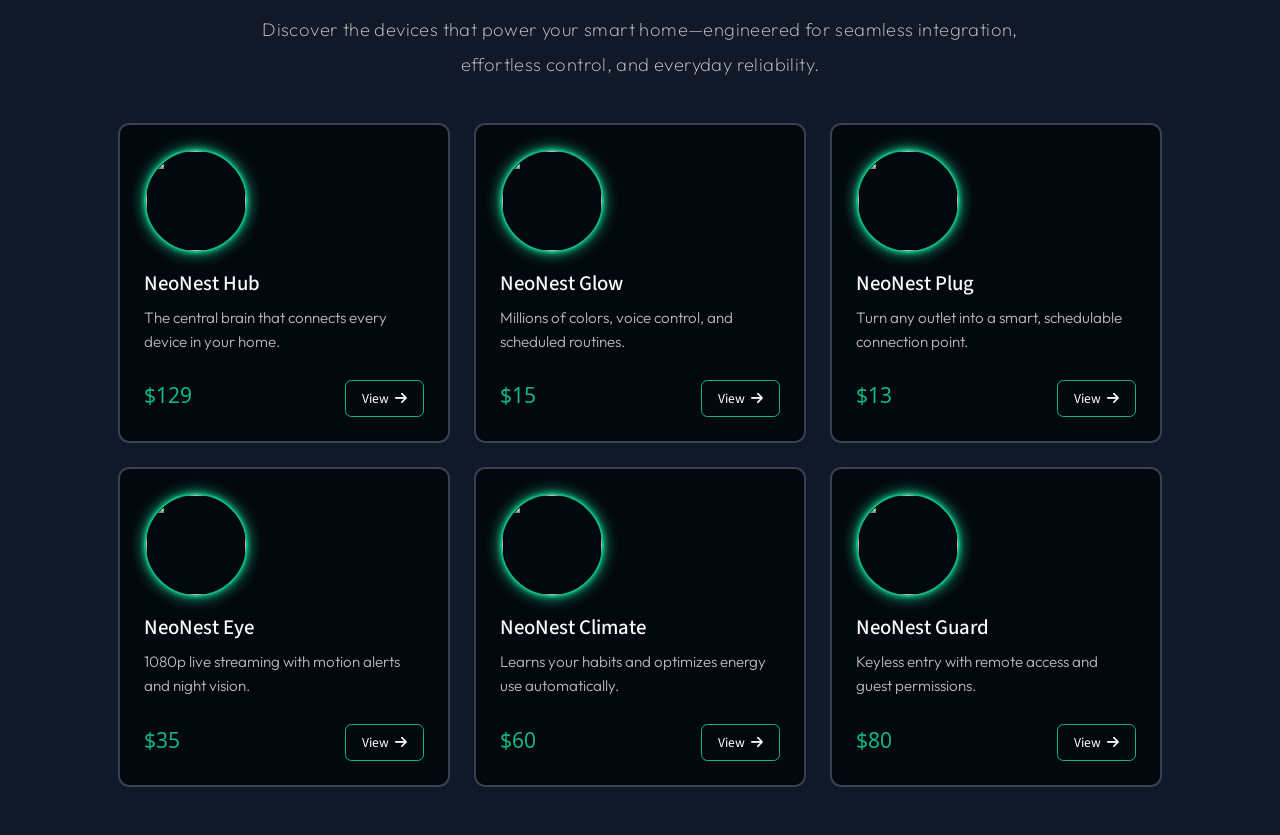
==== commit cbbd7d2c: "Add files via upload" ====
--- a/index.html
+++ b/index.html
@@ -247,76 +247,212 @@
 
             <div class="product">
                 <div class="product-img">
-                    <img src="https://images.unsplash.com/photo-1621685634155-dcb444e2ec98?w=500&auto=format&fit=crop&q=60&ixlib=rb-4.1.0&ixid=M3wxMjA3fDB8MHxzZWFyY2h8NDN8fHNtYXJ0JTIwaG9tZSUyMGNwdXxlbnwwfHwwfHx8MA%3D%3D" alt="">
+                    <img src="https://thegadgetflow.com/wp-content/uploads/2024/01/Homey-Bridge-Wireless-Widely-Compatible-Smart-Hub-01.jpg" alt="">
                 </div>
                 <h3>NeoNest Hub</h3>
                 <p>The central brain that connects every device in your home.</p>
                 <div class="product-footer">
                     <span class="price">$129</span>
-                    <button class="product-btn">View <i class="fa-solid fa-arrow-right"></i></button>
-                </div>
-            </div>
-
-            <div class="product">
-                <div class="product-img">
-                    <i class="fa-solid fa-lightbulb product-icon"></i>
-                </div>
-                <h3>Smart Bulb</h3>
+                    <button class="product-btn " id="openBtn">View <i class="fa-solid fa-arrow-right"></i></button>
+                </div>
+            </div>
+           <div id="modal" class="hidden">
+              <div class="modal-content">
+                 <button id="closeBtn">X</button>
+                 <img src="https://thegadgetflow.com/wp-content/uploads/2024/01/Homey-Bridge-Wireless-Widely-Compatible-Smart-Hub-01.jpg" alt="">
+                 <h1>NeoNest Hub</h1>
+                 <p class="tagline">One hub. Every device. Total control.</p>
+                 <p class="description">NeoNest Hub connects seamlessly with Wi-Fi, Zigbee, and Z-Wave devices, letting you control your entire home from a single app or voice command.</p>
+                 <ul>
+                     <li>Voice assistant integration (Alexa, Google Assistant, Siri)</li>
+                     <li>Real-time energy usage monitoring</li>
+                     <li>Custom automation routines</li>
+                     <li>Security camera feed + motion alerts</li>
+                 </ul>
+                 <p class="price2">$128.99</p>
+
+                </div>
+           </div>
+
+            <div class="product">
+                <div class="product-img">
+                    <img src="https://www.lightology.com/img/prod/original/1195223.jpg" alt="">
+                </div>
+                <h3>NeoNest Glow</h3>
                 <p>Millions of colors, voice control, and scheduled routines.</p>
                 <div class="product-footer">
-                    <span class="price">$24</span>
-                    <button class="product-btn">View <i class="fa-solid fa-arrow-right"></i></button>
-                </div>
-            </div>
-
-            <div class="product">
-                <div class="product-img">
-                    <i class="fa-solid fa-plug product-icon"></i>
-                </div>
-                <h3>Smart Plug</h3>
+                    <span class="price">$15</span>
+                    <button class="product-btn" id="openBtn2">View <i class="fa-solid fa-arrow-right"></i></button>
+                </div>
+            </div>
+             <div id="modal2" class="hidden">
+              <div class="modal-content">
+                 <button id="closeBtn2">X</button>
+                 <img src="https://www.lightology.com/img/prod/original/1195223.jpg" alt="">
+                 <h1>NeoNest Glow — Smart LED Bulb</h1>
+                 <p class="tagline">Light that listens.</p>
+                 <p class="description">NeoNest Glow is a Wi-Fi-enabled smart LED bulb that puts full control of your home's lighting in the palm of your hand — or the sound of your voice. Set the mood, save energy, and never walk into a dark room again.</p>
+                 <ul>
+                     <li>16 million colors + adjustable white tones (warm to cool)</li>
+                     <li>Voice control via Alexa, Google Assistant, Siri</li>
+                     <li>Schedule & automation — lights that turn on/off on your routine</li>
+                     <li>Dimmable from 1%–100%, no flicker</li>
+                     <li>Energy-efficient — up to 25,000 hours lifespan</li>
+                     <li>Works standalone or paired with NeoNest Hub for advanced automations (e.g., sync with door sensors, motion alerts, "movie night" scene)</li>
+                 </ul>
+                 <h2>Specs</h2>
+                 <ul>
+                    <li>9W, equivalent to 60W incandescent</li>
+                    <li>E27/E26 base, Wi-Fi 2.4GHz</li>
+                    <li>No hub required (but hub unlocks advanced scenes)</li>
+                 </ul>
+                 <p class="price2">$14.99 (or $39.99 for a 3-pack)</p>
+
+                </div>
+           </div>
+
+            <div class="product">
+                <div class="product-img">
+                    <img src="https://i5.walmartimages.com/seo/DAYBETTER-Smart-Plug-WiFi-Smart-Outlet-Compatible-Alexa-Google-home-voice-control-Timer-Function-Supports-2-4GHz-Network-No-Hub-Required-15-Amp-Pack_b8ac5494-fb99-4359-b6ad-a69ead553ca4.0cc98c77a248f6b97c251d7950f54662.jpeg" alt="">
+                </div>
+                <h3>NeoNest Plug</h3>
                 <p>Turn any outlet into a smart, schedulable connection point.</p>
                 <div class="product-footer">
-                    <span class="price">$19</span>
-                    <button class="product-btn">View <i class="fa-solid fa-arrow-right"></i></button>
-                </div>
-            </div>
-
-            <div class="product">
-                <div class="product-img">
-                    <i class="fa-solid fa-camera product-icon"></i>
-                </div>
-                <h3>Smart Camera</h3>
+                    <span class="price">$13</span>
+                    <button class="product-btn" id="openBtn3">View <i class="fa-solid fa-arrow-right"></i></button>
+                </div>
+            </div>
+            <div id="modal3" class="hidden">
+              <div class="modal-content">
+                 <button id="closeBtn3">X</button>
+                 <img src="https://i5.walmartimages.com/seo/DAYBETTER-Smart-Plug-WiFi-Smart-Outlet-Compatible-Alexa-Google-home-voice-control-Timer-Function-Supports-2-4GHz-Network-No-Hub-Required-15-Amp-Pack_b8ac5494-fb99-4359-b6ad-a69ead553ca4.0cc98c77a248f6b97c251d7950f54662.jpeg" alt="">
+                 <h1>NeoNest Plug— Smart WiFi Outlet</h1>
+                 <p class="tagline">Any outlet, made smart.</p>
+                 <p class="description">NeoNest Plug turns any regular wall outlet into a smart one. Control lamps, fans, or appliances remotely, set schedules, and track energy usage — all from your phone or with a simple voice command.</p>
+                 <ul>
+                     <li>Voice assistant integration (Alexa, Google Assistant, Siri)</li>
+                     <li>Remote on/off from anywhere via app</li>
+                     <li>Scheduling & timers (e.g. auto-off at night)</li>
+                     <li>Energy monitoring — track how much power connected devices use</li>
+                     <li>Compact design, fits behind furniture without blocking the second outlet</li>
+                 </ul>
+                 <h2>Specs</h2>
+                 <ul>
+                    <li> 10A / 1200W max load</li>
+                    <li> Wi-Fi 2.4GHz</li>
+                    <li> No hub required</li>
+                 </ul>
+                 <p class="price2">$12.99</p>
+
+                </div>
+           </div>
+
+
+            <div class="product">
+                <div class="product-img">
+                    <img src="https://ihrsecurity.com/wp-content/uploads/2025/07/indoor-security-cameras-023-preview-662bee34c6a12.webp" alt="">
+                </div>
+                <h3>NeoNest Eye</h3>
                 <p>1080p live streaming with motion alerts and night vision.</p>
                 <div class="product-footer">
-                    <span class="price">$59</span>
-                    <button class="product-btn">View <i class="fa-solid fa-arrow-right"></i></button>
-                </div>
-            </div>
-
-            <div class="product">
-                <div class="product-img">
-                    <i class="fa-solid fa-temperature-half product-icon"></i>
-                </div>
-                <h3>Smart Thermostat</h3>
+                    <span class="price">$35</span>
+                    <button class="product-btn" id="openBtn4">View <i class="fa-solid fa-arrow-right"></i></button>
+                </div>
+            </div>
+            <div id="modal4" class="hidden">
+              <div class="modal-content">
+                 <button id="closeBtn4">X</button>
+                 <img src="https://ihrsecurity.com/wp-content/uploads/2025/07/indoor-security-cameras-023-preview-662bee34c6a12.webp" alt="">
+                 <h1>NeoNest Eye— Smart Security Camera</h1>
+                 <p class="tagline">Watch over what matters</p>
+                 <p class="description">NeoNest Eye keeps an eye on your home around the clock. With crisp night vision, motion alerts, and two-way audio, you can check in on your space — or talk to whoever's in it — from anywhere in the world.</p>
+                 <ul>
+                     <li>1080p HD video with night vision</li>
+                     <li>Real-time motion & sound alerts sent to your phone</li>
+                     <li>Two-way audio (talk and listen through the camera)</li>
+                     <li>Cloud + local storage options for recordings</li>
+                     <li>Works standalone or integrates with NeoNest Hub for smart automations (e.g. lights turn on when motion is detected)</li>
+                 </ul>
+                 <h2>Specs</h2>
+                 <ul>
+                    <li>130° wide-angle lens</li>
+                    <li>Wi-Fi 2.4GHz/5GHz</li>
+                    <li>Night vision up to 30ft</li>
+                 </ul>
+                 <p class="price2">$34.99</p>
+
+                </div>
+            </div>
+            <div class="product">
+                <div class="product-img">
+                   <img src="https://down-ph.img.susercontent.com/file/sg-11134201-7rce1-m6d5s51xsjwqb9" alt="">
+                </div>
+                <h3>NeoNest Climate</h3>
                 <p>Learns your habits and optimizes energy use automatically.</p>
                 <div class="product-footer">
-                    <span class="price">$89</span>
-                    <button class="product-btn">View <i class="fa-solid fa-arrow-right"></i></button>
-                </div>
-            </div>
-
-            <div class="product">
-                <div class="product-img">
-                    <i class="fa-solid fa-lock product-icon"></i>
-                </div>
-                <h3>Smart Lock</h3>
+                    <span class="price">$60</span>
+                    <button class="product-btn" id="openBtn5">View <i class="fa-solid fa-arrow-right"></i></button>
+                </div>
+            </div>
+            <div id="modal5" class="hidden">
+              <div class="modal-content">
+                 <button id="closeBtn5">X</button>
+                 <img src="https://down-ph.img.susercontent.com/file/sg-11134201-7rce1-m6d5s51xsjwqb9" alt="">
+                 <h1>NeoNest Climate — Smart Thermostat</h1>
+                 <p class="tagline">Comfort that learns you.</p>
+                 <p class="description">NeoNest Climate keeps your home at the perfect temperature — automatically. It learns your daily routine, adjusts heating and cooling to save energy, and lets you control the temperature from anywhere.</p>
+                 <ul>
+                     <li>Learns your schedule and adjusts automatically over time</li>
+                     <li>Remote control from the app — change the temperature before you even get home</li>
+                     <li>Energy usage reports to help cut utility bills</li>
+                     <li>Syncs with NeoNest Hub for whole-home automation (e.g. lower heat when no motion detected)</li>
+                     <li>Voice control (Alexa, Google Assistant, Siri)</li>
+                 </ul>
+                 <h2>Specs</h2>
+                 <ul>
+                    <li>Compatible with most HVAC systems</li>
+                    <li> Wi-Fi 2.4GHz</li>
+                    <li>Touch display</li>
+                 </ul>
+                 <p class="price2">$59.99</p>
+
+                </div>
+            </div>
+            <div class="product">
+                <div class="product-img">
+                    <img src="https://yrhandlock.com/cdn/shop/products/A220SNnew_39e4fe47-81d1-4230-b3ea-433af2fee580_1200x1200.jpg?v=1665993508" alt="">
+                </div>
+                <h3>NeoNest Guard</h3>
                 <p>Keyless entry with remote access and guest permissions.</p>
                 <div class="product-footer">
-                    <span class="price">$99</span>
-                    <button class="product-btn">View <i class="fa-solid fa-arrow-right"></i></button>
-                </div>
-            </div>
-
+                    <span class="price">$80</span>
+                    <button class="product-btn" id="openBtn6">View <i class="fa-solid fa-arrow-right"></i></button>
+                </div>
+            </div>
+            <div id="modal6" class="hidden">
+              <div class="modal-content">
+                 <button id="closeBtn6">X</button>
+                 <img src="https://yrhandlock.com/cdn/shop/products/A220SNnew_39e4fe47-81d1-4230-b3ea-433af2fee580_1200x1200.jpg?v=1665993508" alt="">
+                 <h1>NeoNest Guard — Smart Door Lock</h1>
+                 <p class="tagline">Keyless. Secure. Yours.</p>
+                 <p class="description">NeoNest Guard replaces your everyday lock with a secure, keyless entry system. Unlock your door with a code, your phone, or a fingerprint — and always know who's coming and going, even when you're not home.</p>
+                 <ul>
+                     <li>Keyless entry via PIN code, app, or fingerprint</li>
+                     <li>Auto-lock & auto-unlock based on your location</li>
+                     <li>Real-time entry notifications (know when family or guests come in)</li>
+                     <li>Create temporary access codes for guests or deliveries</li>
+                     <li>Syncs with NeoNest Hub for automations (e.g. lights turn on when you unlock the door)</li>
+                 </ul>
+                 <h2>Specs</h2>
+                  <ul>
+                    <li>Fits standard deadbolts</li>
+                    <li>Wi-Fi + Bluetooth</li>
+                    <li>Battery backup up to 6 months</li>
+                  </ul>
+                 <p class="price2">$79.99</p>
+
+                </div>
+            </div>
         </div>
     </div>
 </section>
--- a/style.css
+++ b/style.css
@@ -760,6 +760,148 @@
     color: var(--Charcoal);
 }
 
+
+
+
+#modal , #modal2, #modal3, #modal4, #modal5, #modal6{
+   position: fixed;
+   top:1rem;
+   left: 0;
+   width: 100%;
+   height: 100%;
+   /* display: flex; */
+   /* overflow-y: auto;
+     /* Firefox 
+    scrollbar-width: 20px;
+    scrollbar-color:   var(--Emerald-green) var(--Off-White); */
+    z-index: 999999;
+    border-radius: 4px;
+    padding: 20px;
+    background: rgba(0, 0, 0, 0.486);
+    backdrop-filter: blur(5px);
+
+
+}
+#modal:not(.hidden) {
+    display: flex;
+    justify-content: center;
+    align-items: center;
+}
+.hidden{
+    display: none;
+}
+
+
+/* Chrome/Edge/Safari */
+.modal-content::-webkit-scrollbar {
+    width: 15px;
+}
+.modal-content::-webkit-scrollbar-track {
+    background: #f1f1f1;
+    border-radius: 10px;
+}
+.modal-content::-webkit-scrollbar-thumb {
+    background: var(--Emerald-green);
+    border-radius: 10px;
+}
+.modal-content::-webkit-scrollbar-thumb:hover {
+    background: #016141;
+}
+.modal-content{
+    background: white;
+    padding: 20px;
+    border-radius: 8px;
+    height: 75vh;
+    margin-left: 4rem;
+    width: 100vh;
+    background: #03070e;
+    border: 2px solid var(--Slate);
+    overflow-y: auto;
+     /* Firefox */
+    scrollbar-width: 20px;
+    scrollbar-color:   var(--Emerald-green) var(--Off-White);
+    animation: fadeIn .2s ease-out , slideUp .2s ease-out;
+    cursor: pointer;
+    display: grid;
+   
+}
+
+.modal-content img{
+    height: 150px;
+    width: 150px;
+    border-radius: 20px ;
+}
+.modal-content h1{
+    color: var(--Emerald-green);
+    font-family: "Source Sans 3";
+    font-weight: 300;
+    text-align: center;
+    font-size: 2rem;
+}
+.modal-content h2{
+     color: var(--Off-White);
+    font-family: "Source Sans 3";
+    font-weight: 300;
+    text-align: left;
+    font-size: 1.6rem;
+}
+.tagline{
+    font-family: "Noto Sans Bhaiksuki";
+    color: var(--Off-White);
+    font-size: 1.5rem;
+    text-align: center;
+    font-weight: 100;
+    margin-top:0.5rem;
+}
+.description{
+     font-family: "outfit";
+    color: #eee;
+    font-size: 0.9rem;
+    font-weight: 100;
+    margin-top: 0.5rem;
+}
+ul{
+    font-size: 1rem;
+    color: #F9FAFB;
+    font-family: "Outfit";
+    font-weight: 200;
+    margin-top: 0.5rem;
+}
+.price2{
+     font-family: "Noto Sans Bhaiksuki";
+    color: var(--Emerald-green);
+    font-size: 1.3rem;
+    margin-top: 0.4rem;
+    text-align: center;
+}
+#closeBtn, #closeBtn2, #closeBtn3, #closeBtn4, #closeBtn5, #closeBtn6{
+    /* padding: 20px; */
+    font-size: 0.75rem;
+    color: #F9FAFB;
+    background-color: #10B981;
+    border-radius: 50%;
+    position: absolute;
+    top: 10px;
+    right: 10px;
+    margin-left: 0; /* remove the 35rem */
+    border: none;
+    width:30px;
+    height:30px;
+    cursor: pointer;
+}
+
+#closeBtn:hover, #closeBtn2:hover, #closeBtn3:hover, #closeBtn4:hover, #closeBtn5:hover, #closeBtn6:hover{
+    background-color: #016141;
+    transition: .3s ease-in-out;
+    transform: translateY(-5px);
+}
+
+
+.modal-content {
+    position: relative; /* add this */
+}
+
+
 /* large screeen */
 
 @media screen and (max-width:1024px){
@@ -852,7 +994,7 @@
 }
 
 .card-content1,
-.card-content2{
+.card-content2, .card-content3, .card-content4, .card-content5{
     width:280px;
     height:220px;
 }
@@ -884,7 +1026,22 @@
     width:280px;
 }
 
-
+  .modal-content {
+        width: 90vw;
+        margin-left: 0;
+        height: 80vh;
+    }
+
+    #closeBtn, #closeBtn2, #closeBtn3, #closeBtn4, #closeBtn5, #closeBtn6 {
+        margin-left: 0;
+        top: 1.5rem;
+        right: 1.5rem;
+        left: auto;
+    }
+
+    .product {
+        width: 240px;
+    }
 
 }
 
@@ -1083,6 +1240,33 @@
     font-size:2.2rem;
 }
 
+.product-cards {
+        gap: 1rem;
+    }
+
+    .product {
+        width: 100%;
+        max-width: 320px;
+    }
+
+    .modal-content {
+        width: 92vw;
+        height: 85vh;
+        padding: 1rem;
+    }
+
+    #modal, #modal2, #modal3, #modal4, #modal5, #modal6 {
+        padding: 10px;
+        top: 0;
+    }
+
+    .modal-content h1 {
+        font-size: 1.6rem;
+    }
+
+    .tagline {
+        font-size: 1.2rem;
+    }
 
 }
 
@@ -1273,6 +1457,25 @@
     font-size:.9rem;
 }
 
+ .modal-content {
+        width: 90vw;
+        height: 80vh;
+        padding: 0.8rem;
+        margin-left: 0%;
+    }
+
+    .modal-content img {
+        width: 120px;
+        height: 120px;
+    }
+
+    #closeBtn, #closeBtn2, #closeBtn3, #closeBtn4, #closeBtn5, #closeBtn6 {
+        top: 0.8rem;
+        right: 0.8rem;
+        width: 26px;
+        height: 26px;
+        font-size:0.7rem;
+    }
 
 }
 
@@ -1491,7 +1694,21 @@
     font-size:.85rem;
 }
 
-
+    .modal-content h1 {
+        font-size: 1.4rem;
+    }
+
+    .modal-content h2 {
+        font-size: 1.3rem;
+    }
+
+    .tagline {
+        font-size: 1.05rem;
+    }
+
+    .description, ul {
+        font-size: 0.85rem;
+    }
 
 }
 
@@ -1643,9 +1860,51 @@
     font-size:.8rem;
 }
 
-
-
-}
+.modal-content h1 {
+        font-size: 1.4rem;
+    }
+
+    .modal-content h2 {
+        font-size: 1.3rem;
+    }
+
+    .tagline {
+        font-size: 1.05rem;
+    }
+
+    .description, ul {
+        font-size: 0.85rem;
+    }
+     .modal-content {
+        width: 96vw;
+        height: 90vh;
+        padding: 0.6rem;
+    }
+
+    .modal-content img {
+        width: 100px;
+        height: 100px;
+    }
+
+    .product {
+        padding: 1rem;
+    }
+
+    .product-img {
+        width: 80px;
+        height: 80px;
+    }
+
+    .product-img img {
+        width: 80px;
+        height: 80px;
+    }
+}
+
+/* Small phones */
+   
+
+
 
 
 
@@ -1813,7 +2072,24 @@
     line-height:1.5;
 }
 
-
+.modal-content {
+        width: 98vw;
+        padding: 0.5rem;
+    }
+
+    .modal-content h1 {
+        font-size: 1.2rem;
+    }
+
+    .tagline {
+        font-size: 0.95rem;
+    }
+
+    #closeBtn, #closeBtn2, #closeBtn3, #closeBtn4, #closeBtn5, #closeBtn6 {
+        width: 24px;
+        height: 24px;
+        font-size: 0.65rem;
+    }
 
 }
 
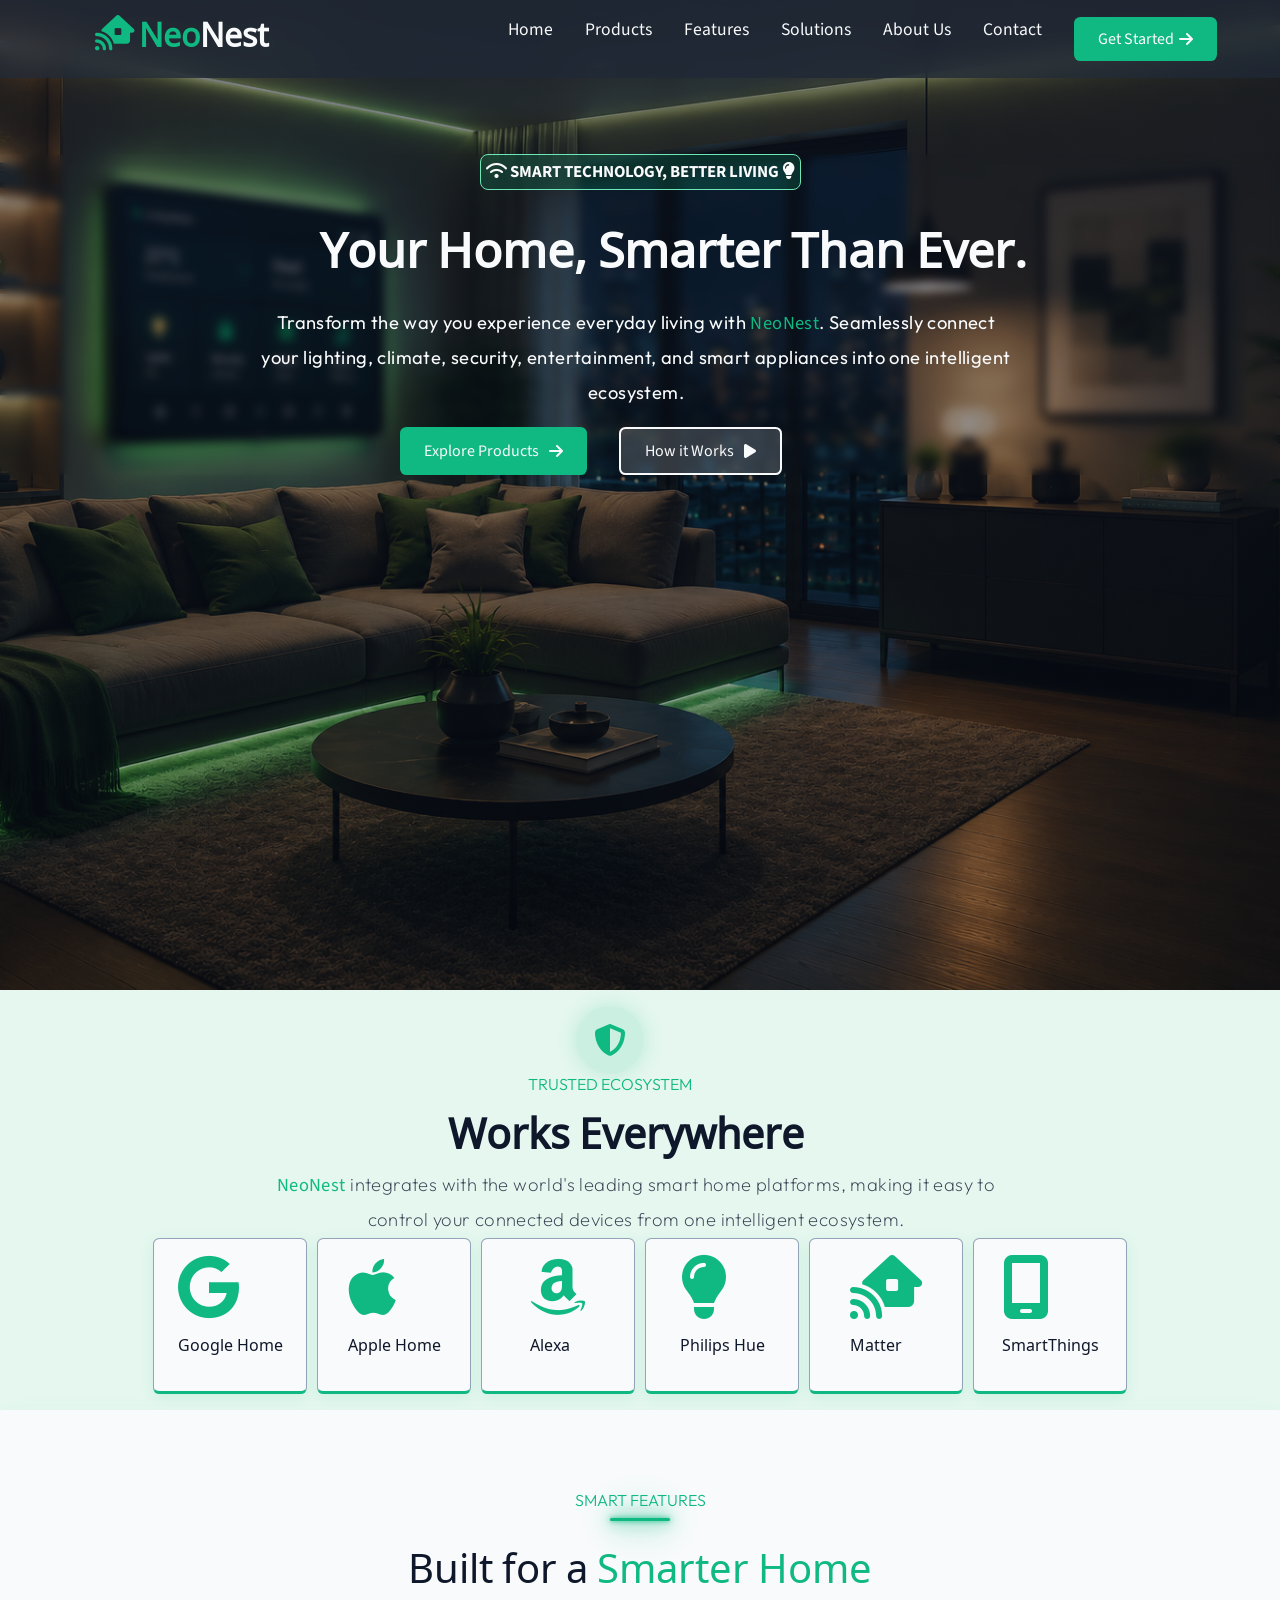
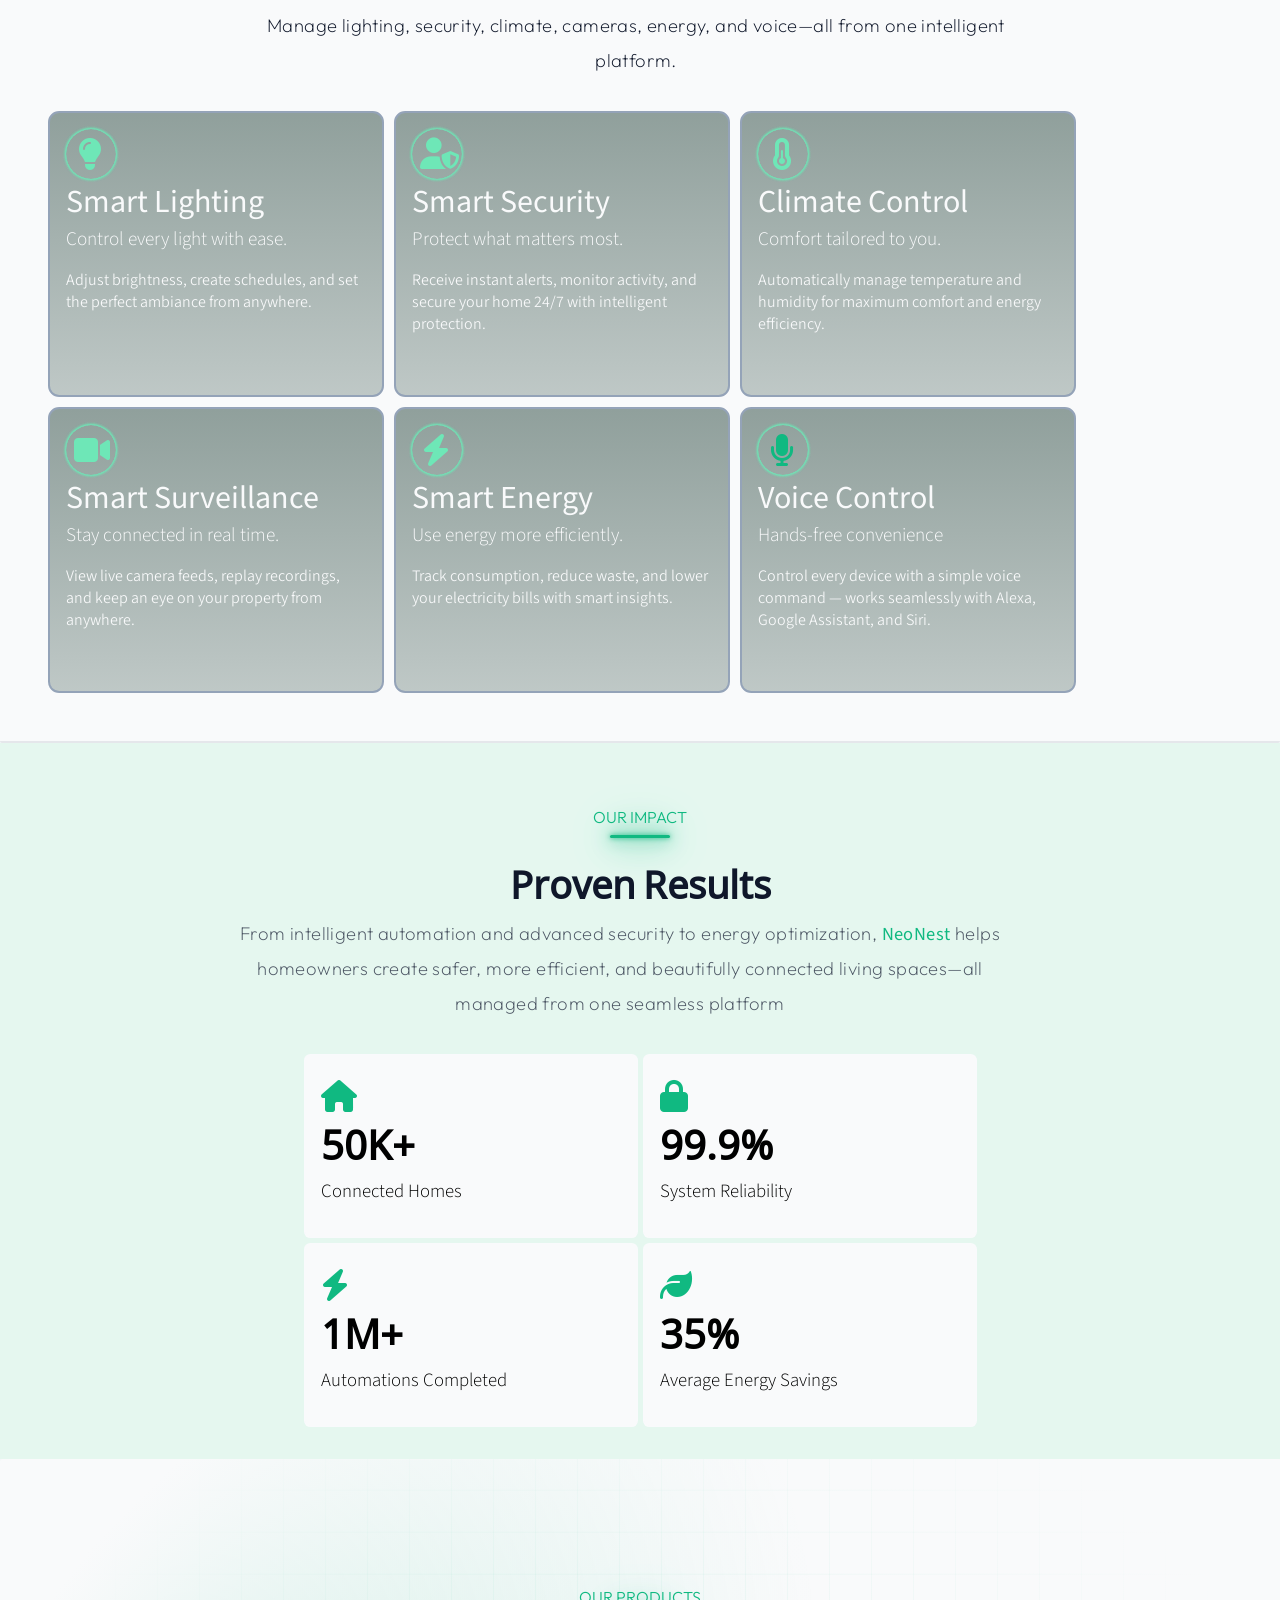
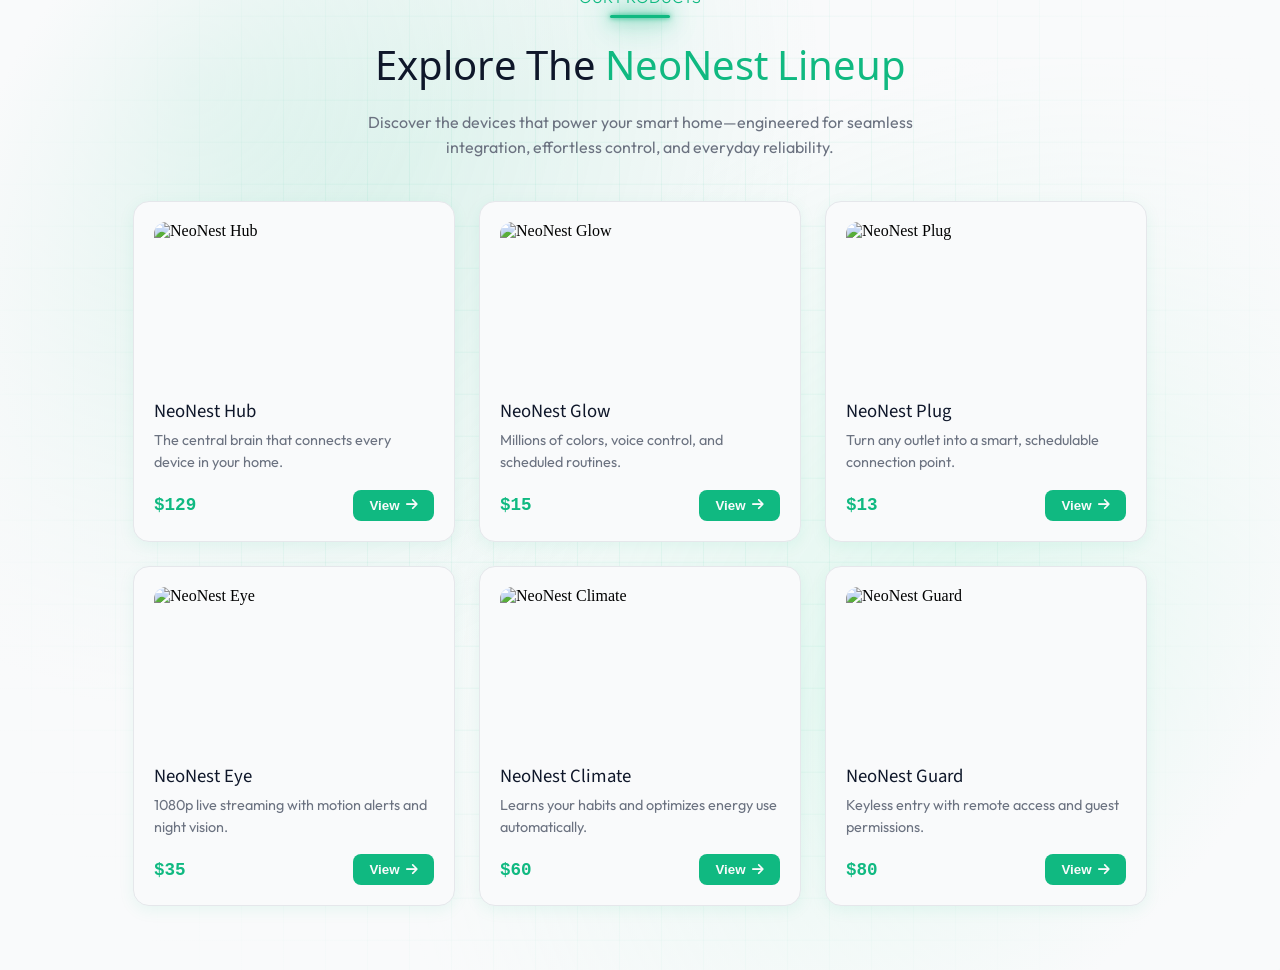
==== commit 4f1b4dcf: "Add files via upload" ====
--- a/index.html
+++ b/index.html
@@ -81,7 +81,7 @@
         </p>
 
         <h2>
-            Works Seamlessly With
+            Works Everywhere
         </h2>
 
         <p class="compatibility-text">
@@ -128,8 +128,11 @@
     </section>
     <section class="features">
         <div class="features-ctn">
-            <h1 class="first-hdr">Everything Connected.</h1>
-            <h1 class="sec-hdr">Everything Controlled.</h1>
+           <div class="features-header">
+             <p class="products-tag">SMART FEATURES</p>
+             <div class="underline"></div>
+             <h2 class="features-hdr">Built for a <span>Smarter Home</span></h2>
+            </div>
             <p class="feature-txt">Manage lighting, security, climate, cameras, energy, and voice—all from one intelligent platform.</p>
             <div class="feature-cards">
                 <div class="cards">
@@ -192,6 +195,16 @@
                        </div>
                     </div>
                 </div>
+                <div class="card card-content6">
+                    <div class="round-border">
+                        <i class="fa-solid fa-microphone mic-icon"></i>
+                    </div>
+                    <div class="text-ctn">
+                        <h2>Voice Control</h2>
+                        <h3>Hands-free convenience</h3>
+                        <p>Control every device with a simple voice command — works seamlessly with Alexa, Google Assistant, and Siri.</p>
+                    </div>
+                </div>
             </div>
             </div>
         </div>
@@ -203,9 +216,7 @@
         <div class="stats-ctn">
             <p class="stats-tag">OUR IMPACT</p>
             <div class="underline"></div>
-            <h2>Smarter Homes. 
-                <span>Proven Results.</span>
-            </h2>
+            <h2>Proven Results</h2>
             <p class="stats-desc">From intelligent automation and advanced security to energy optimization, <span class="green-txt">NeoNest</span> helps homeowners create safer, more efficient, and beautifully connected living spaces—all managed from one seamless platform</p>
             <div class="stats">
                 <div class="stat">
@@ -234,228 +245,238 @@
     <!-- PRODUCTS -->
 
 <section class="products">
-    <div class="products-ctn">
-        <p class="products-tag">OUR PRODUCTS</p>
-        <div class="underline"></div>
-        <h2>Explore The <span>NeoNest Lineup</span></h2>
-        <p class="products-desc">
-            Discover the devices that power your smart home—engineered for
-            seamless integration, effortless control, and everyday reliability.
-        </p>
-
-        <div class="product-cards">
-
-            <div class="product">
-                <div class="product-img">
-                    <img src="https://thegadgetflow.com/wp-content/uploads/2024/01/Homey-Bridge-Wireless-Widely-Compatible-Smart-Hub-01.jpg" alt="">
-                </div>
-                <h3>NeoNest Hub</h3>
-                <p>The central brain that connects every device in your home.</p>
-                <div class="product-footer">
-                    <span class="price">$129</span>
-                    <button class="product-btn " id="openBtn">View <i class="fa-solid fa-arrow-right"></i></button>
-                </div>
-            </div>
-           <div id="modal" class="hidden">
-              <div class="modal-content">
-                 <button id="closeBtn">X</button>
-                 <img src="https://thegadgetflow.com/wp-content/uploads/2024/01/Homey-Bridge-Wireless-Widely-Compatible-Smart-Hub-01.jpg" alt="">
-                 <h1>NeoNest Hub</h1>
-                 <p class="tagline">One hub. Every device. Total control.</p>
-                 <p class="description">NeoNest Hub connects seamlessly with Wi-Fi, Zigbee, and Z-Wave devices, letting you control your entire home from a single app or voice command.</p>
-                 <ul>
-                     <li>Voice assistant integration (Alexa, Google Assistant, Siri)</li>
-                     <li>Real-time energy usage monitoring</li>
-                     <li>Custom automation routines</li>
-                     <li>Security camera feed + motion alerts</li>
-                 </ul>
-                 <p class="price2">$128.99</p>
-
-                </div>
-           </div>
-
-            <div class="product">
-                <div class="product-img">
-                    <img src="https://www.lightology.com/img/prod/original/1195223.jpg" alt="">
-                </div>
-                <h3>NeoNest Glow</h3>
-                <p>Millions of colors, voice control, and scheduled routines.</p>
-                <div class="product-footer">
-                    <span class="price">$15</span>
-                    <button class="product-btn" id="openBtn2">View <i class="fa-solid fa-arrow-right"></i></button>
-                </div>
-            </div>
-             <div id="modal2" class="hidden">
-              <div class="modal-content">
-                 <button id="closeBtn2">X</button>
-                 <img src="https://www.lightology.com/img/prod/original/1195223.jpg" alt="">
-                 <h1>NeoNest Glow — Smart LED Bulb</h1>
-                 <p class="tagline">Light that listens.</p>
-                 <p class="description">NeoNest Glow is a Wi-Fi-enabled smart LED bulb that puts full control of your home's lighting in the palm of your hand — or the sound of your voice. Set the mood, save energy, and never walk into a dark room again.</p>
-                 <ul>
-                     <li>16 million colors + adjustable white tones (warm to cool)</li>
-                     <li>Voice control via Alexa, Google Assistant, Siri</li>
-                     <li>Schedule & automation — lights that turn on/off on your routine</li>
-                     <li>Dimmable from 1%–100%, no flicker</li>
-                     <li>Energy-efficient — up to 25,000 hours lifespan</li>
-                     <li>Works standalone or paired with NeoNest Hub for advanced automations (e.g., sync with door sensors, motion alerts, "movie night" scene)</li>
-                 </ul>
-                 <h2>Specs</h2>
-                 <ul>
-                    <li>9W, equivalent to 60W incandescent</li>
-                    <li>E27/E26 base, Wi-Fi 2.4GHz</li>
-                    <li>No hub required (but hub unlocks advanced scenes)</li>
-                 </ul>
-                 <p class="price2">$14.99 (or $39.99 for a 3-pack)</p>
-
-                </div>
-           </div>
-
-            <div class="product">
-                <div class="product-img">
-                    <img src="https://i5.walmartimages.com/seo/DAYBETTER-Smart-Plug-WiFi-Smart-Outlet-Compatible-Alexa-Google-home-voice-control-Timer-Function-Supports-2-4GHz-Network-No-Hub-Required-15-Amp-Pack_b8ac5494-fb99-4359-b6ad-a69ead553ca4.0cc98c77a248f6b97c251d7950f54662.jpeg" alt="">
-                </div>
-                <h3>NeoNest Plug</h3>
-                <p>Turn any outlet into a smart, schedulable connection point.</p>
-                <div class="product-footer">
-                    <span class="price">$13</span>
-                    <button class="product-btn" id="openBtn3">View <i class="fa-solid fa-arrow-right"></i></button>
-                </div>
-            </div>
-            <div id="modal3" class="hidden">
-              <div class="modal-content">
-                 <button id="closeBtn3">X</button>
-                 <img src="https://i5.walmartimages.com/seo/DAYBETTER-Smart-Plug-WiFi-Smart-Outlet-Compatible-Alexa-Google-home-voice-control-Timer-Function-Supports-2-4GHz-Network-No-Hub-Required-15-Amp-Pack_b8ac5494-fb99-4359-b6ad-a69ead553ca4.0cc98c77a248f6b97c251d7950f54662.jpeg" alt="">
-                 <h1>NeoNest Plug— Smart WiFi Outlet</h1>
-                 <p class="tagline">Any outlet, made smart.</p>
-                 <p class="description">NeoNest Plug turns any regular wall outlet into a smart one. Control lamps, fans, or appliances remotely, set schedules, and track energy usage — all from your phone or with a simple voice command.</p>
-                 <ul>
-                     <li>Voice assistant integration (Alexa, Google Assistant, Siri)</li>
-                     <li>Remote on/off from anywhere via app</li>
-                     <li>Scheduling & timers (e.g. auto-off at night)</li>
-                     <li>Energy monitoring — track how much power connected devices use</li>
-                     <li>Compact design, fits behind furniture without blocking the second outlet</li>
-                 </ul>
-                 <h2>Specs</h2>
-                 <ul>
-                    <li> 10A / 1200W max load</li>
-                    <li> Wi-Fi 2.4GHz</li>
-                    <li> No hub required</li>
-                 </ul>
-                 <p class="price2">$12.99</p>
-
-                </div>
-           </div>
-
-
-            <div class="product">
-                <div class="product-img">
-                    <img src="https://ihrsecurity.com/wp-content/uploads/2025/07/indoor-security-cameras-023-preview-662bee34c6a12.webp" alt="">
-                </div>
-                <h3>NeoNest Eye</h3>
-                <p>1080p live streaming with motion alerts and night vision.</p>
-                <div class="product-footer">
-                    <span class="price">$35</span>
-                    <button class="product-btn" id="openBtn4">View <i class="fa-solid fa-arrow-right"></i></button>
-                </div>
-            </div>
-            <div id="modal4" class="hidden">
-              <div class="modal-content">
-                 <button id="closeBtn4">X</button>
-                 <img src="https://ihrsecurity.com/wp-content/uploads/2025/07/indoor-security-cameras-023-preview-662bee34c6a12.webp" alt="">
-                 <h1>NeoNest Eye— Smart Security Camera</h1>
-                 <p class="tagline">Watch over what matters</p>
-                 <p class="description">NeoNest Eye keeps an eye on your home around the clock. With crisp night vision, motion alerts, and two-way audio, you can check in on your space — or talk to whoever's in it — from anywhere in the world.</p>
-                 <ul>
-                     <li>1080p HD video with night vision</li>
-                     <li>Real-time motion & sound alerts sent to your phone</li>
-                     <li>Two-way audio (talk and listen through the camera)</li>
-                     <li>Cloud + local storage options for recordings</li>
-                     <li>Works standalone or integrates with NeoNest Hub for smart automations (e.g. lights turn on when motion is detected)</li>
-                 </ul>
-                 <h2>Specs</h2>
-                 <ul>
-                    <li>130° wide-angle lens</li>
-                    <li>Wi-Fi 2.4GHz/5GHz</li>
-                    <li>Night vision up to 30ft</li>
-                 </ul>
-                 <p class="price2">$34.99</p>
-
-                </div>
-            </div>
-            <div class="product">
-                <div class="product-img">
-                   <img src="https://down-ph.img.susercontent.com/file/sg-11134201-7rce1-m6d5s51xsjwqb9" alt="">
-                </div>
-                <h3>NeoNest Climate</h3>
-                <p>Learns your habits and optimizes energy use automatically.</p>
-                <div class="product-footer">
-                    <span class="price">$60</span>
-                    <button class="product-btn" id="openBtn5">View <i class="fa-solid fa-arrow-right"></i></button>
-                </div>
-            </div>
-            <div id="modal5" class="hidden">
-              <div class="modal-content">
-                 <button id="closeBtn5">X</button>
-                 <img src="https://down-ph.img.susercontent.com/file/sg-11134201-7rce1-m6d5s51xsjwqb9" alt="">
-                 <h1>NeoNest Climate — Smart Thermostat</h1>
-                 <p class="tagline">Comfort that learns you.</p>
-                 <p class="description">NeoNest Climate keeps your home at the perfect temperature — automatically. It learns your daily routine, adjusts heating and cooling to save energy, and lets you control the temperature from anywhere.</p>
-                 <ul>
-                     <li>Learns your schedule and adjusts automatically over time</li>
-                     <li>Remote control from the app — change the temperature before you even get home</li>
-                     <li>Energy usage reports to help cut utility bills</li>
-                     <li>Syncs with NeoNest Hub for whole-home automation (e.g. lower heat when no motion detected)</li>
-                     <li>Voice control (Alexa, Google Assistant, Siri)</li>
-                 </ul>
-                 <h2>Specs</h2>
-                 <ul>
-                    <li>Compatible with most HVAC systems</li>
-                    <li> Wi-Fi 2.4GHz</li>
-                    <li>Touch display</li>
-                 </ul>
-                 <p class="price2">$59.99</p>
-
-                </div>
-            </div>
-            <div class="product">
-                <div class="product-img">
-                    <img src="https://yrhandlock.com/cdn/shop/products/A220SNnew_39e4fe47-81d1-4230-b3ea-433af2fee580_1200x1200.jpg?v=1665993508" alt="">
-                </div>
-                <h3>NeoNest Guard</h3>
-                <p>Keyless entry with remote access and guest permissions.</p>
-                <div class="product-footer">
-                    <span class="price">$80</span>
-                    <button class="product-btn" id="openBtn6">View <i class="fa-solid fa-arrow-right"></i></button>
-                </div>
-            </div>
-            <div id="modal6" class="hidden">
-              <div class="modal-content">
-                 <button id="closeBtn6">X</button>
-                 <img src="https://yrhandlock.com/cdn/shop/products/A220SNnew_39e4fe47-81d1-4230-b3ea-433af2fee580_1200x1200.jpg?v=1665993508" alt="">
-                 <h1>NeoNest Guard — Smart Door Lock</h1>
-                 <p class="tagline">Keyless. Secure. Yours.</p>
-                 <p class="description">NeoNest Guard replaces your everyday lock with a secure, keyless entry system. Unlock your door with a code, your phone, or a fingerprint — and always know who's coming and going, even when you're not home.</p>
-                 <ul>
-                     <li>Keyless entry via PIN code, app, or fingerprint</li>
-                     <li>Auto-lock & auto-unlock based on your location</li>
-                     <li>Real-time entry notifications (know when family or guests come in)</li>
-                     <li>Create temporary access codes for guests or deliveries</li>
-                     <li>Syncs with NeoNest Hub for automations (e.g. lights turn on when you unlock the door)</li>
-                 </ul>
-                 <h2>Specs</h2>
-                  <ul>
-                    <li>Fits standard deadbolts</li>
-                    <li>Wi-Fi + Bluetooth</li>
-                    <li>Battery backup up to 6 months</li>
-                  </ul>
-                 <p class="price2">$79.99</p>
-
-                </div>
-            </div>
-        </div>
+  <div class="products-ctn">
+    <p class="products-tag">OUR PRODUCTS</p>
+    <div class="underline"></div>
+    <h2>Explore The <span>NeoNest Lineup</span></h2>
+    <p class="products-desc">
+      Discover the devices that power your smart home—engineered for
+      seamless integration, effortless control, and everyday reliability.
+    </p>
+ 
+    <div class="product-cards">
+ 
+      <!-- NeoNest Hub -->
+      <div class="product">
+        <div class="product-img">
+          <img src="https://thegadgetflow.com/wp-content/uploads/2024/01/Homey-Bridge-Wireless-Widely-Compatible-Smart-Hub-01.jpg" alt="NeoNest Hub">
+        </div>
+        <h3>NeoNest Hub</h3>
+        <p>The central brain that connects every device in your home.</p>
+        <div class="product-footer">
+          <span class="price">$129</span>
+          <button class="product-btn" data-modal-target="modal1">View <i class="fa-solid fa-arrow-right"></i></button>
+        </div>
+      </div>
+ 
+      <!-- NeoNest Glow -->
+      <div class="product">
+        <div class="product-img">
+          <img src="https://www.lightology.com/img/prod/original/1195223.jpg" alt="NeoNest Glow">
+        </div>
+        <h3>NeoNest Glow</h3>
+        <p>Millions of colors, voice control, and scheduled routines.</p>
+        <div class="product-footer">
+          <span class="price">$15</span>
+          <button class="product-btn" data-modal-target="modal2">View <i class="fa-solid fa-arrow-right"></i></button>
+        </div>
+      </div>
+ 
+      <!-- NeoNest Plug -->
+      <div class="product">
+        <div class="product-img">
+          <img src="https://i5.walmartimages.com/seo/DAYBETTER-Smart-Plug-WiFi-Smart-Outlet-Compatible-Alexa-Google-home-voice-control-Timer-Function-Supports-2-4GHz-Network-No-Hub-Required-15-Amp-Pack_b8ac5494-fb99-4359-b6ad-a69ead553ca4.0cc98c77a248f6b97c251d7950f54662.jpeg" alt="NeoNest Plug">
+        </div>
+        <h3>NeoNest Plug</h3>
+        <p>Turn any outlet into a smart, schedulable connection point.</p>
+        <div class="product-footer">
+          <span class="price">$13</span>
+          <button class="product-btn" data-modal-target="modal3">View <i class="fa-solid fa-arrow-right"></i></button>
+        </div>
+      </div>
+ 
+      <!-- NeoNest Eye -->
+      <div class="product">
+        <div class="product-img">
+          <img src="https://ihrsecurity.com/wp-content/uploads/2025/07/indoor-security-cameras-023-preview-662bee34c6a12.webp" alt="NeoNest Eye">
+        </div>
+        <h3>NeoNest Eye</h3>
+        <p>1080p live streaming with motion alerts and night vision.</p>
+        <div class="product-footer">
+          <span class="price">$35</span>
+          <button class="product-btn" data-modal-target="modal4">View <i class="fa-solid fa-arrow-right"></i></button>
+        </div>
+      </div>
+ 
+      <!-- NeoNest Climate -->
+      <div class="product">
+        <div class="product-img">
+          <img src="https://down-ph.img.susercontent.com/file/sg-11134201-7rce1-m6d5s51xsjwqb9" alt="NeoNest Climate">
+        </div>
+        <h3>NeoNest Climate</h3>
+        <p>Learns your habits and optimizes energy use automatically.</p>
+        <div class="product-footer">
+          <span class="price">$60</span>
+          <button class="product-btn" data-modal-target="modal5">View <i class="fa-solid fa-arrow-right"></i></button>
+        </div>
+      </div>
+ 
+      <!-- NeoNest Guard -->
+      <div class="product">
+        <div class="product-img">
+          <img src="https://yrhandlock.com/cdn/shop/products/A220SNnew_39e4fe47-81d1-4230-b3ea-433af2fee580_1200x1200.jpg?v=1665993508" alt="NeoNest Guard">
+        </div>
+        <h3>NeoNest Guard</h3>
+        <p>Keyless entry with remote access and guest permissions.</p>
+        <div class="product-footer">
+          <span class="price">$80</span>
+          <button class="product-btn" data-modal-target="modal6">View <i class="fa-solid fa-arrow-right"></i></button>
+        </div>
+      </div>
+ 
     </div>
+  </div>
 </section>
+ 
+<!-- ===== MODALS ===== -->
+ 
+<div id="modal1" class="hidden">
+  <div class="modal-content">
+    <button class="closeBtn" data-modal-close>&times;</button>
+    <img src="https://thegadgetflow.com/wp-content/uploads/2024/01/Homey-Bridge-Wireless-Widely-Compatible-Smart-Hub-01.jpg" alt="NeoNest Hub">
+    <h1>NeoNest Hub</h1>
+    <p class="tagline">One hub. Every device. Total control.</p>
+    <p class="description">NeoNest Hub connects seamlessly with Wi-Fi, Zigbee, and Z-Wave devices, letting you control your entire home from a single app or voice command.</p>
+    <ul>
+      <li>Voice assistant integration (Alexa, Google Assistant, Siri)</li>
+      <li>Real-time energy usage monitoring</li>
+      <li>Custom automation routines</li>
+      <li>Security camera feed + motion alerts</li>
+    </ul>
+    <p class="price2">$128.99</p>
+  </div>
+</div>
+ 
+<div id="modal2" class="hidden">
+  <div class="modal-content">
+    <button class="closeBtn" data-modal-close>&times;</button>
+    <img src="https://www.lightology.com/img/prod/original/1195223.jpg" alt="NeoNest Glow">
+    <h1>NeoNest Glow — Smart LED Bulb</h1>
+    <p class="tagline">Light that listens.</p>
+    <p class="description">NeoNest Glow is a Wi-Fi-enabled smart LED bulb that puts full control of your home's lighting in the palm of your hand — or the sound of your voice. Set the mood, save energy, and never walk into a dark room again.</p>
+    <ul>
+      <li>16 million colors + adjustable white tones (warm to cool)</li>
+      <li>Voice control via Alexa, Google Assistant, Siri</li>
+      <li>Schedule & automation — lights that turn on/off on your routine</li>
+      <li>Dimmable from 1%–100%, no flicker</li>
+      <li>Energy-efficient — up to 25,000 hours lifespan</li>
+      <li>Works standalone or paired with NeoNest Hub for advanced automations (e.g., sync with door sensors, motion alerts, "movie night" scene)</li>
+    </ul>
+    <h2>Specs</h2>
+    <ul>
+      <li>9W, equivalent to 60W incandescent</li>
+      <li>E27/E26 base, Wi-Fi 2.4GHz</li>
+      <li>No hub required (but hub unlocks advanced scenes)</li>
+    </ul>
+    <p class="price2">$14.99 (or $39.99 for a 3-pack)</p>
+  </div>
+</div>
+ 
+<div id="modal3" class="hidden">
+  <div class="modal-content">
+    <button class="closeBtn" data-modal-close>&times;</button>
+    <img src="https://i5.walmartimages.com/seo/DAYBETTER-Smart-Plug-WiFi-Smart-Outlet-Compatible-Alexa-Google-home-voice-control-Timer-Function-Supports-2-4GHz-Network-No-Hub-Required-15-Amp-Pack_b8ac5494-fb99-4359-b6ad-a69ead553ca4.0cc98c77a248f6b97c251d7950f54662.jpeg" alt="NeoNest Plug">
+    <h1>NeoNest Plug — Smart WiFi Outlet</h1>
+    <p class="tagline">Any outlet, made smart.</p>
+    <p class="description">NeoNest Plug turns any regular wall outlet into a smart one. Control lamps, fans, or appliances remotely, set schedules, and track energy usage — all from your phone or with a simple voice command.</p>
+    <ul>
+      <li>Voice assistant integration (Alexa, Google Assistant, Siri)</li>
+      <li>Remote on/off from anywhere via app</li>
+      <li>Scheduling & timers (e.g. auto-off at night)</li>
+      <li>Energy monitoring — track how much power connected devices use</li>
+      <li>Compact design, fits behind furniture without blocking the second outlet</li>
+    </ul>
+    <h2>Specs</h2>
+    <ul>
+      <li>10A / 1200W max load</li>
+      <li>Wi-Fi 2.4GHz</li>
+      <li>No hub required</li>
+    </ul>
+    <p class="price2">$12.99</p>
+  </div>
+</div>
+ 
+<div id="modal4" class="hidden">
+  <div class="modal-content">
+    <button class="closeBtn" data-modal-close>&times;</button>
+    <img src="https://ihrsecurity.com/wp-content/uploads/2025/07/indoor-security-cameras-023-preview-662bee34c6a12.webp" alt="NeoNest Eye">
+    <h1>NeoNest Eye — Smart Security Camera</h1>
+    <p class="tagline">Watch over what matters</p>
+    <p class="description">NeoNest Eye keeps an eye on your home around the clock. With crisp night vision, motion alerts, and two-way audio, you can check in on your space — or talk to whoever's in it — from anywhere in the world.</p>
+    <ul>
+      <li>1080p HD video with night vision</li>
+      <li>Real-time motion & sound alerts sent to your phone</li>
+      <li>Two-way audio (talk and listen through the camera)</li>
+      <li>Cloud + local storage options for recordings</li>
+      <li>Works standalone or integrates with NeoNest Hub for smart automations (e.g. lights turn on when motion is detected)</li>
+    </ul>
+    <h2>Specs</h2>
+    <ul>
+      <li>130° wide-angle lens</li>
+      <li>Wi-Fi 2.4GHz/5GHz</li>
+      <li>Night vision up to 30ft</li>
+    </ul>
+    <p class="price2">$34.99</p>
+  </div>
+</div>
+ 
+<div id="modal5" class="hidden">
+  <div class="modal-content">
+    <button class="closeBtn" data-modal-close>&times;</button>
+    <img src="https://down-ph.img.susercontent.com/file/sg-11134201-7rce1-m6d5s51xsjwqb9" alt="NeoNest Climate">
+    <h1>NeoNest Climate — Smart Thermostat</h1>
+    <p class="tagline">Comfort that learns you.</p>
+    <p class="description">NeoNest Climate keeps your home at the perfect temperature — automatically. It learns your daily routine, adjusts heating and cooling to save energy, and lets you control the temperature from anywhere.</p>
+    <ul>
+      <li>Learns your schedule and adjusts automatically over time</li>
+      <li>Remote control from the app — change the temperature before you even get home</li>
+      <li>Energy usage reports to help cut utility bills</li>
+      <li>Syncs with NeoNest Hub for whole-home automation (e.g. lower heat when no motion detected)</li>
+      <li>Voice control (Alexa, Google Assistant, Siri)</li>
+    </ul>
+    <h2>Specs</h2>
+    <ul>
+      <li>Compatible with most HVAC systems</li>
+      <li>Wi-Fi 2.4GHz</li>
+      <li>Touch display</li>
+    </ul>
+    <p class="price2">$59.99</p>
+  </div>
+</div>
+ 
+<div id="modal6" class="hidden">
+  <div class="modal-content">
+    <button class="closeBtn" data-modal-close>&times;</button>
+    <img src="https://yrhandlock.com/cdn/shop/products/A220SNnew_39e4fe47-81d1-4230-b3ea-433af2fee580_1200x1200.jpg?v=1665993508" alt="NeoNest Guard">
+    <h1>NeoNest Guard — Smart Door Lock</h1>
+    <p class="tagline">Keyless. Secure. Yours.</p>
+    <p class="description">NeoNest Guard replaces your everyday lock with a secure, keyless entry system. Unlock your door with a code, your phone, or a fingerprint — and always know who's coming and going, even when you're not home.</p>
+    <ul>
+      <li>Keyless entry via PIN code, app, or fingerprint</li>
+      <li>Auto-lock & auto-unlock based on your location</li>
+      <li>Real-time entry notifications (know when family or guests come in)</li>
+      <li>Create temporary access codes for guests or deliveries</li>
+      <li>Syncs with NeoNest Hub for automations (e.g. lights turn on when you unlock the door)</li>
+    </ul>
+    <h2>Specs</h2>
+    <ul>
+      <li>Fits standard deadbolts</li>
+      <li>Wi-Fi + Bluetooth</li>
+      <li>Battery backup up to 6 months</li>
+    </ul>
+    <p class="price2">$79.99</p>
+  </div>
+</div>
 
     
     <script src="script.js"></script>
--- a/style.css
+++ b/style.css
@@ -5,31 +5,28 @@
 
 :root{
     --Emerald-green:#10B981;
-    --Charcoal:#111827;
+    --Charcoal:#1F2937;      /* lightened from #111827 */
     --Off-White:#F9FAFB;
-    --Slate:#374151;
+    --Slate:#94A3B8;         /* lightened from #374151 */
     --Mint:#6EE7B7;
+    --Deep:#0F172A;          /* kept for text/small accents only, not big backgrounds */
+    --Panel:#E5F7EF;         /* new: soft mint-tinted panel bg for light sections */
 }
 body{
     background-color: var(--Off-White);
 }
 
 header{
-    background: 
+    background:
     linear-gradient(
-        rgba(0, 0, 0, 0.712),
-        rgba(0, 0, 0, 0.486)
+        rgba(15, 23, 42, 0.55),
+        rgba(15, 23, 42, 0.35)
     ),
     url(bg-house.png);
     background-repeat: no-repeat;
     background-position: center;
     background-size: cover;
     min-height: 100vh;
-    /* display: flex;
-    justify-content: space-between;
-    align-items: center;
-    padding-bottom: 120px; */
-    
     position: relative;
      padding-top: 90px;
 
@@ -40,7 +37,7 @@
     inset:0;
 
     background:
-    linear-gradient(rgba(0,0,0,.6),rgba(0,0,0,.4)),
+    linear-gradient(rgba(15,23,42,.45),rgba(15,23,42,.3)),
     url(bg-phone.png);
 
     background-size:cover;
@@ -65,11 +62,10 @@
      top: 0;
     left: 0;
     width: 100%;
-    border-bottom: 1px #374151 solid;
     padding: 1rem;
     animation: fadeIn 1.5s ease-in-out;
     z-index: 9999;
-    background: #111827;
+    background: #1F2937c0;
 }
 .brand-ctn{
     display: inline-flex;
@@ -95,7 +91,6 @@
     text-decoration: none;
     color: var(--Off-White);
     font-family: "Source Sans 3";
-    /* letter-spacing: 1.1; */
     position: relative;
 }
 .nav-btn a{
@@ -144,7 +139,7 @@
 .nav-btn:hover{
     transform: scale( 1.05);
     transition: ease 1s;
-    background-color: #016141;
+    background-color: #059669;
 }
 .arrow-icon{
     font-size: 1rem;
@@ -182,14 +177,13 @@
 
 
 .hero-section{
-    /* margin-left: 20rem; */
     margin-top: 4rem;
     backdrop-filter: blur(5px);
 }
 .highlight-text{
     margin-left: 30rem;
     backdrop-filter: blur (5px);
-    background: #09946148;
+    background: #10B98130;
     border: 1px solid var(--Mint);
     border-radius: 0.5rem;
     color: var(--Off-White);
@@ -257,7 +251,7 @@
     animation: slideIn 2s ease;
 }
 .ctn1:hover{
-    background-color: #016141;
+    background-color: #059669;
     box-shadow: inset rgba(0, 0, 0, 0)  ;
     transform: scale(1.1);
     transition: .5s ease;
@@ -267,10 +261,9 @@
     align-items: center;
     justify-content: center;
     backdrop-filter: blur(15px);
-    background: #1118278e;
-    border: var(--Slate) 2px solid;
+    background: #F9FAFB2e;
+    border: var(--Off-White) 2px solid;
     color: var(--Off-White);
-    border: none;
     border-radius: 0.4rem;
 
     padding: 0.7rem 1.5rem;
@@ -285,7 +278,7 @@
     box-shadow: inset rgba(0, 0, 0, 0)  ;
     transform: scale(1.1);
     transition: .5s ease;
-    background: var(--Charcoal);
+    background: #F9FAFB55;
     box-shadow: inset rgba(0, 0, 0, 0) 2px 4px 15px;
 }
 
@@ -293,8 +286,8 @@
 /* COMPATIBILTY CTN */
 
 .compatibility{
-    background: #111827;
-    box-shadow: 20px 20px 20px 0 var(--Off-White);
+    background: var(--Panel);
+    box-shadow: 0 10px 30px rgba(16,185,129,.08);
     border-radius: 2px;
     padding: 1rem;
 }
@@ -302,7 +295,7 @@
 .security-icon{
     color: var(--Emerald-green);
     font-size: 2rem;
-    background: rgba(16,185,129,.08);
+    background: rgba(16,185,129,.12);
     padding: 18px;
     border-radius: 50%;
     box-shadow: 0 0 20px rgba(16,185,129,.2);
@@ -316,7 +309,7 @@
   color: var(--Emerald-green);
 }
 .compatibility h2{
-    color: var(--Off-White);
+    color: var(--Deep);
  font-family: "Noto Sans Bhaiksuki";
  font-size: 2.56rem;
  animation: slideIn 1.5s  ease-in;
@@ -324,7 +317,7 @@
  margin-top: 1rem;
 }
 .compatibility-text{
-     color:#eeeeeec4;
+     color:#374151;
     font-size: 1.15rem;
     font-weight: 200;
     line-height: 1.9;
@@ -347,15 +340,16 @@
 .brand{
     display: grid;
     justify-content: center;
-    border: #374151 2px solid;
+    border: var(--Slate) 1px solid;
     padding: 1rem;
-    color: var(--Off-White);
-    background: #03070e;
+    color: var(--Deep);
+    background: var(--Off-White);
     border-radius: 0.4rem;
     width: 120px;
     height: 120px;
     border-bottom: #10B981 3px solid;
     font-family: "Noto Sans Bhaiksuki";
+    box-shadow: 0 4px 14px rgba(16,185,129,.1);
 }
 .google-icon, .apple-icon, .alexa-icon,.matter-icon, .philip-icon , .smart-icon{
     font-size: 4rem;
@@ -368,33 +362,30 @@
 
 
 .features{
-   background: url(features-bg.png);
-    box-shadow: 20px 20px 20px 0 var(--Off-White);
+    background: var(--Off-White);
+    box-shadow: 0 10px 30px rgba(16,185,129,.06);
     border-radius: 2px;
     padding: 1rem;
     background-repeat: no-repeat;
     background-position: center;
     background-size: cover;
-    border-bottom: 2px solid #eeeeeec4;    
-}
-.first-hdr{
-     color: var(--Off-White);
- font-family: "Noto Sans Bhaiksuki";
- font-size: 2.4rem;
- animation: slideIn 1.5s  ease-in;
- text-align: center;
- margin-top: 1rem;
-}
-.sec-hdr{
- color: var(--Emerald-green);
- font-family: "Noto Sans Bhaiksuki";
- font-size: 2.66rem;
- animation: slideRight 1.5s  ease-in;
- text-align: center;
- margin-top: 1rem;
+    border-bottom: 2px solid #E5E7EB;
+}
+.features-hdr{
+    color: var(--Deep);
+    font-family: "Noto Sans Bhaiksuki", sans-serif;
+    font-weight: 300;
+    font-size: 2.5rem;
+    text-align: center;
+    margin-bottom: 0.5rem;
+    animation: slideIn 1.5s ease-in;
+}
+
+.features-hdr span{
+    color: var(--Emerald-green);
 }
 .feature-txt, .stats-desc{
-     color: #eeeeeec4;
+     color: var(--Deep);
     font-size: 1.15rem;
     font-weight: 200;
     line-height: 1.9;
@@ -418,7 +409,7 @@
     background-position: center;
     background-size: cover;
     padding: 1rem; 
-     border: 2.5px solid var(--Slate);
+     border: 2px solid var(--Slate);
     border-radius: 0.7rem;
     color: var(--Off-White);
     width: 300px;
@@ -426,87 +417,102 @@
 }
 .card:hover{
     transform: translateY(-5px);
-    background: #111827;
+    border-color: var(--Emerald-green);
     transition: .3s ease-in-out;
 }
+/* lightened overlays so the photos read brighter, green tint added for cohesion */
 .card-content3{
-    background: linear-gradient(rgba(0, 0, 1, 0.664), rgba(0, 0, 0, 0.397)) , url(https://media.istockphoto.com/id/1678741974/photo/mother-and-son-at-home-using-a-smart-thermostat.jpg?b=1&s=612x612&w=0&k=20&c=F-74yQ2TMoO8t30bte263fWEkOr9nvjWxRrM4S5ifmE=);
+    background: linear-gradient(rgba(16,50,40,0.45), rgba(16,50,40,0.25)) , url(https://media.istockphoto.com/id/1678741974/photo/mother-and-son-at-home-using-a-smart-thermostat.jpg?b=1&s=612x612&w=0&k=20&c=F-74yQ2TMoO8t30bte263fWEkOr9nvjWxRrM4S5ifmE=);
     background-repeat: no-repeat;
     background-position: top;
 }
 .card-content4{
-     background: linear-gradient(rgba(0, 0, 1, 0.664), rgba(0, 0, 0, 0.397)) , url(https://plus.unsplash.com/premium_photo-1675016457613-2291390d1bf6?w=500&auto=format&fit=crop&q=60&ixlib=rb-4.1.0&ixid=M3wxMjA3fDB8MHxzZWFyY2h8MXx8Y2N0diUyMG1vbml0b3JpbmclMjBzbWFydCUyMGhvbWVzfGVufDB8fDB8fHww);
+     background: linear-gradient(rgba(16,50,40,0.45), rgba(16,50,40,0.25)) , url(https://plus.unsplash.com/premium_photo-1675016457613-2291390d1bf6?w=500&auto=format&fit=crop&q=60&ixlib=rb-4.1.0&ixid=M3wxMjA3fDB8MHxzZWFyY2h8MXx8Y2N0diUyMG1vbml0b3JpbmclMjBzbWFydCUyMGhvbWVzfGVufDB8fDB8fHww);
      background-position:right;
 }
 .card-content1{
-    background: linear-gradient(rgba(0, 0, 1, 0.664), rgba(0, 0, 0, 0.397)) , url(https://plus.unsplash.com/premium_photo-1728776080538-653e418842c9?w=500&auto=format&fit=crop&q=60&ixlib=rb-4.1.0&ixid=M3wxMjA3fDB8MHxzZWFyY2h8MjV8fHNtYXJ0JTIwbGlnaHRpbmd8ZW58MHx8MHx8fDA%3D);
+    background: linear-gradient(rgba(16,50,40,0.45), rgba(16,50,40,0.25)) , url(https://plus.unsplash.com/premium_photo-1728776080538-653e418842c9?w=500&auto=format&fit=crop&q=60&ixlib=rb-4.1.0&ixid=M3wxMjA3fDB8MHxzZWFyY2h8MjV8fHNtYXJ0JTIwbGlnaHRpbmd8ZW58MHx8MHx8fDA%3D);
 }
 .card-content2{
-    background: linear-gradient(rgba(0, 0, 1, 0.664), rgba(0, 0, 0, 0.397)) , url(https://plus.unsplash.com/premium_photo-1729436833449-225649403fc0?w=500&auto=format&fit=crop&q=60&ixlib=rb-4.1.0&ixid=M3wxMjA3fDB8MHxzZWFyY2h8MXx8c21hcnQlMjBsb2NrfGVufDB8fDB8fHww);
+    background: linear-gradient(rgba(16,50,40,0.45), rgba(16,50,40,0.25)) , url(https://plus.unsplash.com/premium_photo-1729436833449-225649403fc0?w=500&auto=format&fit=crop&q=60&ixlib=rb-4.1.0&ixid=M3wxMjA3fDB8MHxzZWFyY2h8MXx8c21hcnQlMjBsb2NrfGVufDB8fDB8fHww);
 }
 .card-content5{
-     background: linear-gradient(rgba(0, 0, 1, 0.664), rgba(0, 0, 0, 0.397)) , url(https://plus.unsplash.com/premium_photo-1729510247926-8e59b295375e?w=500&auto=format&fit=crop&q=60&ixlib=rb-4.1.0&ixid=M3wxMjA3fDB8MHxzZWFyY2h8MzM4fHxzbWFydCUyMGhvbWUlMjBlbmVyZ3l8ZW58MHx8MHx8fDA%3D)
-}
+     background: linear-gradient(rgba(16,50,40,0.45), rgba(16,50,40,0.25)) , url(https://plus.unsplash.com/premium_photo-1729510247926-8e59b295375e?w=500&auto=format&fit=crop&q=60&ixlib=rb-4.1.0&ixid=M3wxMjA3fDB8MHxzZWFyY2h8MzM4fHxzbWFydCUyMGhvbWUlMjBlbmVyZ3l8ZW58MHx8MHx8fDA%3D)
+}
+.card-content6{
+    background: linear-gradient(rgba(16,50,40,0.45), rgba(16,50,40,0.25)),
+      url(https://images.unsplash.com/photo-1512446816042-444d641267d4?w=350&h=250&fit=crop&q=80);
+    background-repeat: no-repeat;
+    background-position: center;
+    background-size: cover;
+}
+
 
 .round-border{
-    border: 2px solid var(--Emerald-green);
+    border: 2px solid var(--mint);
     border-radius: 50%;
     width: 50px;
     height: 50px;
     box-shadow:
-    0 0 3px  var(--Emerald-green),
-    0 0 3px var(--Emerald-green),
-    0 0 3px var(--Emerald-green),
-    0 0 3px var(--Emerald-green);
+    0 0 3px  var(--Mint),
+    0 0 3px var(--Mint),
+    0 0 3px var(--Mint),
+    0 0 3px var(--Mint);
 }
 .light-icon{
+    font-size: 2rem;
+    color: var(--Mint);
+    margin-left: 0.75rem;
+    margin-top: 0.6rem;
+
+}
+.user-shield-icon{
+    font-size: 1.95rem;
+    color: var(--Mint);
+    margin-left: 0.5rem;
+    margin-top: 0.6rem;
+}
+.temp-icon{
+    font-size: 2rem;
+    color: var(--Mint);
+    margin-left: 0.9rem;
+    margin-top: 0.6rem;
+}
+.video-icon{
+    font-size: 2rem;
+    color: var(--Mint);
+    margin-left: 0.5rem;
+    margin-top: 0.6rem;
+}
+.bolt-icon{ 
+    font-size: 2rem;
+    color: var(--Mint);
+    margin-left: 0.6rem;
+    margin-top: 0.6rem;
+}
+.mic-icon{
     font-size: 2rem;
     color: var(--Emerald-green);
     margin-left: 0.75rem;
     margin-top: 0.6rem;
-
-}
-.user-shield-icon{
-    font-size: 1.95rem;
-    color: var(--Emerald-green);
-    margin-left: 0.5rem;
-    margin-top: 0.6rem;
-}
-.temp-icon{
-    font-size: 2rem;
-    color: var(--Emerald-green);
-    margin-left: 0.9rem;
-    margin-top: 0.6rem;
-}
-.video-icon{
-    font-size: 2rem;
-    color: var(--Emerald-green);
-    margin-left: 0.5rem;
-    margin-top: 0.6rem;
-}
-.bolt-icon{ 
-    font-size: 2rem;
-    color: var(--Emerald-green);
-    margin-left: 0.6rem;
-    margin-top: 0.6rem;
 }
 
 .text-ctn h2{
     font-family: "Source Sans 3";
-    color: var(--Emerald-green);
+    color: var(--slate);
     font-weight: 400;
     font-size: 2rem;
 }
 .text-ctn h3{
      font-family: "Source Sans 3";
-    color: #eeeeeec4;
+    color: var(--off-White);
     font-weight: 300;
     font-size: 1.2rem;
 }
 .text-ctn p{
     font-weight: 350;
     font-size: 1rem;
-    color: var(--Off-White);
+    color: var(--off-White);
     font-family: "Source Sans 3";
     margin-top: 1rem;
     max-width: 330px;
@@ -516,36 +522,37 @@
 /* Statistics */
 
 .statistics{
-    background: linear-gradient(rgba(0, 0, 1, 0.664), rgba(0, 0, 0, 0.397)) , url(https://images.unsplash.com/photo-1591452706295-06d0d6abc3aa?w=500&auto=format&fit=crop&q=60&ixlib=rb-4.1.0&ixid=M3wxMjA3fDB8MHxzZWFyY2h8MjAzfHxzbWFydCUyMGhvbWV8ZW58MHx8MHx8fDA%3D);
+    /* background: linear-gradient(rgba(16,50,40,0.5), rgba(16,50,40,0.3)) , url(https://images.unsplash.com/photo-1591452706295-06d0d6abc3aa?w=500&auto=format&fit=crop&q=60&ixlib=rb-4.1.0&ixid=M3wxMjA3fDB8MHxzZWFyY2h8MjAzfHxzbWFydCUyMGhvbWV8ZW58MHx8MHx8fDA%3D); */
     background-position: center;
     background-size: cover;
     background-repeat: no-repeat;
+    background-color: var(--Panel);
 }
 .stats-tag{
     text-align: center;
     font-size: 1rem;
     font-family: "Outfit";
     font-weight: 300;
-  color: var(--Emerald-green);
+  color: #10B981;
    padding-top: 4rem;
    cursor: pointer;
 }
 .underline{
     width: 30px;
     height: 2px;
-    background-color: var(--Emerald-green);
+    background-color: #059669;
     margin-left: 41rem;
     margin-top: 1rem;
       box-shadow:
-    0 0 5px  var(--Emerald-green),
-    0 0 15px var(--Emerald-green),
-    0 0 30px var(--Emerald-green),
-    0 0 45px var(--Emerald-green);
+    0 0 5px  #10B981,
+    0 0 15px #10B981,
+    0 0 30px #10B981,
+    0 0 45px #10B981;
     cursor: pointer;
 }
 
 .stats-ctn h2{
-     color: var(--Off-White);
+     color: var(--Deep);
  font-family: "Noto Sans Bhaiksuki";
  font-size: 2.4rem;
  animation: slideIn 1.5s  ease-in;
@@ -553,11 +560,11 @@
  margin-top: 1rem;
 }
 .stats-ctn span{
-    color: var(--Emerald-green);
+    color: #10B981;;
 }
 
 .stats-desc{
-     color: #eeeeeec4;
+     color: #4B5563;
     font-size: 1.15rem;
     font-weight: 200;
     line-height: 1.9;
@@ -580,9 +587,9 @@
 
 
 .stat{
-     backdrop-filter: blur(5px);
-     background :#000e0962;
-    border:   #374151 0.5px solid;
+     backdrop-filter: blur(8px);
+     background: var(--Off-White);
+    border: rgba(249,250,251,.35) 0.5px solid;
     padding: 1rem;
     width: 300px;
     border-radius: 0.4rem;
@@ -590,30 +597,30 @@
 }
 .stat:hover{
     transition: .2s ease;
-    background: #03070e;
+    background: rgba(16,185,129,.12);
     transform: translateY(-5px);
 }
 .stat-icon{ 
     font-size: 2rem;
-    color: var(--Emerald-green);
+    color: #10B981;
     margin-top: 0.6rem;
 
 }
 .stat h1{
     font-family: "Noto Sans Bhaiksuki";
     font-size: 2.5rem;
-    color: var(--Off-White);
+    color: var(--deep);
     margin-top: 0.6rem;
 }
 .stat h3{
     font-family: "Source Sans 3";
-    color: #10B981;
+    color: var(--deep);
     font-weight: 300;
 }
 .stat p{
     font-weight: 350;
     font-size: 1rem;
-    color: var(--Off-White);
+    color: var(--slate);
     font-family: "Source Sans 3";
     margin-top: 1rem;
     max-width: 330px;
@@ -623,283 +630,298 @@
 
 /* PRODUCTS */
 
-.products{
-    background: var(--Charcoal);
-    padding: 3rem 1rem;
-}
-
-.products-tag{
+.products {
+    position: relative;
+    overflow: hidden;
+    border-radius: 2px;
+    background-color: var(--Off-White);
+    background-image:
+      radial-gradient(circle at 15% 20%, rgba(16, 185, 129, 0.18) 0%, transparent 45%),
+      radial-gradient(circle at 85% 80%, rgba(110, 231, 183, 0.22) 0%, transparent 50%),
+      linear-gradient(rgba(16, 185, 129, 0.06) 1px, transparent 1px),
+      linear-gradient(90deg, rgba(16, 185, 129, 0.06) 1px, transparent 1px);
+    background-size: auto, auto, 42px 42px, 42px 42px;
+    background-position: center, center, center, center;
+    padding: 4rem 1.5rem;
+}
+
+.products::before {
+    content: "";
+    position: absolute;
+    inset: 0;
+    background: radial-gradient(circle at center, transparent 40%, var(--Off-White) 85%);
+    pointer-events: none;
+}
+
+.products-ctn {
+    position: relative;
+    z-index: 1;
+    max-width: 1200px;
+    margin: 0 auto;
     text-align: center;
+  }
+ 
+  .products-tag {
+     text-align: center;
     font-size: 1rem;
     font-family: "Outfit";
     font-weight: 300;
-    color: var(--Emerald-green);
-    padding-top: 1rem;
-    cursor: pointer;
-}
-
-.products-ctn h2{
-    color: var(--Off-White);
-    font-family: "Noto Sans Bhaiksuki";
-    font-size: 2.4rem;
+  color: var(--Emerald-green);
+   padding-top: 4rem;
+   cursor: pointer;
+  }
+ 
+  .underline {
+    width: 60px;
+    height: 3px;
+    background: var(--Emerald-green);
+    margin: 0.5rem auto 1.5rem;
+    border-radius: 4px;
+  }
+ 
+  .products h2 {
+    color: var(--Deep);
+    font-family: "Noto Sans Bhaiksuki", sans-serif;
+    font-weight: 300;
+    font-size: 2.5rem;
+    margin-bottom: 0.5rem;
     text-align: center;
-    margin-top: 1rem;
-}
-
-.products-ctn span{
-    color: var(--Emerald-green);
-}
-
-.products-desc{
-    color: #eeeeeec4;
-    font-size: 1.15rem;
-    font-weight: 200;
-    line-height: 1.9;
-    letter-spacing: 0.4px;
-    text-align: center;
-    font-family: "Outfit";
-    max-width: 760px;
-    width: 90%;
-    margin: 1rem auto 0;
-}
-
-.product-cards{
+  }
+ 
+  .products h2 span { color: var(--Emerald-green); }
+ 
+  .products-desc {
+    color: #6B7280;
+    max-width: 560px;
+    margin: 0.75rem auto 2.5rem;
+    line-height: 1.6;
+    font-family: "Outfit", sans-serif;
+  }
+ 
+  .product-cards {
     display: flex;
     flex-wrap: wrap;
     justify-content: center;
     gap: 1.5rem;
-    margin-top: 2.5rem;
-}
-
-.product{
-    background: #03070e;
-    border: 2px solid var(--Slate);
-    border-radius: 0.7rem;
-    padding: 1.5rem;
+  }
+ 
+  .product {
+    background: var(--Off-White);
+    border: 1px solid #E5E7EB;
+    border-radius: 16px;
+    padding: 1.25rem;
+    text-align: left;
+    box-shadow: 0 4px 16px rgba(16,185,129,.08);
+    transition: transform 0.2s ease, border-color 0.2s ease;
     width: 280px;
-    transition: .3s ease-in-out;
-}
-
-.product:hover{
-    transform: translateY(-6px);
+  }
+ 
+  .product:hover {
+    transform: translateY(-4px);
     border-color: var(--Emerald-green);
-}
-
-.product-img{
-    width: 100px;
-    height: 100px;
-    display: flex;
-    align-items: center;
-    justify-content: center;
-    border: 2px solid var(--Emerald-green);
-    border-radius: 50%;
+    box-shadow: 0 8px 24px rgba(16,185,129,.15);
+  }
+ 
+  .product-img {
+    width: 100%;
+    height: 160px;
+    border-radius: 12px;
+    overflow: hidden;
     margin-bottom: 1rem;
-    box-shadow:
-        0 0 5px var(--Emerald-green),
-        0 0 15px var(--Emerald-green);
-}
-.product-img img{
-    width: 100px;
-    height: 100px;
+  }
+ 
+  .product-img img {
+    width: 100%;
+    height: 100%;
     object-fit: cover;
-    overflow: hidden;
-    border-radius: 50%;
-}
-.product-icon{
-    font-size: 1.6rem;
-    color: var(--Emerald-green);
-}
-
-.product h3{
-    font-family: "Source Sans 3";
-    color: var(--Off-White);
-    font-size: 1.3rem;
-    font-weight: 500;
-    margin-bottom: .5rem;
-}
-
-.product p{
-    font-family: "Outfit";
-    color: #eeeeeec4;
-    font-size: .95rem;
-    font-weight: 300;
-    line-height: 1.6;
-    min-height: 55px;
-}
-
-.product-footer{
+  }
+ 
+  .product h3 {
+    color: var(--Deep);
+    font-family: "Source Sans 3", sans-serif;
+    font-weight: 400;
+    margin: 0 0 0.4rem;
+  }
+ 
+  .product > p {
+    color: #6B7280;
+    font-size: 0.9rem;
+    line-height: 1.5;
+    margin: 0 0 1rem;
+    font-family: "Outfit", sans-serif;
+  }
+ 
+  .product-footer {
     display: flex;
     justify-content: space-between;
     align-items: center;
-    margin-top: 1.2rem;
-}
-
-.price{
-    font-family: "Noto Sans Bhaiksuki";
+  }
+ 
+  .price {
     color: var(--Emerald-green);
-    font-size: 1.3rem;
-}
-
-.product-btn{
+    font-weight: 600;
+    font-size: 1.1rem;
+    font-family: 'Courier New', Courier, monospace;
+  }
+ 
+  .product-btn {
+    background: var(--Emerald-green);
+    color: var(--Off-White);
+    border: none;
+    padding: 0.5rem 1rem;
+    border-radius: 8px;
+    font-weight: 600;
+    cursor: pointer;
     display: flex;
     align-items: center;
-    gap: 6px;
-    background: transparent;
-    border: 1px solid var(--Emerald-green);
-    color: var(--Off-White);
-    font-family: "Source Sans 3";
-    font-size: .85rem;
-    padding: .5rem 1rem;
-    border-radius: 0.4rem;
-    cursor: pointer;
-    transition: .3s ease;
-}
-
-.product-btn:hover{
-    background: var(--Emerald-green);
-    color: var(--Charcoal);
-}
-
-
-
-
-#modal , #modal2, #modal3, #modal4, #modal5, #modal6{
-   position: fixed;
-   top:1rem;
-   left: 0;
-   width: 100%;
-   height: 100%;
-   /* display: flex; */
-   /* overflow-y: auto;
-     /* Firefox 
-    scrollbar-width: 20px;
-    scrollbar-color:   var(--Emerald-green) var(--Off-White); */
+    gap: 0.4rem;
+    transition: background-color 0.2s ease;
+  }
+ 
+  .product-btn:hover {
+    background: #059669;
+  }
+ 
+  /* ===== MODALS ===== */
+  [id^="modal"] {
+    position: fixed;
+    inset: 0;
     z-index: 999999;
-    border-radius: 4px;
     padding: 20px;
-    background: rgba(0, 0, 0, 0.486);
-    backdrop-filter: blur(5px);
-
-
-}
-#modal:not(.hidden) {
+    background: rgba(15, 23, 42, 0.45);
+    backdrop-filter: blur(6px);
+    opacity: 0;
+    pointer-events: none;
+    transition: opacity 0.25s ease;
+  }
+ 
+  [id^="modal"]:not(.hidden) {
     display: flex;
     justify-content: center;
     align-items: center;
-}
-.hidden{
-    display: none;
-}
-
-
-/* Chrome/Edge/Safari */
-.modal-content::-webkit-scrollbar {
-    width: 15px;
-}
-.modal-content::-webkit-scrollbar-track {
-    background: #f1f1f1;
-    border-radius: 10px;
-}
-.modal-content::-webkit-scrollbar-thumb {
+    opacity: 1;
+    pointer-events: auto;
+  }
+ 
+  .hidden { display: none; }
+ 
+  .modal-content {
+    position: relative;
+    background: var(--Off-White);
+    border: 1px solid #E5E7EB;
+    border-radius: 16px;
+    padding: 24px;
+    height: 75vh;
+    width: min(90vw, 640px);
+    overflow-y: auto;
+    cursor: default;
+    box-shadow: 0 20px 50px rgba(16,185,129,.15);
+    scrollbar-width: thin;
+    scrollbar-color: var(--Emerald-green) transparent;
+    transform: translateY(24px) scale(0.97);
+    opacity: 0;
+    animation: modalIn 0.28s cubic-bezier(0.22, 1, 0.36, 1) forwards;
+  }
+ 
+  @keyframes modalIn {
+    to {
+      transform: translateY(0) scale(1);
+      opacity: 1;
+    }
+  }
+ 
+  .modal-content::-webkit-scrollbar { width: 8px; }
+  .modal-content::-webkit-scrollbar-track { background: transparent; }
+  .modal-content::-webkit-scrollbar-thumb {
     background: var(--Emerald-green);
     border-radius: 10px;
-}
-.modal-content::-webkit-scrollbar-thumb:hover {
-    background: #016141;
-}
-.modal-content{
-    background: white;
-    padding: 20px;
-    border-radius: 8px;
-    height: 75vh;
-    margin-left: 4rem;
-    width: 100vh;
-    background: #03070e;
-    border: 2px solid var(--Slate);
-    overflow-y: auto;
-     /* Firefox */
-    scrollbar-width: 20px;
-    scrollbar-color:   var(--Emerald-green) var(--Off-White);
-    animation: fadeIn .2s ease-out , slideUp .2s ease-out;
-    cursor: pointer;
-    display: grid;
-   
-}
-
-.modal-content img{
+  }
+ 
+  .modal-content img {
     height: 150px;
     width: 150px;
-    border-radius: 20px ;
-}
-.modal-content h1{
+    border-radius: 20px;
+    object-fit: cover;
+    margin: 0 auto;
+    display: block;
+    box-shadow: 0 8px 24px rgba(16, 185, 129, 0.25);
+  }
+ 
+  .modal-content h1 {
     color: var(--Emerald-green);
-    font-family: "Source Sans 3";
+    font-family: "Source Sans 3", sans-serif;
     font-weight: 300;
     text-align: center;
     font-size: 2rem;
-}
-.modal-content h2{
-     color: var(--Off-White);
-    font-family: "Source Sans 3";
+    margin-top: 0.75rem;
+  }
+ 
+  .modal-content h2 {
+    color: var(--Deep);
+    font-family: "Source Sans 3", sans-serif;
     font-weight: 300;
     text-align: left;
-    font-size: 1.6rem;
-}
-.tagline{
-    font-family: "Noto Sans Bhaiksuki";
-    color: var(--Off-White);
-    font-size: 1.5rem;
+    font-size: 1.4rem;
+    margin-top: 1.25rem;
+  }
+ 
+  .tagline {
+    font-family: "Noto Sans Bhaiksuki", sans-serif;
+    color: var(--Deep);
+    font-size: 1.4rem;
     text-align: center;
     font-weight: 100;
-    margin-top:0.5rem;
-}
-.description{
-     font-family: "outfit";
-    color: #eee;
+    margin-top: 0.4rem;
+  }
+ 
+  .description {
+    font-family: "Outfit", sans-serif;
+    color: #374151;
     font-size: 0.9rem;
-    font-weight: 100;
-    margin-top: 0.5rem;
-}
-ul{
+    margin-top: 0.75rem;
+    line-height: 1.5;
+  }
+ 
+  .modal-content ul {
     font-size: 1rem;
-    color: #F9FAFB;
-    font-family: "Outfit";
+    color: #374151;
+    font-family: "Outfit", sans-serif;
     font-weight: 200;
     margin-top: 0.5rem;
-}
-.price2{
-     font-family: "Noto Sans Bhaiksuki";
+    padding-left: 1.2rem;
+  }
+ 
+  .modal-content ul li { margin-bottom: 0.3rem; }
+ 
+  .price2 {
+    font-family: "Noto Sans Bhaiksuki", sans-serif;
     color: var(--Emerald-green);
     font-size: 1.3rem;
-    margin-top: 0.4rem;
+    margin-top: 0.75rem;
     text-align: center;
-}
-#closeBtn, #closeBtn2, #closeBtn3, #closeBtn4, #closeBtn5, #closeBtn6{
-    /* padding: 20px; */
-    font-size: 0.75rem;
-    color: #F9FAFB;
-    background-color: #10B981;
+    font-weight: 600;
+  }
+ 
+  [data-modal-close] {
+    font-size: 1.1rem;
+    line-height: 1;
+    color: var(--Off-White);
+    background-color: var(--Emerald-green);
     border-radius: 50%;
     position: absolute;
-    top: 10px;
-    right: 10px;
-    margin-left: 0; /* remove the 35rem */
+    top: 12px;
+    right: 12px;
     border: none;
-    width:30px;
-    height:30px;
+    width: 32px;
+    height: 32px;
     cursor: pointer;
-}
-
-#closeBtn:hover, #closeBtn2:hover, #closeBtn3:hover, #closeBtn4:hover, #closeBtn5:hover, #closeBtn6:hover{
-    background-color: #016141;
-    transition: .3s ease-in-out;
-    transform: translateY(-5px);
-}
-
-
-.modal-content {
-    position: relative; /* add this */
-}
+    transition: background-color 0.2s ease, transform 0.2s ease;
+  }
+ 
+  [data-modal-close]:hover {
+    background-color: #059669;
+    transform: rotate(90deg);
+  }
 
 
 /* large screeen */
@@ -1065,7 +1087,7 @@
     width: 50%;
     flex-direction: column;
     backdrop-filter: blur(15px);
-    background-color: #111827;
+    background-color: var(--Charcoal);
     gap: 0;
      max-height: 0; 
      overflow: hidden; 
@@ -1289,7 +1311,7 @@
     width: 50%;
     flex-direction: column;
     backdrop-filter: blur(15px);
-    background-color: #111827;
+    background-color: var(--Charcoal);
     gap: 0;
      max-height: 0; 
      overflow: hidden; 
@@ -1322,7 +1344,6 @@
 
   .hero-section{
     margin: 1rem;
-    /* padding-top: 2rem; */
   }
 
   .highlight-text{
@@ -1512,7 +1533,7 @@
         width: 75%;
         display: flex;
         flex-direction: column;
-        background: #111827;
+        background: var(--Charcoal);
         backdrop-filter: blur(15px);
         border-radius: .5rem;
         max-height: 0;
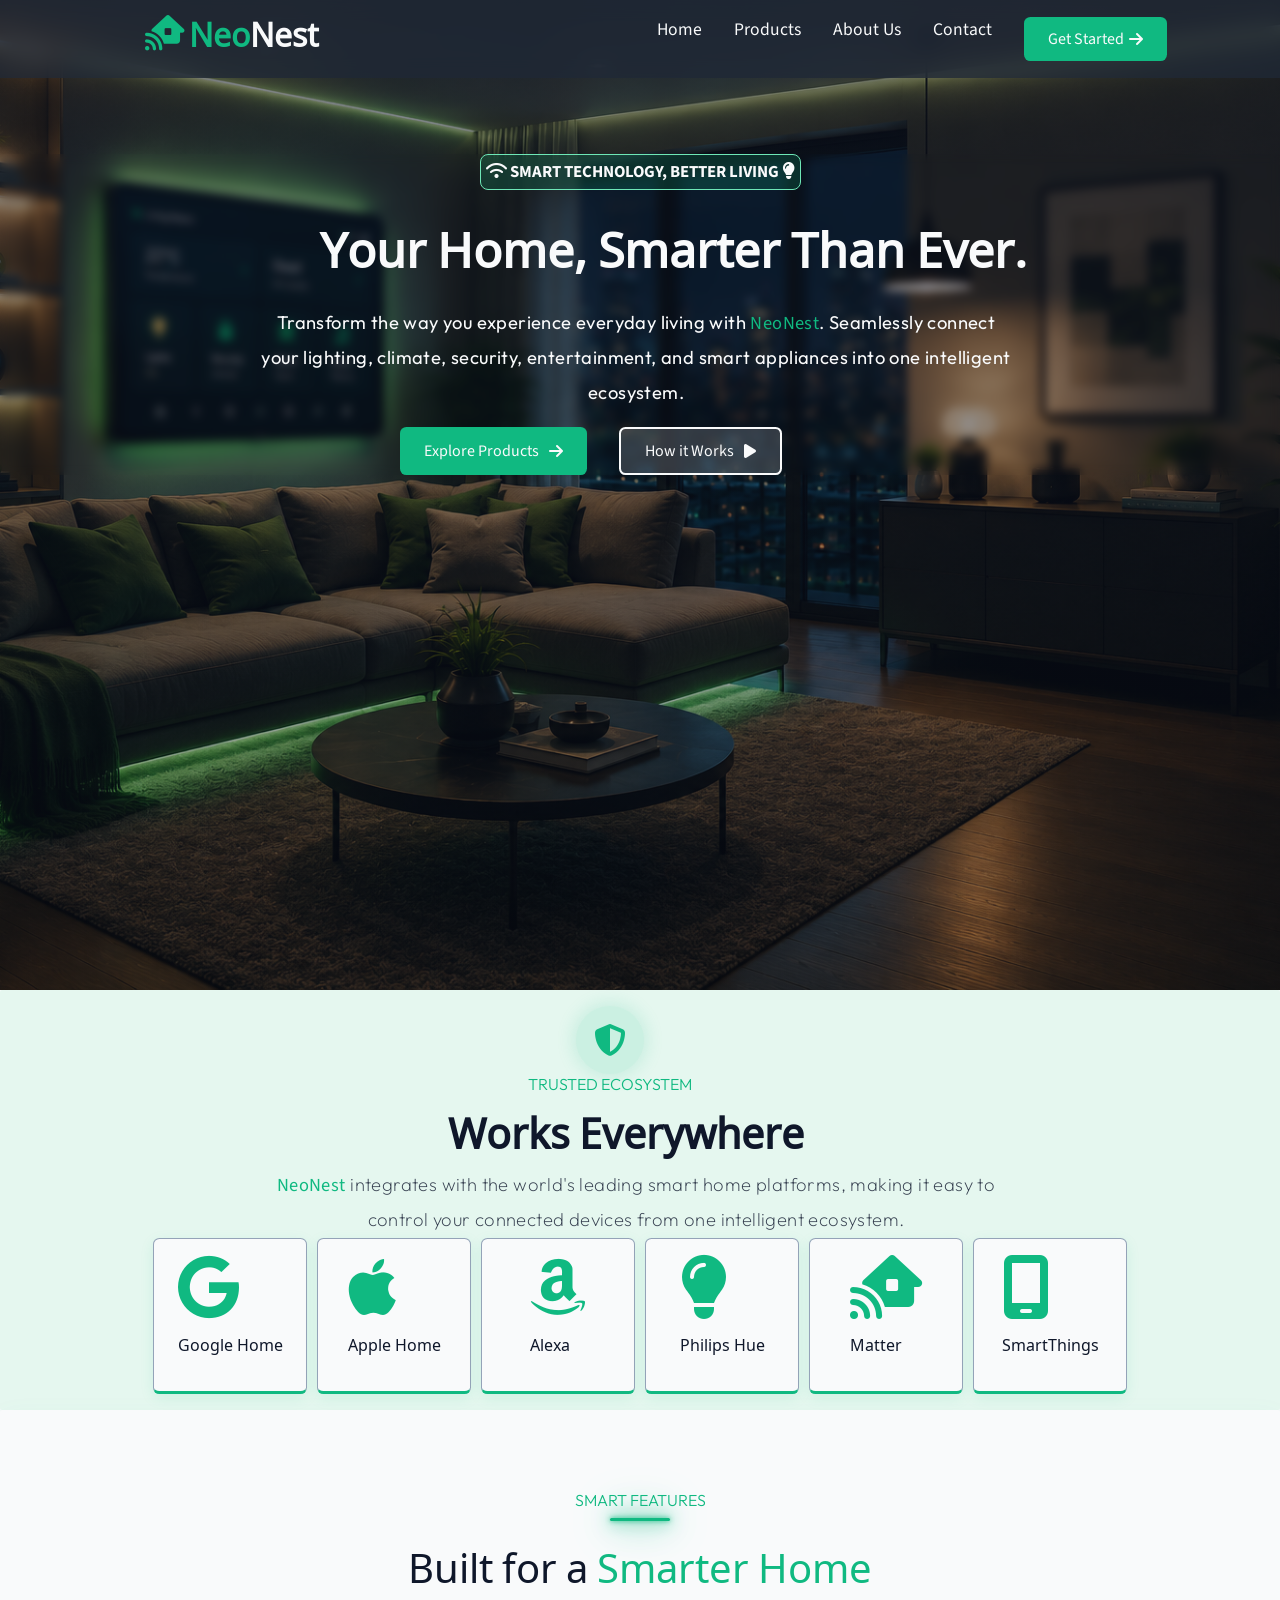
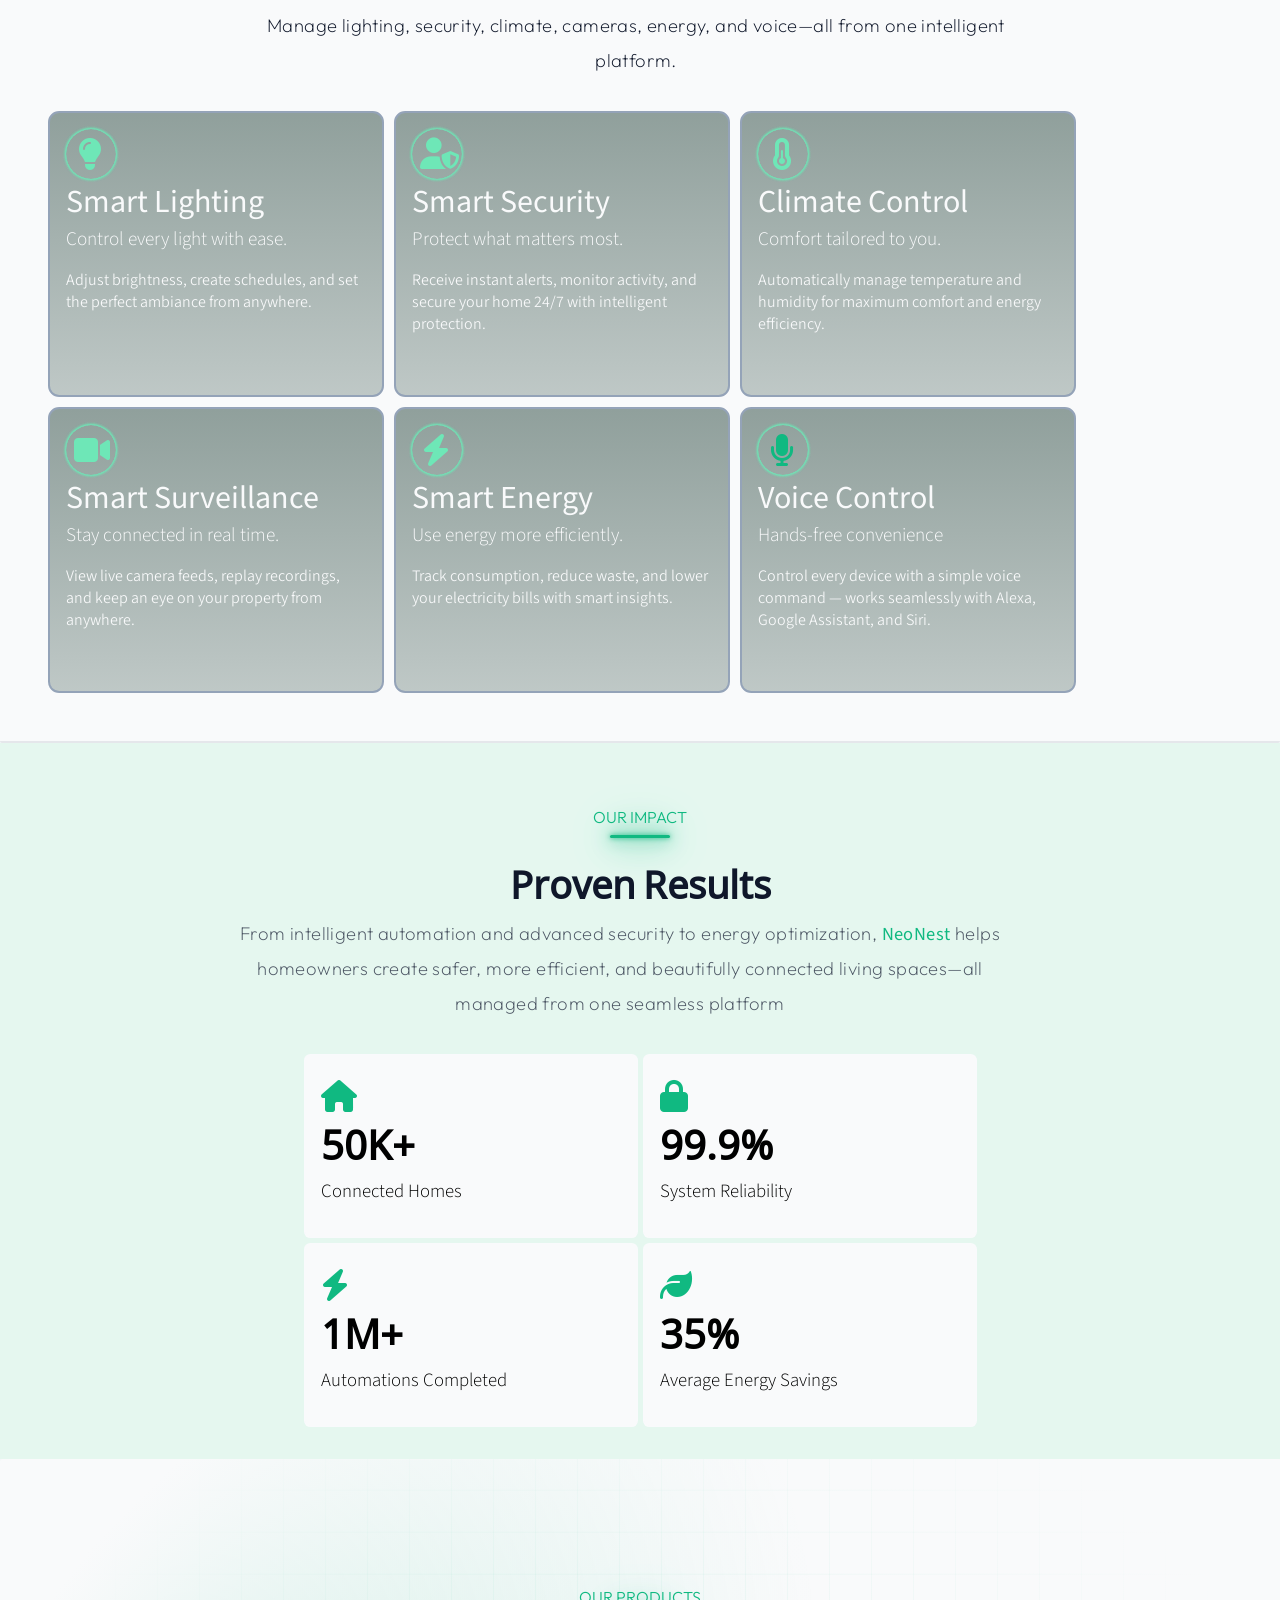
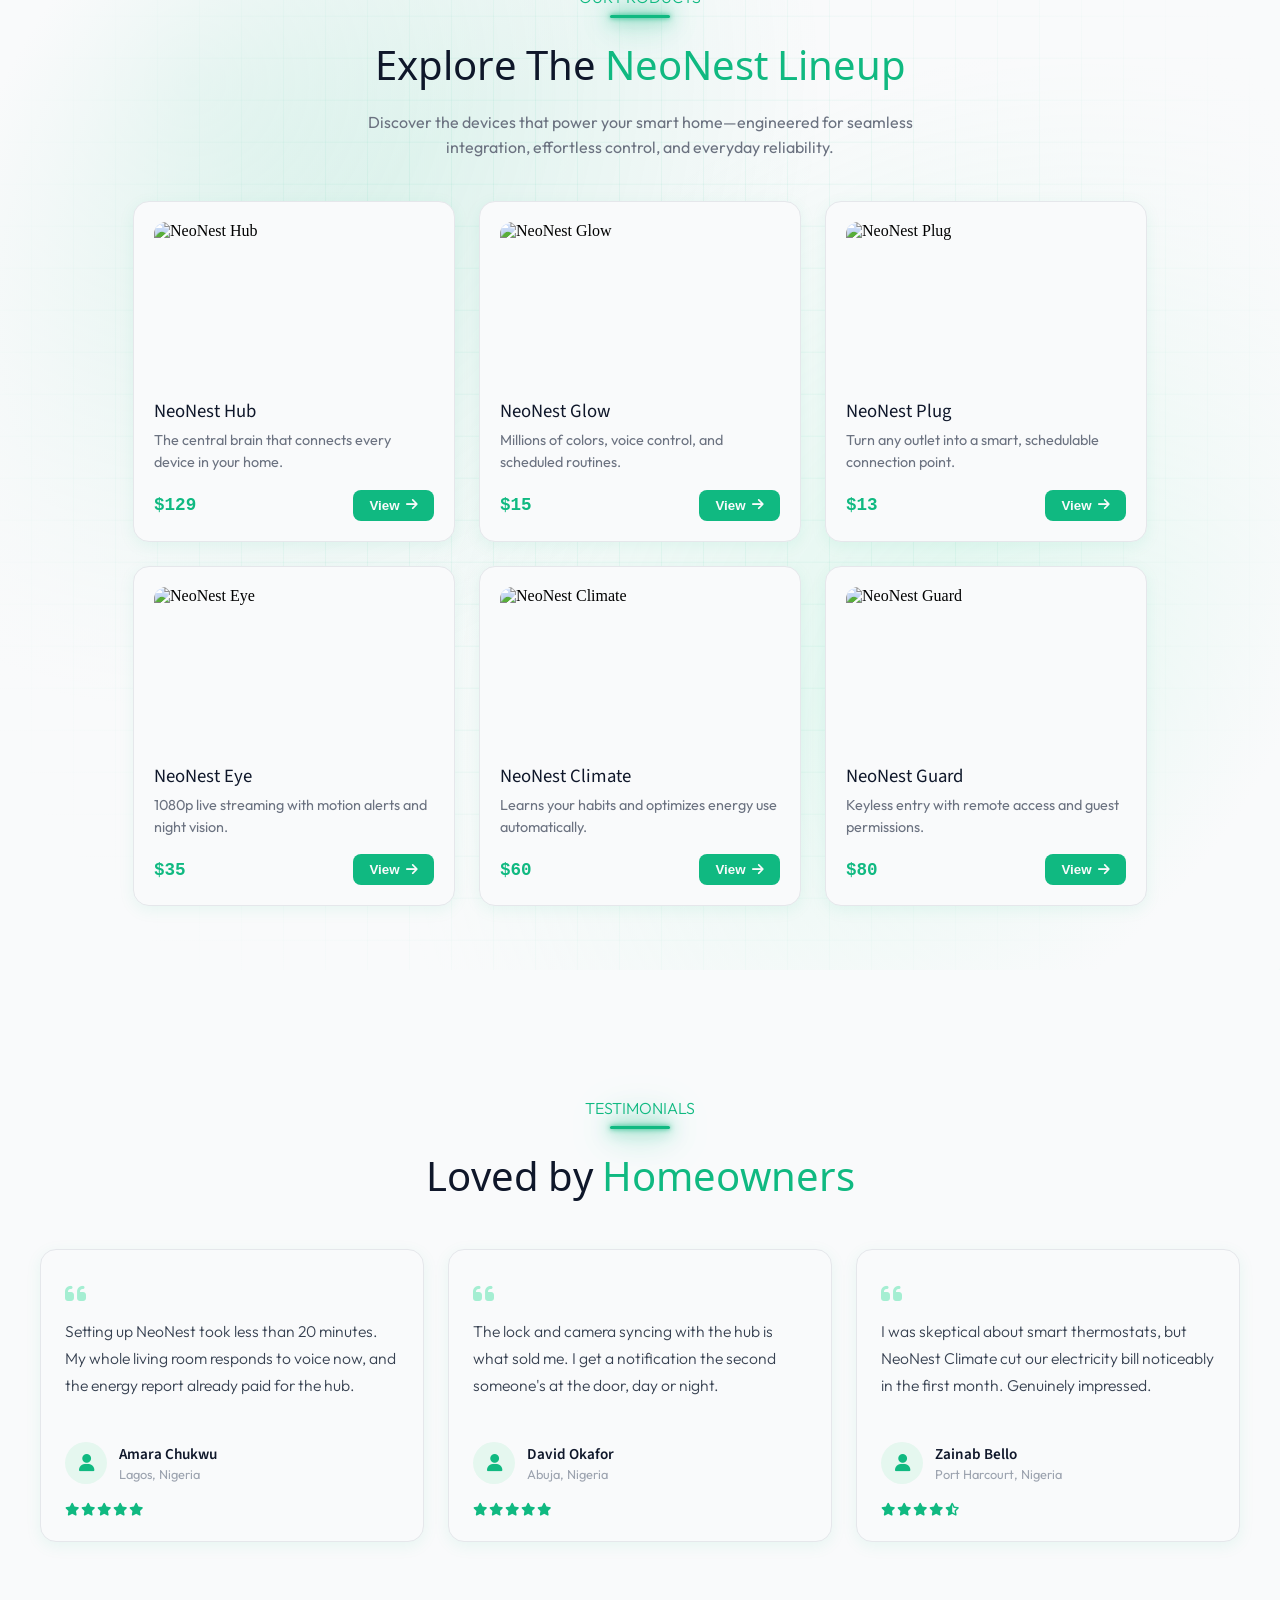
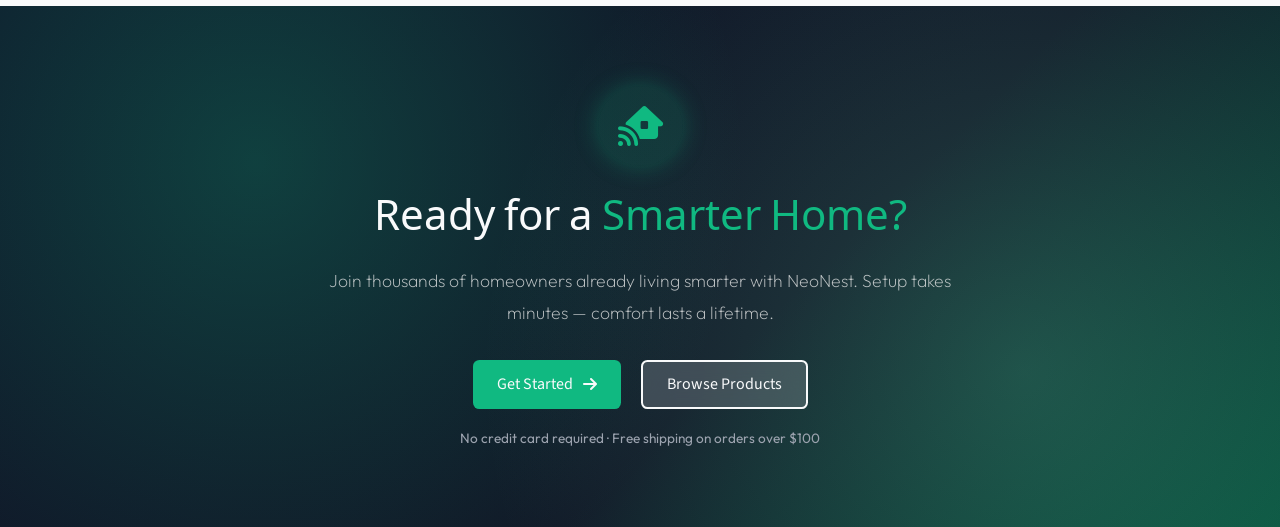
==== commit 74aa2ee5: "Add files via upload" ====
--- a/index.html
+++ b/index.html
@@ -34,13 +34,13 @@
             <ul class="nav-links" id="nav-links">
                 <li><a href="#">Home</a></li>
                 <li><a href="products.html">Products</a></li>
-                <li><a href="#">Features</a></li>
-                <li><a href="#">Solutions</a></li>
+                <!-- <li><a href="#">Features</a></li>
+                <li><a href="#">Solutions</a></li> -->
                 <li><a href="#">About Us</a></li>
                 <li><a href="#">Contact</a></li>
             </ul>
             <button class="nav-btn">
-                <a href="#">Get Started   </a>
+                <a href="#">Get Started</a>
                 <i class="fa-solid fa-arrow-right arrow-icon"></i>
             </button>
          </nav>
@@ -337,6 +337,90 @@
     </div>
   </div>
 </section>
+<section class="testimonials">
+    <div class="testimonials-ctn">
+        <p class="products-tag">TESTIMONIALS</p>
+        <div class="underline"></div>
+        <h2 class="testimonials-hdr">Loved by <span>Homeowners</span></h2>
+
+        <div class="testimonial-cards">
+
+            <div class="testimonial-card">
+                <i class="fa-solid fa-quote-left quote-icon"></i>
+                <p class="testimonial-text">Setting up NeoNest took less than 20 minutes. My whole living room responds to voice now, and the energy report already paid for the hub.</p>
+                <div class="testimonial-footer">
+                    <div class="avatar"><i class="fa-solid fa-user"></i></div>
+                    <div class="testimonial-info">
+                        <h4>Amara Chukwu</h4>
+                        <span>Lagos, Nigeria</span>
+                    </div>
+                    <div class="stars">
+                        <i class="fa-solid fa-star"></i>
+                        <i class="fa-solid fa-star"></i>
+                        <i class="fa-solid fa-star"></i>
+                        <i class="fa-solid fa-star"></i>
+                        <i class="fa-solid fa-star"></i>
+                    </div>
+                </div>
+            </div>
+
+            <div class="testimonial-card">
+                <i class="fa-solid fa-quote-left quote-icon"></i>
+                <p class="testimonial-text">The lock and camera syncing with the hub is what sold me. I get a notification the second someone's at the door, day or night.</p>
+                <div class="testimonial-footer">
+                    <div class="avatar"><i class="fa-solid fa-user"></i></div>
+                    <div class="testimonial-info">
+                        <h4>David Okafor</h4>
+                        <span>Abuja, Nigeria</span>
+                    </div>
+                    <div class="stars">
+                        <i class="fa-solid fa-star"></i>
+                        <i class="fa-solid fa-star"></i>
+                        <i class="fa-solid fa-star"></i>
+                        <i class="fa-solid fa-star"></i>
+                        <i class="fa-solid fa-star"></i>
+                    </div>
+                </div>
+            </div>
+
+            <div class="testimonial-card">
+                <i class="fa-solid fa-quote-left quote-icon"></i>
+                <p class="testimonial-text">I was skeptical about smart thermostats, but NeoNest Climate cut our electricity bill noticeably in the first month. Genuinely impressed.</p>
+                <div class="testimonial-footer">
+                    <div class="avatar"><i class="fa-solid fa-user"></i></div>
+                    <div class="testimonial-info">
+                        <h4>Zainab Bello</h4>
+                        <span>Port Harcourt, Nigeria</span>
+                    </div>
+                    <div class="stars">
+                        <i class="fa-solid fa-star"></i>
+                        <i class="fa-solid fa-star"></i>
+                        <i class="fa-solid fa-star"></i>
+                        <i class="fa-solid fa-star"></i>
+                        <i class="fa-solid fa-star-half-stroke"></i>
+                    </div>
+                </div>
+            </div>
+
+        </div>
+    </div>
+</section>
+
+<section class="final-cta">
+    <div class="final-cta-ctn">
+        <i class="fa-solid fa-house-signal cta-icon"></i>
+        <h2 class="cta-hdr">Ready for a <span>Smarter Home?</span></h2>
+        <p class="cta-text">
+            Join thousands of homeowners already living smarter with NeoNest.
+            Setup takes minutes — comfort lasts a lifetime.
+        </p>
+        <div class="cta-btns">
+            <button class="ctn1">Get Started <i class="fa-solid fa-arrow-right"></i></button>
+            <button class="ctn2">Browse Products</button>
+        </div>
+        <p class="cta-note">No credit card required · Free shipping on orders over $100</p>
+    </div>
+</section>
  
 <!-- ===== MODALS ===== -->
  
--- a/style.css
+++ b/style.css
@@ -923,6 +923,221 @@
     transform: rotate(90deg);
   }
 
+/* TESTIMONIALS */
+
+.testimonials{
+    background-color: var(--Off-White);
+    padding: 4rem 1.5rem;
+}
+
+.testimonials-ctn{
+    max-width: 1200px;
+    margin: 0 auto;
+    text-align: center;
+}
+
+.testimonials-hdr{
+    color: var(--Deep);
+    font-family: "Noto Sans Bhaiksuki", sans-serif;
+    font-weight: 300;
+    font-size: 2.5rem;
+    margin-bottom: 2.5rem;
+    animation: slideIn 1.5s ease-in;
+}
+
+.testimonials-hdr span{
+    color: var(--Emerald-green);
+}
+
+.testimonial-cards{
+    display: grid;
+    grid-template-columns: repeat(auto-fit, minmax(280px, 1fr));
+    gap: 1.5rem;
+}
+
+.testimonial-card{
+    position: relative;
+    background: var(--Off-White);
+    border: 1px solid #E5E7EB;
+    border-radius: 16px;
+    padding: 2rem 1.5rem 1.5rem;
+    text-align: left;
+    box-shadow: 0 4px 16px rgba(16,185,129,.08);
+    transition: transform 0.2s ease, border-color 0.2s ease;
+}
+
+.testimonial-card:hover{
+    transform: translateY(-4px);
+    border-color: var(--Emerald-green);
+    box-shadow: 0 8px 24px rgba(16,185,129,.15);
+}
+
+.quote-icon{
+    color: var(--Mint);
+    font-size: 1.5rem;
+    opacity: 0.6;
+    margin-bottom: 0.75rem;
+}
+
+.testimonial-text{
+    color: #374151;
+    font-family: "Outfit";
+    font-size: 0.98rem;
+    line-height: 1.7;
+    font-weight: 300;
+    margin-bottom: 1.5rem;
+    min-height: 100px;
+}
+
+.testimonial-footer{
+    display: flex;
+    align-items: center;
+    gap: 0.75rem;
+    flex-wrap: wrap;
+}
+
+.avatar{
+    width: 42px;
+    height: 42px;
+    border-radius: 50%;
+    background: var(--Panel);
+    display: flex;
+    align-items: center;
+    justify-content: center;
+    color: var(--Emerald-green);
+    font-size: 1.1rem;
+    flex-shrink: 0;
+}
+
+.testimonial-info{
+    flex: 1;
+}
+
+.testimonial-info h4{
+    color: var(--Deep);
+    font-family: "Source Sans 3";
+    font-size: 0.95rem;
+    font-weight: 600;
+}
+
+.testimonial-info span{
+    color: #9CA3AF;
+    font-family: "Outfit";
+    font-size: 0.8rem;
+}
+
+.stars{
+    color: var(--Emerald-green);
+    font-size: 0.8rem;
+    display: flex;
+    gap: 2px;
+    width: 100%;
+    margin-top: 0.5rem;
+}
+/* FINAL CTA */
+
+.final-cta{
+    background: linear-gradient(135deg, #0F172A, #111827 60%, #064e3b);
+    padding: 5rem 1.5rem;
+    text-align: center;
+    position: relative;
+    overflow: hidden;
+}
+
+.final-cta::before{
+    content: "";
+    position: absolute;
+    inset: 0;
+    background:
+        radial-gradient(circle at 20% 30%, rgba(16,185,129,.25) 0%, transparent 45%),
+        radial-gradient(circle at 80% 70%, rgba(110,231,183,.2) 0%, transparent 50%);
+    pointer-events: none;
+}
+
+.final-cta-ctn{
+    position: relative;
+    z-index: 1;
+    max-width: 640px;
+    margin: 0 auto;
+}
+
+.cta-icon{
+    color: var(--Emerald-green);
+    font-size: 2.5rem;
+    background: rgba(16,185,129,.12);
+    padding: 20px;
+    border-radius: 50%;
+    box-shadow: 0 0 25px rgba(16,185,129,.3);
+    margin-bottom: 1.5rem;
+    display: inline-block;
+}
+
+.cta-hdr{
+    color: var(--Off-White);
+    font-family: "Noto Sans Bhaiksuki", sans-serif;
+    font-weight: 300;
+    font-size: 2.6rem;
+    margin-bottom: 1rem;
+    animation: slideIn 1.5s ease-in;
+}
+
+.cta-hdr span{
+    color: var(--Emerald-green);
+}
+
+.cta-text{
+    color: #eeeeeec4;
+    font-family: "Outfit";
+    font-size: 1.1rem;
+    font-weight: 200;
+    line-height: 1.8;
+    margin-bottom: 2rem;
+}
+
+.cta-btns{
+    display: flex;
+    justify-content: center;
+    gap: 1.25rem;
+    flex-wrap: wrap;
+    margin-bottom: 1.25rem;
+}
+
+.cta-note{
+    color: #9CA3AF;
+    font-family: "Outfit";
+    font-size: 0.85rem;
+}
+
+/* RESPONSIVE */
+
+
+
+@media screen and (max-width:428px){
+    .final-cta{
+        padding: 3.5rem 1rem;
+    }
+    .cta-hdr{
+        font-size: 1.8rem;
+    }
+    .cta-text{
+        font-size: 1rem;
+    }
+    .cta-btns{
+        flex-direction: column;
+        align-items: center;
+    }
+    .ctn1, .ctn2{
+        width: 100%;
+        justify-content: center;
+    }
+}
+
+
+/* RESPONSIVE */
+
+
+
+
 
 /* large screeen */
 
@@ -1289,8 +1504,18 @@
     .tagline {
         font-size: 1.2rem;
     }
-
-}
+    .testimonials-hdr{
+        font-size: 2.1rem;
+    }
+   
+    .cta-hdr{
+        font-size: 2.1rem;
+    }
+}
+
+
+
+
 
 
 /* MOBILE PHONES RESPONSIVENESS */
@@ -1498,7 +1723,19 @@
         font-size:0.7rem;
     }
 
-}
+    .testimonials{
+        padding: 3rem 1rem;
+    }
+    .testimonials-hdr{
+        font-size: 1.8rem;
+    }
+    .testimonial-card{
+        padding: 1.5rem 1.25rem 1.25rem;
+    }
+}
+
+
+
 
 
 
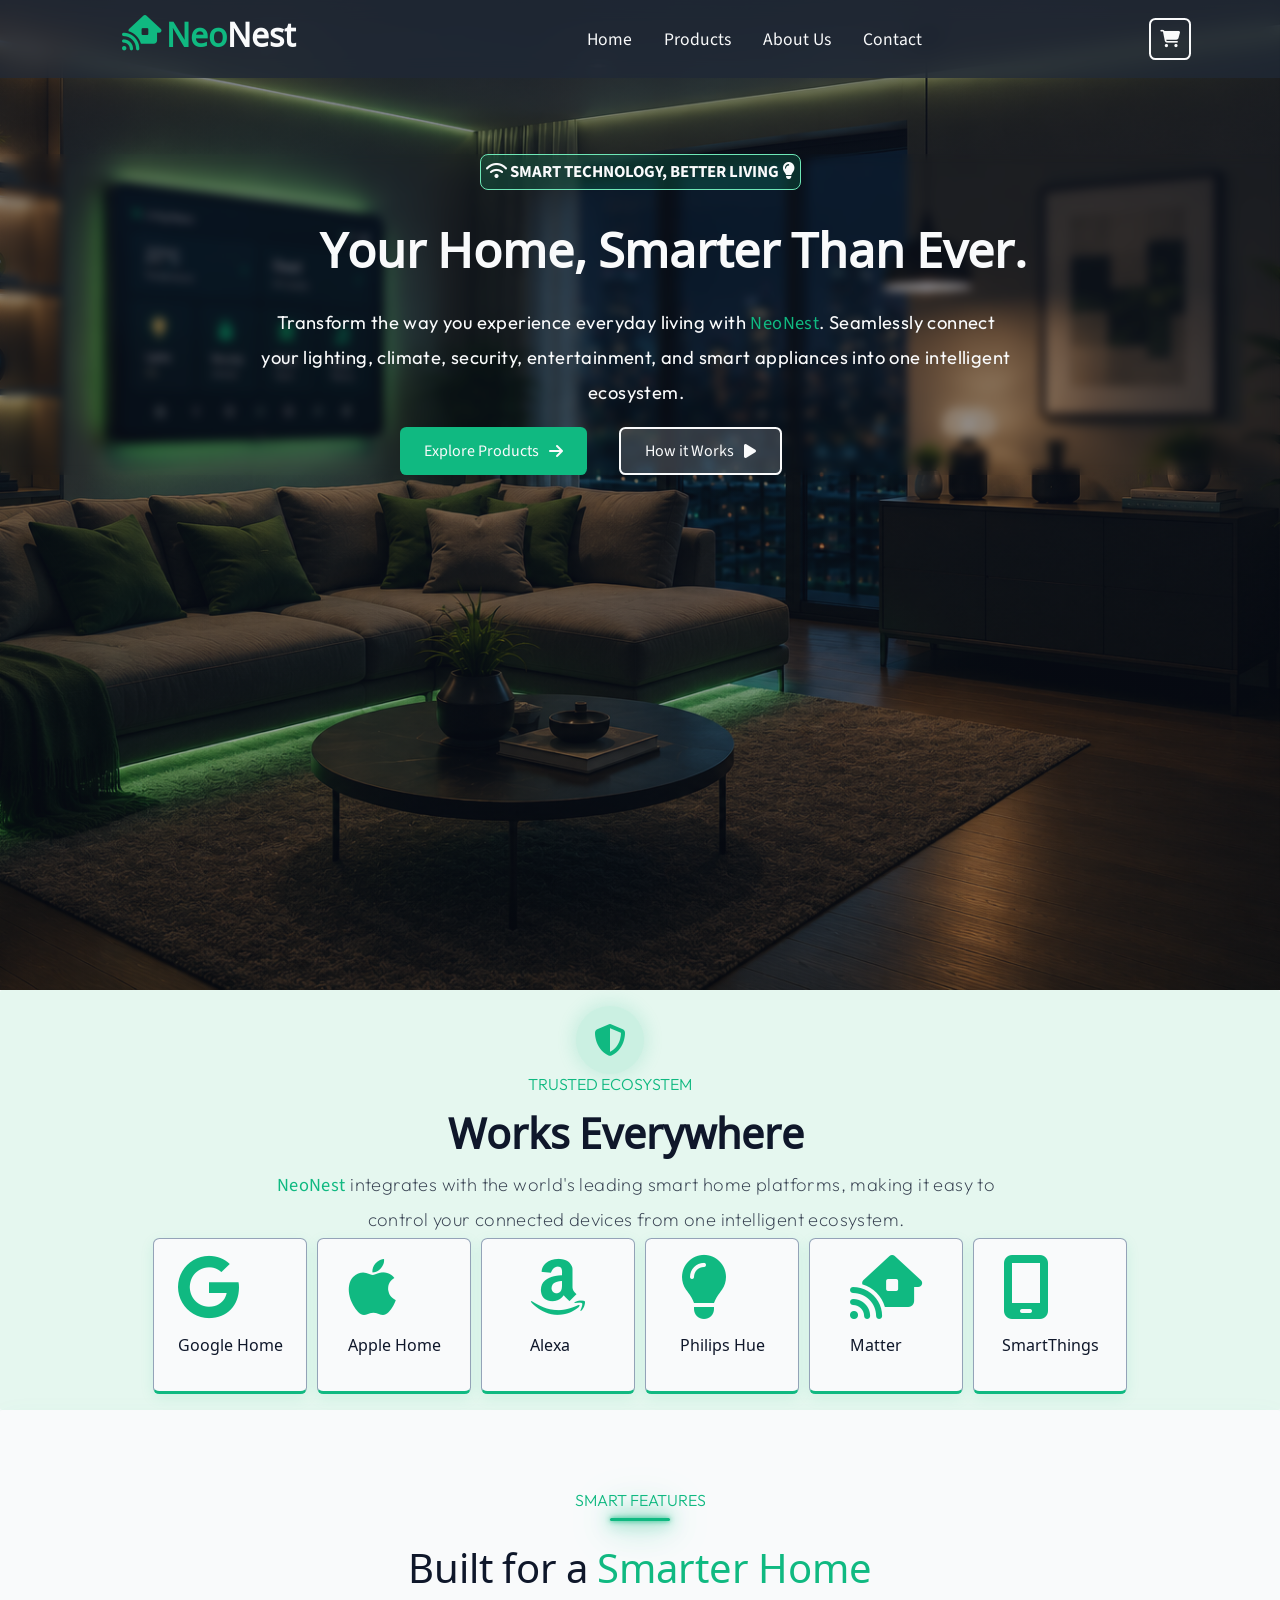
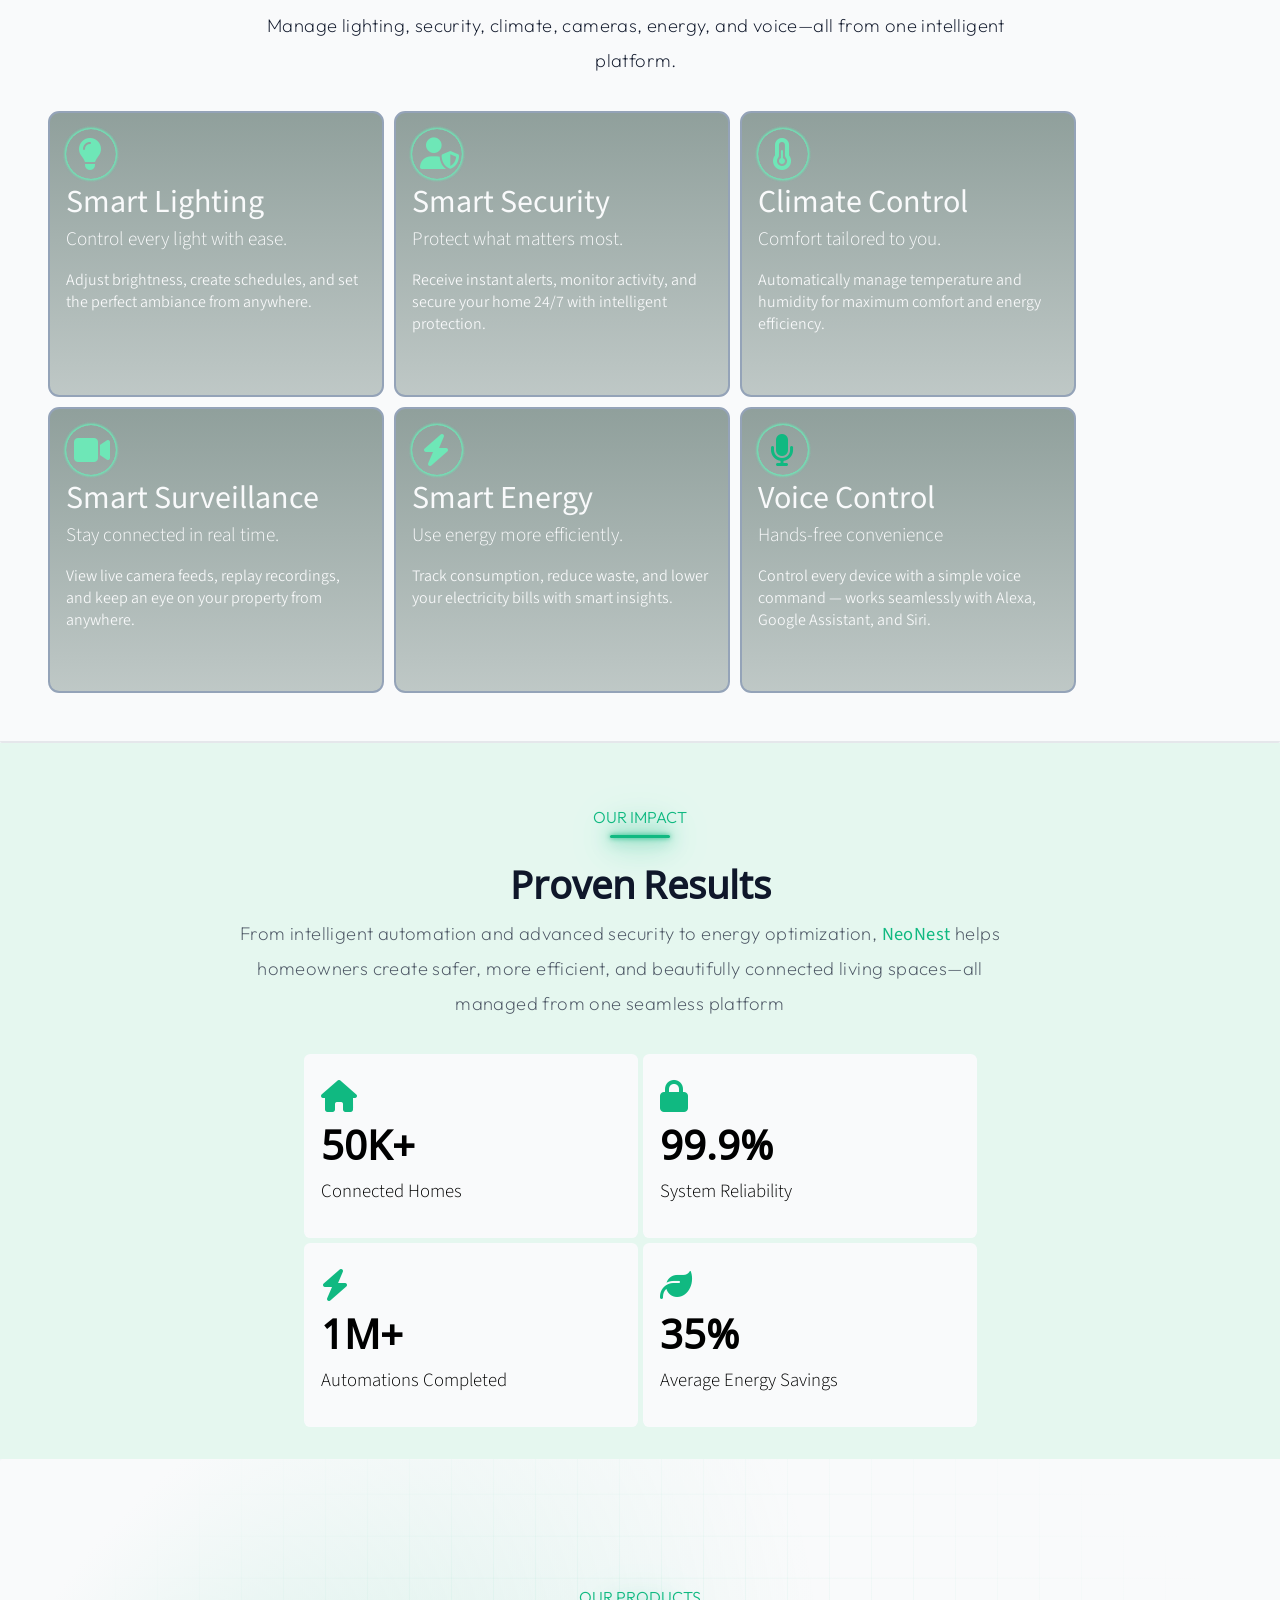
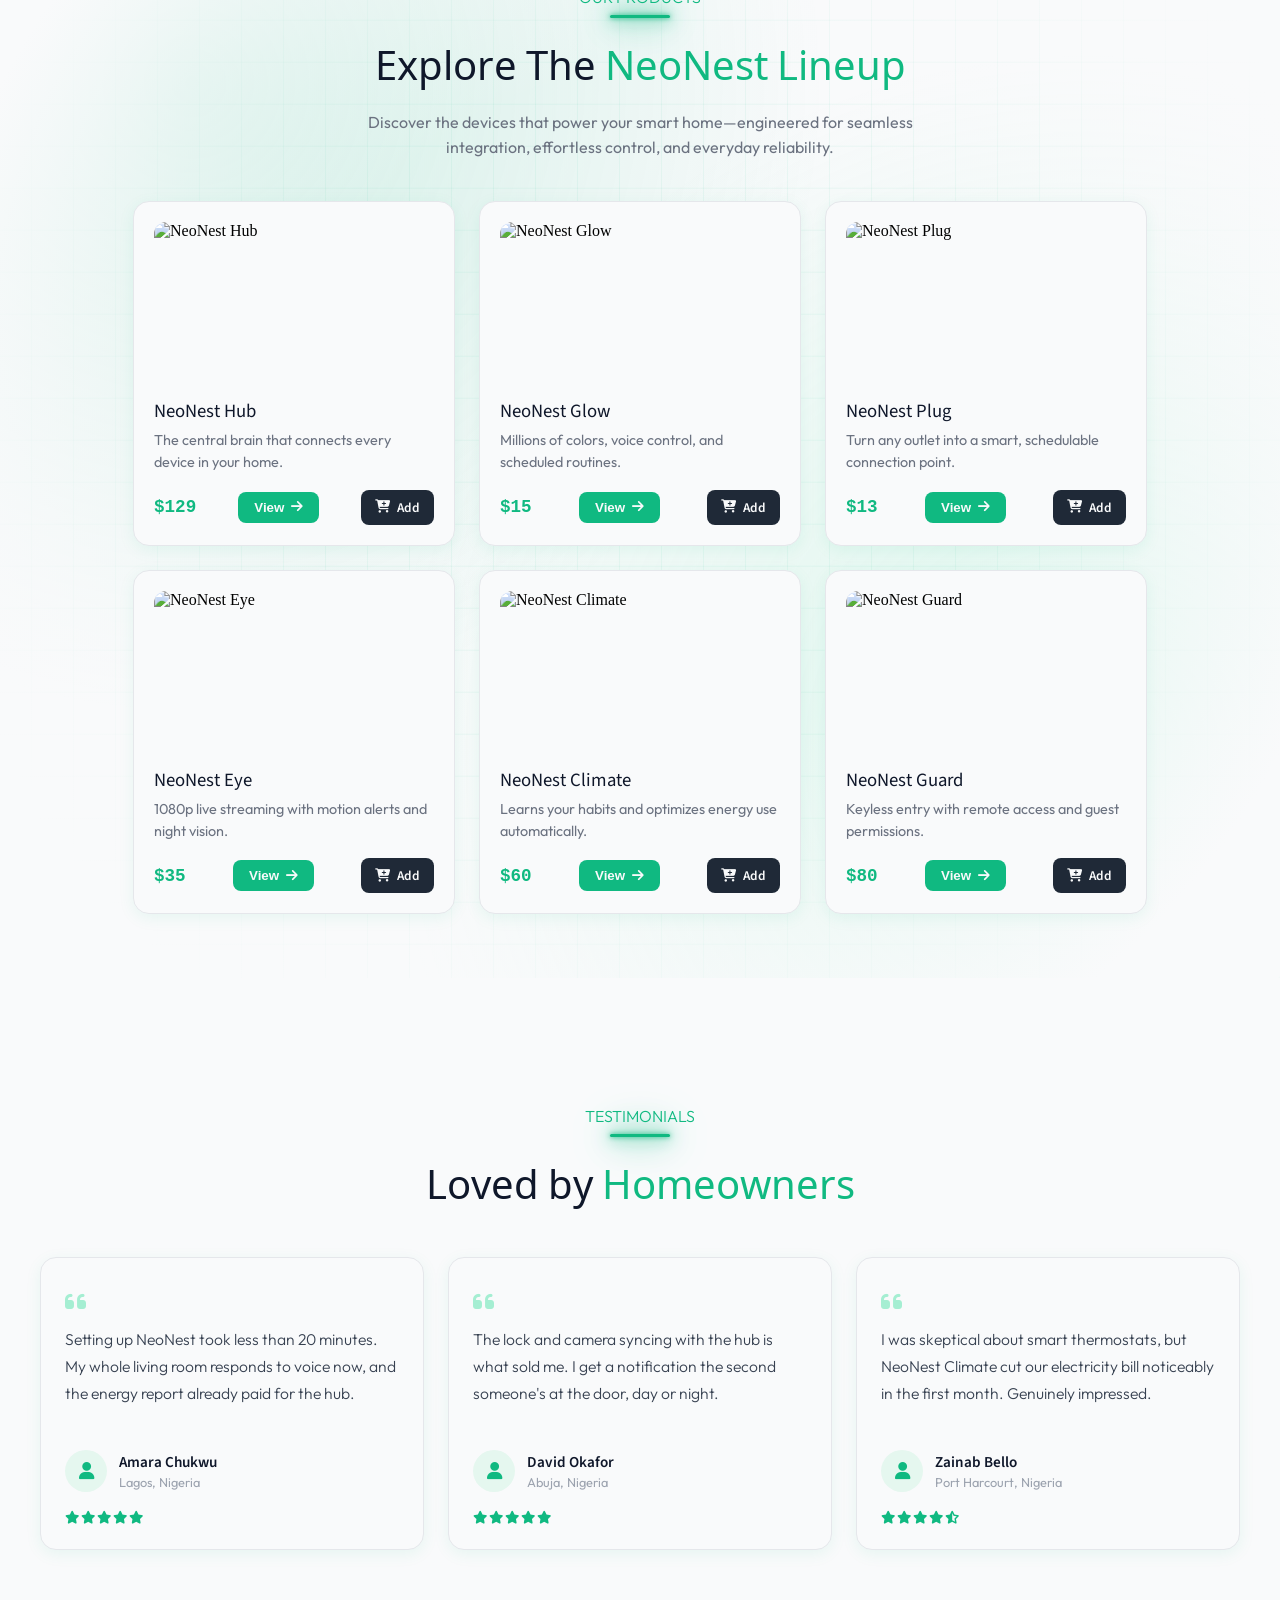
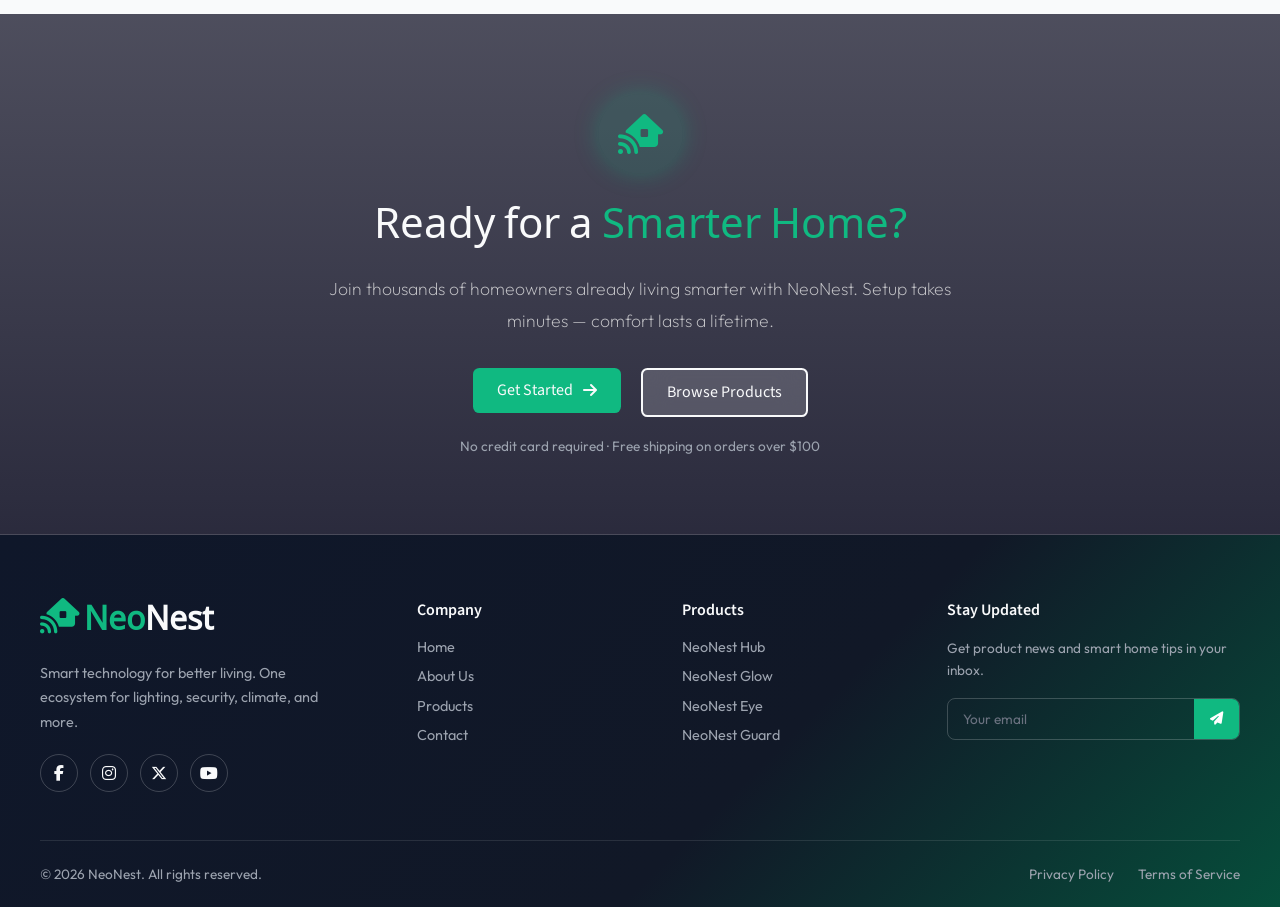
==== commit 9f1ce5fd: "Add files via upload" ====
--- a/index.html
+++ b/index.html
@@ -36,13 +36,13 @@
                 <li><a href="products.html">Products</a></li>
                 <!-- <li><a href="#">Features</a></li>
                 <li><a href="#">Solutions</a></li> -->
-                <li><a href="#">About Us</a></li>
-                <li><a href="#">Contact</a></li>
+                <li><a href="about.html">About Us</a></li>
+                <li><a href="contact.html">Contact</a></li>
             </ul>
-            <button class="nav-btn">
+            <!-- <button class="nav-btn">
                 <a href="#">Get Started</a>
                 <i class="fa-solid fa-arrow-right arrow-icon"></i>
-            </button>
+            </button> -->
          </nav>
          <div class="hamburger" id="hamburger">
             <span></span>
@@ -415,12 +415,74 @@
             Setup takes minutes — comfort lasts a lifetime.
         </p>
         <div class="cta-btns">
-            <button class="ctn1">Get Started <i class="fa-solid fa-arrow-right"></i></button>
-            <button class="ctn2">Browse Products</button>
+            <a href="#"><button class="ctn1">Get Started <i class="fa-solid fa-arrow-right"></i></button></a>
+            <a href="products.html"><button class="ctn2">Browse Products </button></a>
         </div>
         <p class="cta-note">No credit card required · Free shipping on orders over $100</p>
     </div>
 </section>
+
+
+<footer class="site-footer">
+    <div class="footer-ctn">
+        <div class="footer-top">
+            <div class="footer-brand">
+                <div class="brand-ctn">
+                    <div class="icon-ctn">
+                        <i class="fa-solid fa-house-signal logo-icon"></i>
+                    </div>
+                    <div class="name-ctn">
+                        <h1>Neo<span>Nest</span></h1>
+                    </div>
+                </div>
+                <p>Smart technology for better living. One ecosystem for lighting, security, climate, and more.</p>
+                <div class="footer-socials">
+                    <a href="#" aria-label="Facebook"><i class="fa-brands fa-facebook-f"></i></a>
+                    <a href="#" aria-label="Instagram"><i class="fa-brands fa-instagram"></i></a>
+                    <a href="#" aria-label="X"><i class="fa-brands fa-x-twitter"></i></a>
+                    <a href="#" aria-label="YouTube"><i class="fa-brands fa-youtube"></i></a>
+                </div>
+            </div>
+
+            <div class="footer-col">
+                <h4>Company</h4>
+                <ul>
+                    <li><a href="index.html">Home</a></li>
+                    <li><a href="about.html">About Us</a></li>
+                    <li><a href="products.html">Products</a></li>
+                    <li><a href="#">Contact</a></li>
+                </ul>
+            </div>
+
+            <div class="footer-col">
+                <h4>Products</h4>
+                <ul>
+                    <li><a href="products.html">NeoNest Hub</a></li>
+                    <li><a href="products.html">NeoNest Glow</a></li>
+                    <li><a href="products.html">NeoNest Eye</a></li>
+                    <li><a href="products.html">NeoNest Guard</a></li>
+                </ul>
+            </div>
+
+            <div class="footer-col footer-newsletter">
+                <h4>Stay Updated</h4>
+                <p>Get product news and smart home tips in your inbox.</p>
+                <form class="newsletter-form" onsubmit="return false;">
+                    <input type="email" placeholder="Your email" required>
+                    <button type="submit" aria-label="Subscribe"><i class="fa-solid fa-paper-plane"></i></button>
+                </form>
+            </div>
+        </div>
+
+        <div class="footer-bottom">
+            <p>&copy; <span id="footer-year"></span> NeoNest. All rights reserved.</p>
+            <div class="footer-legal">
+                <a href="#">Privacy Policy</a>
+                <a href="#">Terms of Service</a>
+            </div>
+        </div>
+    </div>
+</footer>
  
 <!-- ===== MODALS ===== -->
  
--- a/style.css
+++ b/style.css
@@ -265,14 +265,16 @@
     border: var(--Off-White) 2px solid;
     color: var(--Off-White);
     border-radius: 0.4rem;
-
     padding: 0.7rem 1.5rem;
     font-size: 1rem;
     font-family: "Source Sans 3";
     gap: 10px;
 
-
+    
     animation: slideIn 2s ease;
+}
+.cta-btns a{
+    text-decoration: none;
 }
 .ctn2:hover{
     box-shadow: inset rgba(0, 0, 0, 0)  ;
@@ -1037,14 +1039,18 @@
 /* FINAL CTA */
 
 .final-cta{
-    background: linear-gradient(135deg, #0F172A, #111827 60%, #064e3b);
+      background-image: linear-gradient(rgba(20, 20, 40, 0.75), rgba(20, 20, 40, 0.9)),
+                     url("https://www.momooze.com/wp-content/uploads/Smart-Interior-Design-1-1536x1024.jpg.webp");
+  background-size: cover;
+  background-position: center;
+  background-repeat: no-repeat;
     padding: 5rem 1.5rem;
     text-align: center;
     position: relative;
     overflow: hidden;
 }
 
-.final-cta::before{
+/* .final-cta::before{
     content: "";
     position: absolute;
     inset: 0;
@@ -1052,7 +1058,7 @@
         radial-gradient(circle at 20% 30%, rgba(16,185,129,.25) 0%, transparent 45%),
         radial-gradient(circle at 80% 70%, rgba(110,231,183,.2) 0%, transparent 50%);
     pointer-events: none;
-}
+} */
 
 .final-cta-ctn{
     position: relative;
@@ -1106,6 +1112,143 @@
     color: #9CA3AF;
     font-family: "Outfit";
     font-size: 0.85rem;
+}
+
+/* FOOTER */
+.site-footer{
+    background: linear-gradient(135deg, #0F172A, #111827 60%, #064e3b);
+    padding: 4rem 1.5rem 0;
+}
+.footer-ctn{
+    max-width: 1200px;
+    margin: 0 auto;
+}
+.footer-top{
+    display: grid;
+    grid-template-columns: 1.5fr 1fr 1fr 1.3fr;
+    gap: 2.5rem;
+    padding-bottom: 3rem;
+    border-bottom: 1px solid rgba(249,250,251,.1);
+}
+.footer-brand p{
+    color: #9CA3AF;
+    font-family: "Outfit";
+    font-size: .9rem;
+    line-height: 1.7;
+    margin: 1rem 0 1.25rem;
+    max-width: 280px;
+}
+.footer-socials{
+    display: flex;
+    gap: .75rem;
+}
+.footer-socials a{
+    width: 36px;
+    height: 36px;
+    border-radius: 50%;
+    border: 1px solid rgba(249,250,251,.2);
+    color: var(--Off-White);
+    display: flex;
+    align-items: center;
+    justify-content: center;
+    text-decoration: none;
+    transition: .2s ease;
+}
+.footer-socials a:hover{
+    background: var(--Emerald-green);
+    border-color: var(--Emerald-green);
+    transform: translateY(-3px);
+}
+.footer-col h4{
+    color: var(--Off-White);
+    font-family: "Source Sans 3";
+    font-weight: 600;
+    font-size: 1rem;
+    margin-bottom: 1.1rem;
+}
+.footer-col ul{
+    list-style: none;
+}
+.footer-col ul li{
+    margin-bottom: .7rem;
+}
+.footer-col ul li a{
+    color: #9CA3AF;
+    text-decoration: none;
+    font-family: "Outfit";
+    font-size: .9rem;
+    transition: color .2s ease;
+}
+.footer-col ul li a:hover{
+    color: var(--Mint);
+}
+.footer-newsletter p{
+    color: #9CA3AF;
+    font-family: "Outfit";
+    font-size: .85rem;
+    line-height: 1.6;
+    margin-bottom: 1rem;
+}
+.newsletter-form{
+    display: flex;
+    border-radius: 8px;
+    overflow: hidden;
+    border: 1px solid rgba(249,250,251,.2);
+}
+.newsletter-form input{
+    flex: 1;
+    background: transparent;
+    border: none;
+    padding: .7rem .9rem;
+    color: var(--Off-White);
+    font-family: "Outfit";
+    font-size: .85rem;
+    outline: none;
+}
+.newsletter-form input::placeholder{ color: #6B7280; }
+.newsletter-form button{
+    background: var(--Emerald-green);
+    border: none;
+    color: #fff;
+    padding: 0 1rem;
+    cursor: pointer;
+    transition: background-color .2s ease;
+}
+.newsletter-form button:hover{ background: #059669; }
+.footer-bottom{
+    display: flex;
+    justify-content: space-between;
+    align-items: center;
+    flex-wrap: wrap;
+    gap: 1rem;
+    padding: 1.5rem 0;
+}
+.footer-bottom p{
+    color: #9CA3AF;
+    font-family: "Outfit";
+    font-size: .85rem;
+}
+.footer-legal{
+    display: flex;
+    gap: 1.5rem;
+}
+.footer-legal a{
+    color: #9CA3AF;
+    text-decoration: none;
+    font-family: "Outfit";
+    font-size: .85rem;
+    transition: color .2s ease;
+}
+.footer-legal a:hover{ color: var(--Mint); }
+
+@media screen and (max-width: 1024px){
+    .footer-top{ grid-template-columns: 1fr 1fr; }
+}
+@media screen and (max-width: 428px){
+    .footer-top{ grid-template-columns: 1fr; text-align: center; }
+    .footer-socials{ justify-content: center; }
+    .footer-brand p{ margin-left: auto; margin-right: auto; }
+    .footer-bottom{ flex-direction: column; text-align: center; }
 }
 
 /* RESPONSIVE */
